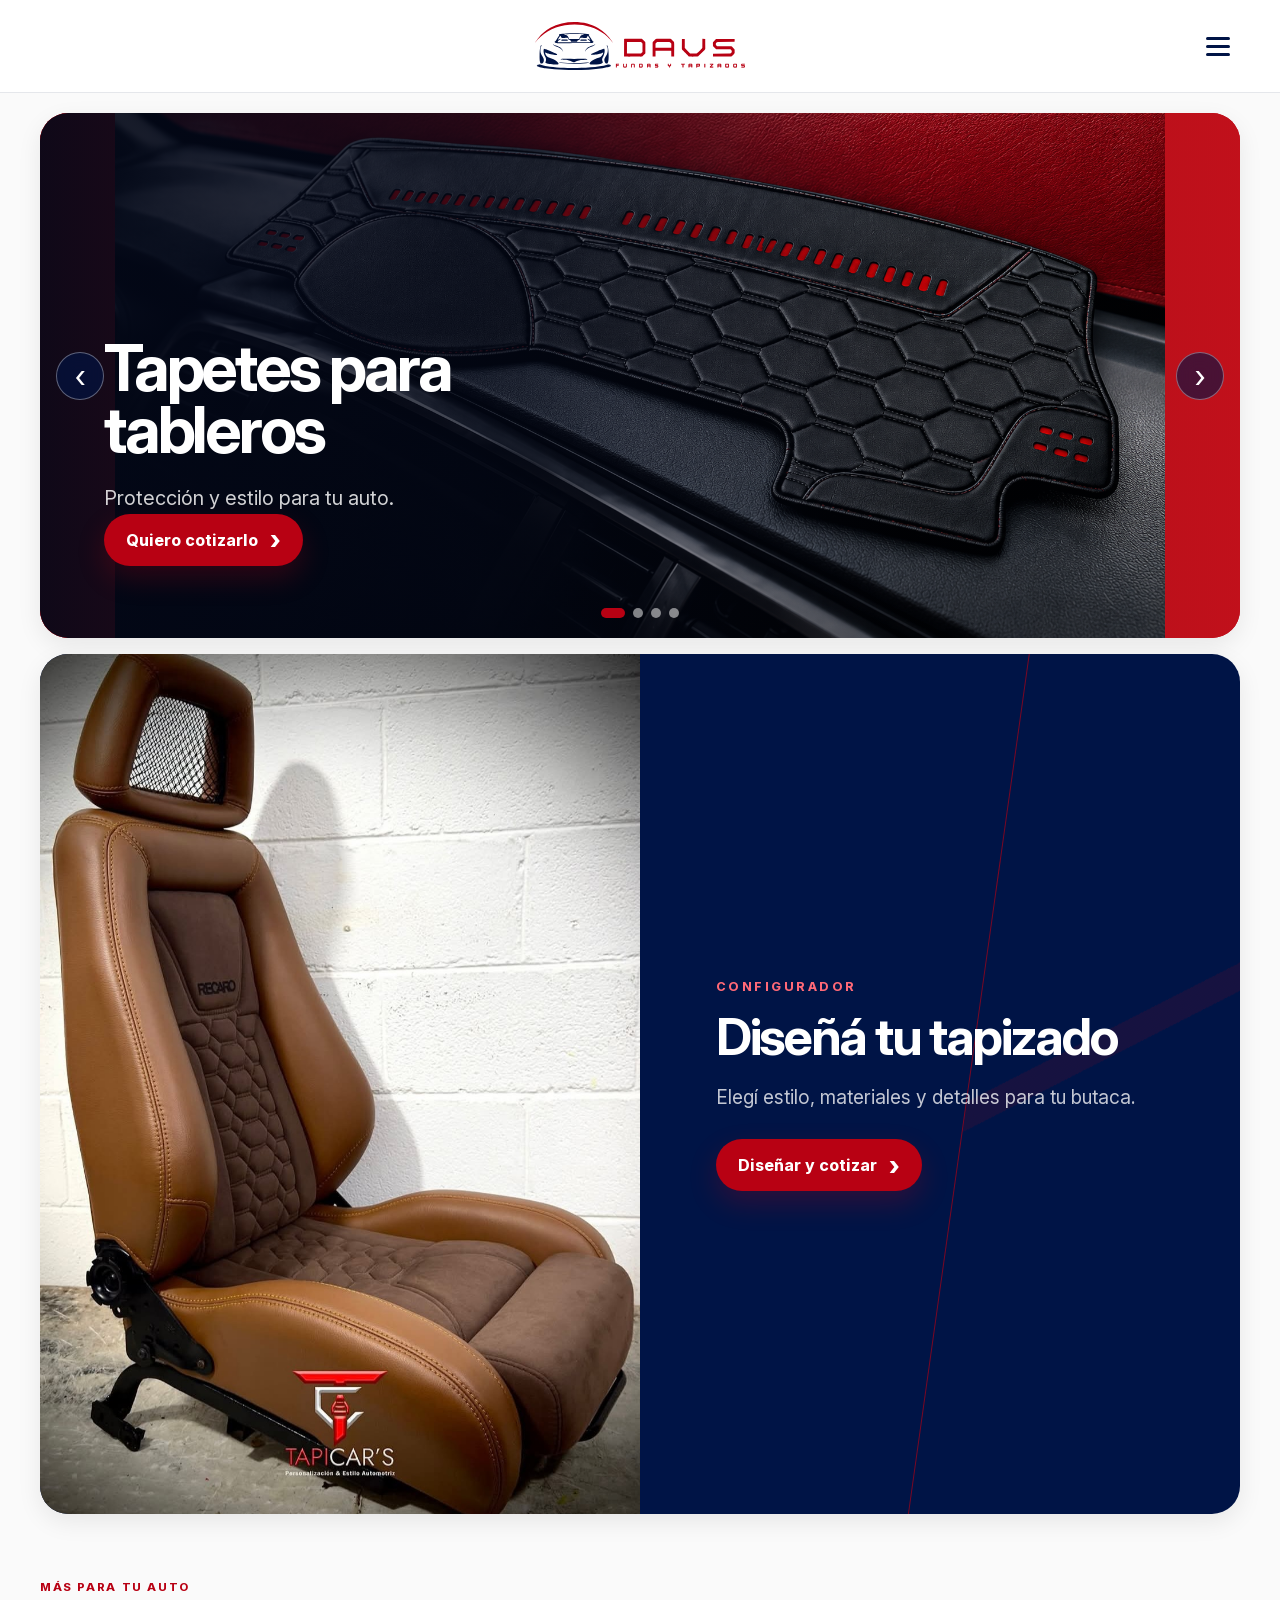
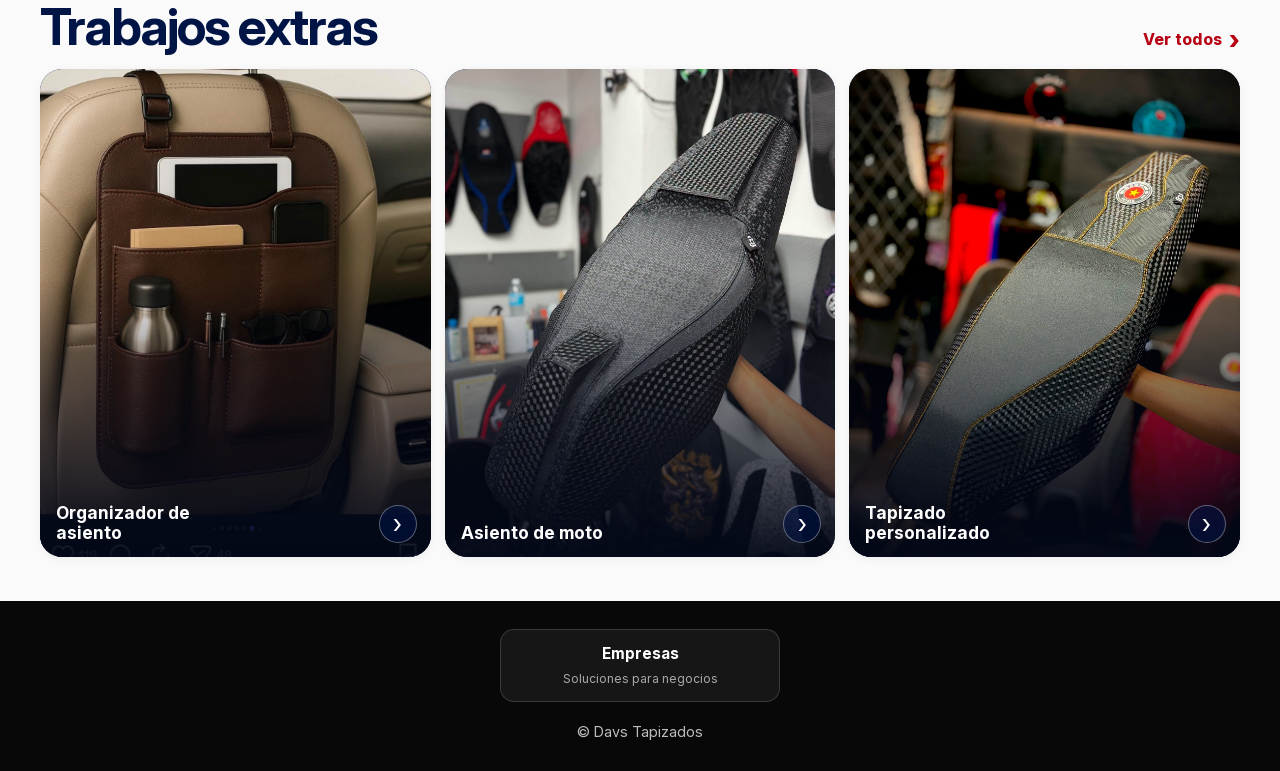
==== clientes/index.html @ d28861a9 "feat: mejorar experiencia B2B y beneficios responsive" ====
<!doctype html>
<html lang="es">
  <head>
    <meta charset="utf-8" />

    <meta
      name="viewport"
      content="width=device-width, initial-scale=1, viewport-fit=cover"
    />

    <title>Diseñá tus fundas | Davs Tapizados</title>

    <meta
      name="description"
      content="Diseñá una idea para el interior de tu auto, elegí materiales, colores y detalles, y solicitá tu presupuesto a Davs Tapizados."
    />

    <!-- Estilos compartidos de Davs -->
    <link rel="stylesheet" href="../styles/tokens.css" />
    <link rel="stylesheet" href="../styles/base.css" />
    <link rel="stylesheet" href="../styles/layout.css" />
    <link rel="stylesheet" href="../styles/components.css" />

    <!-- Estilos exclusivos de /clientes/ -->
    <link rel="stylesheet" href="../styles/clientes/clientes.css" />
    <link rel="stylesheet" href="../styles/clientes/configurator.css" />

    <!-- JavaScript exclusivo del configurador -->
    <script src="../assets/js/clientes-configurator.js" defer></script>
    <script src="../assets/js/clientes-showcase.js" defer></script>
  </head>

  <body class="clientes-page">
    <a class="skip-link" href="#contenido-principal">
      Ir al contenido principal
    </a>

    <!-- ==================================================
         HEADER B2C
    =================================================== -->
    <header class="clientes-header">
      <div class="clientes-showroom__header">
        <span
          class="clientes-showroom__header-balance"
          aria-hidden="true"
        ></span>

        <a
          class="clientes-showroom__logo"
          href="../"
          aria-label="Davs Tapizados - Ir al inicio"
        >
          <img
            src="../assets/logos/logo-davs-horizontal.svg"
            alt="Davs Tapizados"
          />
        </a>

        <button
          class="clientes-showroom__menu-button"
          type="button"
          aria-label="Abrir menú"
          aria-expanded="false"
          aria-controls="clientes-menu"
          data-showroom-menu-button
        >
          <span></span>
          <span></span>
          <span></span>
        </button>

        <nav
          class="clientes-showroom__menu"
          id="clientes-menu"
          aria-label="Navegación de clientes"
          data-showroom-menu
          hidden
        >
          <a class="clientes-showroom__menu-business" href="../">
            <strong>Empresas</strong>
            <span>Soluciones para negocios</span>
          </a>
          <a href="#protectores-tablero">Tapetes para tableros</a>
          <a href="#disena-tu-tapizado">Diseñá tu tapizado</a>
          <a href="#otros-trabajos">Trabajos extras</a>
        </nav>
      </div>
    </header>

    <main id="contenido-principal">
      <!-- ==================================================
           HERO
      =================================================== -->
      <section
        class="clientes-hero"
        aria-label="Productos y configurador de Davs Tapizados"
      >
        <!-- Tapetes para tableros -->
        <section
          class="clientes-dashboard"
          id="protectores-tablero"
          aria-labelledby="clientes-hero-title"
          aria-roledescription="carrusel"
          data-dashboard-carousel
        >
          <div class="clientes-dashboard__viewport">
            <div class="clientes-dashboard__track" data-dashboard-track>
              <figure
                class="clientes-dashboard__item is-active"
                role="group"
                aria-roledescription="diapositiva"
                aria-label="1 de 4"
                aria-hidden="false"
                data-dashboard-slide
              >
                <img
                  src="../assets/clientes/protectores/tapete-portada.png"
                  alt="Tapete negro personalizado para tablero con detalles rojos"
                />
              </figure>

              <figure
                class="clientes-dashboard__item"
                role="group"
                aria-roledescription="diapositiva"
                aria-label="2 de 4"
                aria-hidden="true"
                data-dashboard-slide
              >
                <img
                  src="../assets/clientes/protectores/protector-gol.jpg"
                  alt="Tapete personalizado para tablero de Volkswagen Gol"
                />
              </figure>

              <figure
                class="clientes-dashboard__item"
                role="group"
                aria-roledescription="diapositiva"
                aria-label="3 de 4"
                aria-hidden="true"
                data-dashboard-slide
              >
                <img
                  src="../assets/clientes/protectores/protector-bmw.jpg"
                  alt="Tapete personalizado para tablero de BMW"
                />
              </figure>

              <figure
                class="clientes-dashboard__item"
                role="group"
                aria-roledescription="diapositiva"
                aria-label="4 de 4"
                aria-hidden="true"
                data-dashboard-slide
              >
                <img
                  src="../assets/clientes/protectores/protector-montero.jpg"
                  alt="Tapete personalizado para tablero de Mitsubishi Montero"
                />
              </figure>
            </div>

            <div class="clientes-dashboard__overlay">
              <h1 id="clientes-hero-title">Tapetes para tableros</h1>

              <p class="clientes-dashboard__description">
                Protección y estilo para tu auto.
              </p>

              <a
                class="clientes-showroom__button clientes-showroom__button--primary"
                href="https://wa.me/5491132016031?text=Hola%2C%20quiero%20cotizar%20un%20tapete%20para%20tablero%20para%20mi%20auto."
                target="_blank"
                rel="noopener noreferrer"
              >
                Quiero cotizarlo
                <span aria-hidden="true">›</span>
              </a>
            </div>

            <button
              class="clientes-dashboard__arrow clientes-dashboard__arrow--previous"
              type="button"
              aria-label="Ver tapete anterior"
              data-dashboard-previous
            >
              ‹
            </button>

            <button
              class="clientes-dashboard__arrow clientes-dashboard__arrow--next"
              type="button"
              aria-label="Ver siguiente tapete"
              data-dashboard-next
            >
              ›
            </button>

            <div
              class="clientes-dashboard__dots"
              role="group"
              aria-label="Elegir tapete"
            >
              <button
                class="is-active"
                type="button"
                aria-label="Mostrar tapete 1"
                aria-current="true"
                data-dashboard-dot="0"
              ></button>

              <button
                type="button"
                aria-label="Mostrar tapete 2"
                aria-current="false"
                data-dashboard-dot="1"
              ></button>

              <button
                type="button"
                aria-label="Mostrar tapete 3"
                aria-current="false"
                data-dashboard-dot="2"
              ></button>

              <button
                type="button"
                aria-label="Mostrar tapete 4"
                aria-current="false"
                data-dashboard-dot="3"
              ></button>
            </div>
          </div>
        </section>

        <!-- Acceso al configurador existente -->
        <section
          class="clientes-design-access"
          id="disena-tu-tapizado"
          aria-labelledby="clientes-design-access-title"
        >
          <div class="clientes-design-access__media">
            <img
              src="../assets/clientes/configurador/butaca-portada.jpg"
              alt="Butaca personalizada en tonos marrones"
            />
          </div>

          <div class="clientes-design-access__content">
            <p class="clientes-design-access__eyebrow">Configurador</p>

            <h2 id="clientes-design-access-title">Diseñá tu tapizado</h2>

            <p>Elegí estilo, materiales y detalles para tu butaca.</p>

            <button
              class="clientes-showroom__button clientes-showroom__button--primary"
              type="button"
              data-action="start-configurator"
            >
              Diseñar y cotizar
              <span aria-hidden="true">›</span>
            </button>
          </div>
        </section>
      </section>

      <!-- ==================================================
           AVISO PREVIO AL CONFIGURADOR
      =================================================== -->
      <div class="configurator-intro" data-configurator-intro hidden>
        <div
          class="configurator-intro__backdrop"
          data-action="close-configurator-intro"
          aria-hidden="true"
        ></div>

        <section
          class="configurator-intro__dialog"
          role="dialog"
          aria-modal="true"
          aria-labelledby="configurator-intro-title"
          aria-describedby="configurator-intro-description"
          data-configurator-intro-dialog
          tabindex="-1"
        >
          <button
            class="configurator-intro__close"
            type="button"
            data-action="close-configurator-intro"
            aria-label="Cerrar"
          >
            ×
          </button>

          <p class="configurator-intro__eyebrow">ANTES DE EMPEZAR</p>

          <h2 id="configurator-intro-title">Creá tu idea</h2>

          <div
            class="configurator-intro__copy"
            id="configurator-intro-description"
          >
            <p>
              Los materiales y el estilo que elijas pueden influir en el
              presupuesto.
            </p>

            <p>
              El diseño, el tamaño y el aspecto final son orientativos y se
              confirmarán antes de fabricar.
            </p>

            <p class="configurator-intro__reassurance">
              Podés diseñar tu butaca y solicitar un presupuesto
              <strong>sin compromiso de compra.</strong>
            </p>
          </div>

          <div class="configurator-intro__actions">
            <button
              class="button configurator-intro__secondary"
              type="button"
              data-action="close-configurator-intro"
            >
              Ahora no
            </button>

            <button
              class="button button--primary"
              type="button"
              data-action="confirm-configurator-intro"
            >
              Empezar a diseñar
            </button>
          </div>
        </section>
      </div>

      <!-- ==================================================
           CONFIGURADOR
           Oculto hasta pulsar "Empezar a diseñar"
      =================================================== -->
      <section
        class="configurator"
        id="configurador"
        aria-labelledby="configurator-title"
        hidden
      >
        <header class="configurator__header">
          <div>
            <h2 id="configurator-title">Creá tu idea</h2>
          </div>

          <button
            class="configurator__exit"
            type="button"
            data-action="exit-configurator"
            aria-haspopup="dialog"
            aria-controls="exit-confirm"
            aria-expanded="false"
          >
            Salir
          </button>
        </header>

        <div class="configurator__workspace">
          <!-- ==============================================
               VISUAL FIJO DE LA BUTACA
          =============================================== -->
          <div
            class="configurator__visual"
            aria-label="Vista orientativa de la butaca configurada"
          >
            <div
              class="seat-preview"
              aria-label="Vista previa de la Butaca Maestra Davs"
            >
              <div class="seat-render" data-seat-render>
                <!-- BASE -->
                <div class="seat-layer seat-layer--base" data-seat-layer="base">
                  <img
                    src="../assets/configurator/base/butaca-base.png"
                    alt=""
                    class="seat-layer__image"
                  />
                </div>

                <!-- MATERIAL GLOBAL -->
                <div
                  class="seat-layer seat-layer--material"
                  data-seat-layer="material"
                ></div>

                <!-- COLOR PRINCIPAL / EXTERIOR -->
                <div
                  class="seat-layer seat-layer--principal"
                  data-seat-layer="principal"
                ></div>

                <!-- COLOR LATERAL / FRANJAS -->
                <div
                  class="seat-layer seat-layer--lateral"
                  data-seat-layer="lateral"
                ></div>

                <!-- CENTRO -->
                <div
                  class="seat-layer seat-layer--center"
                  data-seat-layer="center-back"
                ></div>
                <div
                  class="seat-layer seat-layer--center"
                  data-seat-layer="center-seat"
                ></div>

                <!-- PATRONES -->
                <div
                  class="seat-layer seat-layer--pattern"
                  data-seat-layer="pattern-back"
                ></div>
                <div
                  class="seat-layer seat-layer--pattern"
                  data-seat-layer="pattern-seat"
                ></div>

                <!-- DETALLES -->
                <div
                  class="seat-layer seat-layer--stitching"
                  data-seat-layer="stitching"
                ></div>
                <div
                  class="seat-layer seat-layer--piping"
                  data-seat-layer="piping"
                ></div>
                <div
                  class="seat-layer seat-layer--embroidery"
                  data-seat-layer="embroidery-back"
                ></div>
                <div
                  class="seat-layer seat-layer--embroidery"
                  data-seat-layer="embroidery-headrest"
                ></div>
              </div>
              <button
                class="seat-preview__zoom"
                type="button"
                data-action="open-seat-zoom"
                aria-label="Ampliar vista de la butaca"
                aria-haspopup="dialog"
                aria-controls="seat-zoom"
                aria-expanded="false"
              >
                <svg viewBox="0 0 24 24" aria-hidden="true" focusable="false">
                  <path
                    d="m21 21-4.35-4.35M19 11a8 8 0 1 1-16 0 8 8 0 0 1 16 0Zm-11 0h6m-3-3v6"
                  ></path>
                </svg>
              </button>
            </div>
          </div>

          <!-- ==============================================
               PANEL VARIABLE
          =============================================== -->
          <div class="configurator__controls">
            <div
              class="configurator-progress"
              data-configurator-progressbar
              role="progressbar"
              aria-label="Progreso del configurador"
              aria-valuemin="1"
              aria-valuemax="7"
              aria-valuenow="1"
              aria-valuetext="Estilo, paso 1 de 7"
            >
              <span
                class="configurator-progress__segment is-reached"
                aria-hidden="true"
              ></span>
              <span
                class="configurator-progress__segment"
                aria-hidden="true"
              ></span>
              <span
                class="configurator-progress__segment"
                aria-hidden="true"
              ></span>
              <span
                class="configurator-progress__segment"
                aria-hidden="true"
              ></span>
              <span
                class="configurator-progress__segment"
                aria-hidden="true"
              ></span>
              <span
                class="configurator-progress__segment"
                aria-hidden="true"
              ></span>
              <span
                class="configurator-progress__segment"
                aria-hidden="true"
              ></span>
            </div>
            <!-- PASO 1: ESTILO -->
            <section
              class="configurator-step is-active"
              data-step="style"
              aria-labelledby="step-style-title"
            >
              <p class="configurator-step__counter">ESTILO 1 DE 7</p>
              <h3 id="step-style-title">Elegí tu estilo</h3>

              <div class="configurator-options">
                <button
                  type="button"
                  class="configurator-option"
                  data-style="sobrio"
                  aria-pressed="false"
                >
                  <strong>Sobrio</strong>
                  <span>Diseño limpio y discreto.</span>
                </button>

                <button
                  type="button"
                  class="configurator-option"
                  data-style="deportivo"
                  aria-pressed="false"
                >
                  <strong>Deportivo</strong>
                  <span>Más contraste y carácter.</span>
                </button>

                <button
                  type="button"
                  class="configurator-option"
                  data-style="premium"
                  aria-pressed="false"
                >
                  <strong>Premium</strong>
                  <span>Más detalle visual y terminaciones elaboradas.</span>
                </button>
              </div>

              <button
                class="configurator-start-empty"
                type="button"
                data-style="personalizado"
              >
                Empezar desde cero
              </button>
            </section>

            <!-- PASO 2: MATERIAL -->
            <section
              class="configurator-step"
              data-step="material"
              aria-labelledby="step-material-title"
              hidden
            >
              <p class="configurator-step__counter">MATERIAL 2 DE 7</p>
              <h3 id="step-material-title">Elegí el material</h3>

              <div class="configurator-options">
                <button
                  type="button"
                  class="configurator-option"
                  data-material="sintetico"
                  aria-pressed="false"
                >
                  <strong>Cuero sintético</strong>
                  <span>Alternativa más accesible.</span>
                </button>

                <button
                  type="button"
                  class="configurator-option"
                  data-material="genuino"
                  aria-pressed="false"
                >
                  <strong>Cuero genuino</strong>
                  <span>Material natural de mayor valor.</span>
                </button>
              </div>
            </section>

            <!-- PASO 3: COLORES -->
            <section
              class="configurator-step"
              data-step="colors"
              aria-labelledby="step-colors-title"
              hidden
            >
              <p class="configurator-step__counter">COLORES 3 DE 7</p>
              <h3 id="step-colors-title">Elegí tu combinación</h3>

              <p>Vas a ver cómo cambia la butaca mientras elegís.</p>

              <div class="color-group">
                <h4>Color principal</h4>

                <div
                  class="swatch-grid"
                  role="group"
                  aria-label="Color principal"
                >
                  <button
                    type="button"
                    class="color-swatch"
                    data-color-group="principal"
                    data-color="negro"
                    aria-pressed="false"
                  >
                    <span
                      class="color-swatch__sample color-swatch__sample--black"
                    ></span>
                    <span>Negro</span>
                  </button>

                  <button
                    type="button"
                    class="color-swatch"
                    data-color-group="principal"
                    data-color="gris"
                    aria-pressed="false"
                  >
                    <span
                      class="color-swatch__sample color-swatch__sample--gray"
                    ></span>
                    <span>Gris</span>
                  </button>

                  <button
                    type="button"
                    class="color-swatch"
                    data-color-group="principal"
                    data-color="marron"
                    aria-pressed="false"
                  >
                    <span
                      class="color-swatch__sample color-swatch__sample--brown"
                    ></span>
                    <span>Marrón</span>
                  </button>
                </div>
              </div>
              <div class="color-group">
                <h4>Color lateral</h4>

                <div
                  class="swatch-grid"
                  role="group"
                  aria-label="Color lateral"
                >
                  <button
                    type="button"
                    class="color-swatch"
                    data-color-group="lateral"
                    data-color="negro"
                    aria-pressed="false"
                  >
                    <span
                      class="color-swatch__sample color-swatch__sample--black"
                    ></span>
                    <span>Negro</span>
                  </button>

                  <button
                    type="button"
                    class="color-swatch"
                    data-color-group="lateral"
                    data-color="rojo"
                    aria-pressed="false"
                  >
                    <span
                      class="color-swatch__sample color-swatch__sample--red"
                    ></span>
                    <span>Rojo</span>
                  </button>

                  <button
                    type="button"
                    class="color-swatch"
                    data-color-group="lateral"
                    data-color="gris"
                    aria-pressed="false"
                  >
                    <span
                      class="color-swatch__sample color-swatch__sample--gray"
                    ></span>
                    <span>Gris</span>
                  </button>
                </div>
              </div>

              <div class="color-group">
                <h4>Color del centro</h4>

                <div
                  class="swatch-grid"
                  role="group"
                  aria-label="Color del centro"
                >
                  <button
                    type="button"
                    class="color-swatch"
                    data-color-group="centro"
                    data-color="negro"
                    aria-pressed="false"
                  >
                    <span
                      class="color-swatch__sample color-swatch__sample--black"
                    ></span>
                    <span>Negro</span>
                  </button>

                  <button
                    type="button"
                    class="color-swatch"
                    data-color-group="centro"
                    data-color="rojo"
                    aria-pressed="false"
                  >
                    <span
                      class="color-swatch__sample color-swatch__sample--red"
                    ></span>
                    <span>Rojo</span>
                  </button>

                  <button
                    type="button"
                    class="color-swatch"
                    data-color-group="centro"
                    data-color="gris"
                    aria-pressed="false"
                  >
                    <span
                      class="color-swatch__sample color-swatch__sample--gray"
                    ></span>
                    <span>Gris</span>
                  </button>
                </div>
              </div>

              <div class="color-group">
                <h4>Costura</h4>

                <div
                  class="swatch-grid"
                  role="group"
                  aria-label="Color de costura"
                >
                  <button
                    type="button"
                    class="color-swatch"
                    data-color-group="costura"
                    data-color="negra"
                    aria-pressed="false"
                  >
                    <span
                      class="color-swatch__sample color-swatch__sample--black"
                    ></span>
                    <span>Negra</span>
                  </button>

                  <button
                    type="button"
                    class="color-swatch"
                    data-color-group="costura"
                    data-color="roja"
                    aria-pressed="false"
                  >
                    <span
                      class="color-swatch__sample color-swatch__sample--red"
                    ></span>
                    <span>Roja</span>
                  </button>

                  <button
                    type="button"
                    class="color-swatch"
                    data-color-group="costura"
                    data-color="clara"
                    aria-pressed="false"
                  >
                    <span
                      class="color-swatch__sample color-swatch__sample--light"
                    ></span>
                    <span>Clara</span>
                  </button>
                </div>
              </div>
            </section>

            <!-- PASO 4: DETALLES -->
            <section
              class="configurator-step"
              data-step="details"
              aria-labelledby="step-details-title"
              hidden
            >
              <p class="configurator-step__counter">DETALLES 4 DE 7</p>
              <h3 id="step-details-title">Dale el toque final</h3>

              <p>
                Elegí el diseño del centro y agregá los detalles que quieras.
              </p>

              <div class="detail-group">
                <h4>Diseño del centro</h4>

                <div
                  class="detail-grid"
                  role="group"
                  aria-label="Diseño del centro"
                >
                  <button
                    type="button"
                    class="detail-option"
                    data-design="liso"
                    aria-pressed="false"
                  >
                    <span
                      class="detail-option__sample detail-option__sample--plain"
                    ></span>
                    <span>Liso</span>
                  </button>

                  <button
                    type="button"
                    class="detail-option"
                    data-design="rombos"
                    aria-pressed="false"
                  >
                    <span
                      class="detail-option__sample detail-option__sample--diamonds"
                    ></span>
                    <span>Rombos</span>
                  </button>

                  <button
                    type="button"
                    class="detail-option"
                    data-design="canelones"
                    aria-pressed="false"
                  >
                    <span
                      class="detail-option__sample detail-option__sample--channels"
                    ></span>
                    <span>Canelones</span>
                  </button>
                </div>
              </div>

              <div class="detail-group">
                <h4>Detalles opcionales</h4>

                <div
                  class="detail-grid detail-grid--optional"
                  role="group"
                  aria-label="Detalles opcionales"
                >
                  <button
                    type="button"
                    class="detail-option"
                    data-extra="bordado"
                    aria-pressed="false"
                  >
                    <strong>Bordado</strong>
                    <span>Podés definirlo con Davs antes de fabricar.</span>
                  </button>

                  <button
                    type="button"
                    class="detail-option"
                    data-extra="vivos"
                    aria-pressed="false"
                  >
                    <strong>Vivos</strong>
                    <span>Detalle aplicado sobre las uniones de la funda.</span>
                  </button>
                </div>
              </div>

              <p class="detail-note" data-bordado-note hidden>
                El diseño, tamaño y ubicación del bordado se confirman antes de
                fabricar.
              </p>
            </section>

            <section
              class="configurator-step"
              data-step="vehicle"
              aria-labelledby="step-vehicle-title"
              hidden
            >
              <p class="configurator-step__counter">TU AUTO 5 DE 7</p>

              <h3 id="step-vehicle-title">Contanos qué auto tenés</h3>

              <p>
                Necesitamos algunos datos para evaluar correctamente el trabajo.
              </p>

              <div class="vehicle-form">
                <div class="vehicle-field">
                  <label for="vehicle-brand"> Marca </label>

                  <input
                    id="vehicle-brand"
                    name="marca"
                    type="text"
                    autocomplete="off"
                    enterkeyhint="next"
                    maxlength="40"
                    placeholder="Ej.: Fiat"
                    data-vehicle="marca"
                  />
                </div>

                <div class="vehicle-field">
                  <label for="vehicle-model"> Modelo </label>

                  <input
                    id="vehicle-model"
                    name="modelo"
                    type="text"
                    autocomplete="off"
                    enterkeyhint="next"
                    maxlength="40"
                    placeholder="Ej.: Cronos"
                    data-vehicle="modelo"
                  />
                </div>

                <div class="vehicle-field">
                  <label for="vehicle-year"> Año </label>

                  <input
                    id="vehicle-year"
                    name="anio"
                    type="number"
                    inputmode="numeric"
                    enterkeyhint="next"
                    min="1980"
                    max="2030"
                    placeholder="Ej.: 2023"
                    data-vehicle="anio"
                  />
                </div>

                <div class="vehicle-field">
                  <label for="vehicle-version">
                    Versión
                    <span>Opcional</span>
                  </label>

                  <input
                    id="vehicle-version"
                    name="version"
                    type="text"
                    autocomplete="off"
                    enterkeyhint="done"
                    maxlength="60"
                    placeholder="Ej.: Drive"
                    data-vehicle="version"
                  />
                </div>
              </div>

              <p class="vehicle-note">
                Si no conocés la versión, podés continuar igualmente.
              </p>
            </section>

            <section
              class="configurator-step"
              data-step="photos"
              aria-labelledby="step-photos-title"
              hidden
            >
              <p class="configurator-step__counter">FOTOS 6 DE 7</p>

              <h3 id="step-photos-title">Prepará estas fotos</h3>

              <p>
                Nos ayudan a entender la configuración y el estado actual de tu
                vehículo.
              </p>

              <div class="photos-grid">
                <article class="photo-guide">
                  <strong>Butacas delanteras</strong>
                  <span>Que se vean completas.</span>
                </article>

                <article class="photo-guide">
                  <strong>Asiento trasero</strong>
                  <span>Que se vean asiento, respaldo y apoyacabezas.</span>
                </article>

                <article class="photo-guide">
                  <strong>Detalles particulares</strong>
                  <span
                    >Costuras, divisiones u otros elementos especiales de los
                    asientos.</span
                  >
                </article>
              </div>

              <p class="photos-note">
                No tenés que subir las fotos acá. Las vas a adjuntar cuando se
                abra WhatsApp.
              </p>
            </section>

            <section
              class="configurator-step"
              data-step="summary"
              aria-labelledby="step-summary-title"
              hidden
            >
              <p class="configurator-step__counter">TU IDEA 7 DE 7</p>

              <h3 id="step-summary-title">Así queda tu idea</h3>

              <p>Revisá que esté todo como querés antes de enviárnoslo.</p>

              <div class="summary-content">
                <section class="summary-card">
                  <div class="summary-card__header">
                    <h4>Diseño</h4>
                  </div>

                  <p data-summary-design>—</p>

                  <div class="summary-edit-group" aria-label="Editar diseño">
                    <button
                      type="button"
                      class="summary-edit"
                      data-edit-step="style"
                    >
                      Estilo
                    </button>

                    <button
                      type="button"
                      class="summary-edit"
                      data-edit-step="material"
                    >
                      Material
                    </button>

                    <button
                      type="button"
                      class="summary-edit"
                      data-edit-step="colors"
                    >
                      Colores
                    </button>

                    <button
                      type="button"
                      class="summary-edit"
                      data-edit-step="details"
                    >
                      Detalles
                    </button>
                  </div>
                </section>

                <section class="summary-card">
                  <div class="summary-card__header">
                    <h4>Tu auto</h4>

                    <button
                      type="button"
                      class="summary-edit"
                      data-edit-step="vehicle"
                    >
                      Editar
                    </button>
                  </div>

                  <p data-summary-vehicle>—</p>
                </section>

                <section class="summary-card">
                  <h4>Fotos a adjuntar</h4>

                  <p>
                    Butacas delanteras, asiento trasero y detalles particulares.
                  </p>
                </section>
              </div>

              <p class="summary-disclaimer">
                La representación es orientativa. Los materiales, tonos,
                terminaciones y compatibilidad final se confirman antes de
                fabricar.
              </p>
            </section>

            <!-- NAVEGACIÓN DEL CONFIGURADOR -->
            <div class="configurator__navigation">
              <button
                type="button"
                class="button button--secondary"
                data-action="previous-step"
                disabled
              >
                Atrás
              </button>

              <button
                type="button"
                class="button button--primary"
                data-action="next-step"
                disabled
              >
                Continuar
              </button>

              <button
                type="button"
                class="button button--primary"
                data-action="send-whatsapp"
                hidden
              >
                Enviar mi idea por WhatsApp
              </button>
            </div>
          </div>
        </div>
      </section>
      <div class="seat-zoom" id="seat-zoom" data-seat-zoom hidden>
        <div
          class="seat-zoom__backdrop"
          data-action="close-seat-zoom"
          aria-hidden="true"
        ></div>

        <section
          class="seat-zoom__dialog"
          role="dialog"
          aria-modal="true"
          aria-label="Vista ampliada de la butaca configurada"
          data-seat-zoom-dialog
          tabindex="-1"
        >
          <button
            class="seat-zoom__close"
            type="button"
            data-action="close-seat-zoom"
            aria-label="Cerrar vista ampliada"
          >
            ×
          </button>

          <div
            class="seat-zoom__stage"
            data-seat-zoom-mount
            aria-hidden="true"
          ></div>
        </section>
      </div>

      <div class="exit-confirm" id="exit-confirm" data-exit-confirm hidden>
        <div
          class="exit-confirm__backdrop"
          data-action="cancel-exit"
          aria-hidden="true"
        ></div>

        <section
          class="exit-confirm__dialog"
          role="alertdialog"
          aria-modal="true"
          aria-labelledby="exit-confirm-title"
          aria-describedby="exit-confirm-description"
          data-exit-confirm-dialog
          tabindex="-1"
        >
          <p class="exit-confirm__eyebrow">TU DISEÑO</p>

          <h2 id="exit-confirm-title">¿Querés salir?</h2>

          <p id="exit-confirm-description">
            Si salís ahora, se perderán todas las elecciones y los datos de tu
            diseño.
          </p>

          <div class="exit-confirm__actions">
            <button
              class="button button--primary"
              type="button"
              data-action="cancel-exit"
              data-exit-confirm-initial-focus
            >
              Seguir diseñando
            </button>

            <button
              class="button exit-confirm__danger"
              type="button"
              data-action="confirm-exit"
            >
              Salir y borrar diseño
            </button>
          </div>
        </section>
      </div>

      <!-- ==================================================
           OTROS TRABAJOS
      =================================================== -->
      <section
        class="other-services"
        id="otros-trabajos"
        aria-labelledby="other-services-title"
      >
        <div class="clientes-extras">
          <header class="clientes-extras__header">
            <div>
              <p class="clientes-extras__eyebrow">Más para tu auto</p>

              <h2 id="other-services-title">Trabajos extras</h2>
            </div>

            <a
              class="clientes-extras__view-all"
              href="https://wa.me/5491132016031?text=Hola%2C%20quiero%20consultar%20por%20otro%20trabajo%20de%20tapicer%C3%ADa."
              target="_blank"
              rel="noopener noreferrer"
            >
              Ver todos
              <span aria-hidden="true">›</span>
            </a>
          </header>

          <div
            class="clientes-extras__scroller"
            role="list"
            aria-label="Trabajos adicionales"
          >
            <a
              class="clientes-extras__item"
              href="https://wa.me/5491132016031?text=Hola%2C%20quiero%20cotizar%20un%20organizador%20de%20asiento."
              target="_blank"
              rel="noopener noreferrer"
              role="listitem"
            >
              <img
                class="clientes-extras__media clientes-extras__media--organizer"
                src="../assets/clientes/trabajos/organizador-asiento.jpg"
                alt="Organizador personalizado para el respaldo del asiento"
              />

              <span class="clientes-extras__caption">
                <strong>Organizador de asiento</strong>
                <span class="clientes-extras__arrow" aria-hidden="true">›</span>
              </span>
            </a>

            <a
              class="clientes-extras__item"
              href="https://wa.me/5491132016031?text=Hola%2C%20quiero%20cotizar%20el%20tapizado%20de%20un%20asiento%20de%20moto."
              target="_blank"
              rel="noopener noreferrer"
              role="listitem"
            >
              <img
                class="clientes-extras__media"
                src="../assets/clientes/trabajos/asiento-moto.jpg"
                alt="Asiento de moto tapizado en negro"
              />

              <span class="clientes-extras__caption">
                <strong>Asiento de moto</strong>
                <span class="clientes-extras__arrow" aria-hidden="true">›</span>
              </span>
            </a>

            <a
              class="clientes-extras__item"
              href="https://wa.me/5491132016031?text=Hola%2C%20quiero%20cotizar%20un%20tapizado%20personalizado."
              target="_blank"
              rel="noopener noreferrer"
              role="listitem"
            >
              <img
                class="clientes-extras__media"
                src="../assets/clientes/trabajos/tapizado-personalizado.jpg"
                alt="Trabajo de tapizado personalizado con diferentes texturas"
              />

              <span class="clientes-extras__caption">
                <strong>Tapizado personalizado</strong>
                <span class="clientes-extras__arrow" aria-hidden="true">›</span>
              </span>
            </a>
          </div>
        </div>
      </section>
    </main>

    <!-- ==================================================
         FOOTER
    =================================================== -->
    <footer class="clientes-footer">
      <a class="clientes-footer__business" href="../">
        <strong>Empresas</strong>
        <span>Soluciones para negocios</span>
      </a>

      <p>© Davs Tapizados</p>
    </footer>
  </body>
</html>
---- styles/tokens.css ----
/* ===========================
   DAVS Design Tokens v1.0
=========================== */

:root {
  /* Tipografía */
  --font-family-base: "Inter", sans-serif;

  /* Marca */
  --color-brand-red: #b80113;
  --color-brand-blue: #001446;

  /* Superficies */
  --color-bg: #fafafa;
  --color-surface: #ffffff;

  /* Texto */
  --color-text: #1f2937;
  --color-text-muted: #6b7280;

  /* Bordes */
  --color-border: #e5e7eb;

  /* Layout */
  --container-width: 1200px;

  /* Radios */
  --radius-sm: 6px;
  --radius-md: 10px;
  --radius-lg: 16px;

  /* Espaciado */
  --space-1: 4px;
  --space-2: 8px;
  --space-3: 16px;
  --space-4: 24px;
  --space-5: 32px;
  --space-6: 48px;

  /* Sombras */
  --shadow-sm: 0 2px 8px rgba(0, 0, 0, 0.06);
  --shadow-md: 0 8px 24px rgba(0, 0, 0, 0.08);

  /* Transiciones */
  --transition: 160ms ease;

  /* Alias semánticos */
  --color-primary: var(--color-brand-red);
  --color-primary-contrast: #ffffff;
  --color-text-primary: var(--color-text);
  --color-text-secondary: var(--color-text-muted);
  --color-background: var(--color-bg);
  --shadow-lg: var(--shadow-md);
}
---- styles/base.css ----
@font-face {
  font-family: "Inter";
  src: url("../assets/fonts/InterVariable.woff2") format("woff2");
  font-weight: 100 900;
  font-style: normal;
  font-display: swap;
}

*,
*::before,
*::after {
  box-sizing: border-box;
}

html {
  scroll-behavior: smooth;
}

body {
  margin: 0;
  background: var(--color-background);
  color: var(--color-text);
  font-family: var(--font-family-base);
  line-height: 1.6;
}

a {
  color: inherit;
  text-decoration: none;
}

img {
  max-width: 100%;
}

.skip-link {
  position: fixed;
  top: 0;
  left: 1rem;
  z-index: 1000;
  padding: 0.75rem 1rem;
  background: var(--color-primary);
  color: var(--color-primary-contrast);
  font-weight: 700;
  text-decoration: none;
  transform: translateY(-120%);
  transition: transform 160ms ease;
}

.skip-link:focus {
  transform: translateY(1rem);
}
---- styles/layout.css ----
.container {
  width: min(100% - 2rem, var(--container-width));
  margin-inline: auto;
}

/* ========================================
   HEADER V2
======================================== */

.site-header {
  position: absolute;
  inset: 0 0 auto;
  z-index: 100;
  background: transparent;
  border-bottom: 0;
}

.site-header__content {
  display: flex;
  min-height: 72px;
  align-items: center;
  justify-content: space-between;
  gap: var(--space-3);
  padding-block: 0.75rem;
}

.brand {
  display: inline-flex;
  align-items: center;
  text-decoration: none;
}

.brand__logo {
  display: block;
  width: 210px;
  height: auto;
}

.site-header__actions {
  display: flex;
  align-items: center;
  gap: 0.75rem;
}

.site-header__whatsapp {
  display: inline-flex;
  min-height: 46px;
  align-items: center;
  justify-content: center;
  padding: 0.75rem 1.15rem;

  border: 1px solid var(--color-brand-red);
  border-radius: 12px;

  background: var(--color-brand-red);
  color: white;

  font-weight: 700;
  line-height: 1;
  text-decoration: none;

  box-shadow: 0 8px 22px rgb(184 1 19 / 0.16);

  transition:
    background-color var(--transition),
    box-shadow var(--transition),
    transform var(--transition);
}

.site-header__whatsapp:hover {
  background: color-mix(in srgb, var(--color-brand-red) 88%, black);

  box-shadow: 0 10px 26px rgb(184 1 19 / 0.22);
  transform: translateY(-1px);
}

.site-header__whatsapp:focus-visible {
  outline: 3px solid color-mix(in srgb, var(--color-brand-red) 30%, transparent);

  outline-offset: 4px;
}

.site-header__menu {
  display: inline-flex;
  width: 44px;
  height: 44px;
  flex-direction: column;
  align-items: center;
  justify-content: center;
  gap: 5px;

  padding: 0;
  border: 0;
  border-radius: 12px;

  background: rgb(255 255 255 / 0.14);
  color: var(--color-brand-blue);

  cursor: pointer;
  backdrop-filter: blur(8px);

  transition:
    background-color var(--transition),
    transform var(--transition);
}

.site-header__menu:hover {
  background: rgb(255 255 255 / 0.3);
}

.site-header__menu:focus-visible {
  outline: 3px solid rgb(0 20 70 / 0.18);
  outline-offset: 3px;
}

.site-header__menu span {
  display: block;
  width: 24px;
  height: 2.5px;
  border-radius: 999px;
  background: currentColor;
}

/* ========================================
   TABLET
======================================== */

@media (max-width: 900px) {
  .site-header__content {
    min-height: 68px;
  }

  .brand__logo {
    width: 185px;
  }
}

/* ========================================
   MÓVIL
======================================== */

.site-header__content {
  min-height: 64px;
  justify-content: space-between;
  padding-block: 0.6rem;
}

.brand {
  margin: 0;
  margin-right: auto;
}

.brand__logo {
  width: 145px;
  max-width: 145px;
  height: auto;
}

.site-header__actions {
  margin-left: auto;
}

.site-header__whatsapp {
  display: none;
}

/* ========================================
   MENÚ DESPLEGABLE B2B
======================================== */

.site-menu {
  position: absolute;
  top: 100%;
  right: 0;
  left: 0;
  z-index: 110;

  padding: 0 1rem;
}

.site-menu[hidden] {
  display: none;
}

.site-menu__panel {
  width: min(360px, 100%);
  margin-left: auto;
  padding: 10px;

  display: grid;
  gap: 4px;

  border: 1px solid rgb(0 20 70 / 0.1);
  border-radius: 18px;

  background: rgb(255 255 255 / 0.98);
  box-shadow:
    0 22px 55px rgb(0 20 70 / 0.18),
    0 5px 16px rgb(0 0 0 / 0.08);

  backdrop-filter: blur(16px);
}

.site-menu__panel > a {
  padding: 12px 14px;
  border-radius: 12px;

  color: var(--color-text);
  font-weight: 650;
  text-decoration: none;

  transition:
    background-color var(--transition),
    color var(--transition);
}

.site-menu__panel > a:hover {
  background: var(--color-bg);
  color: var(--color-brand-red);
}

.site-menu__client {
  margin-top: 6px;

  display: grid;
  gap: 4px;

  background: var(--color-brand-blue);
  color: #ffffff !important;
}

.site-menu__client:hover {
  background: color-mix(in srgb, var(--color-brand-blue) 90%, black) !important;

  color: #ffffff !important;
}

.site-menu__client strong {
  font-size: 0.98rem;
}

.site-menu__client span {
  color: rgb(255 255 255 / 0.72);
  font-size: 0.78rem;
  font-weight: 500;
}

/* Transformación del botón en una X */

.site-header.is-menu-open .site-header__menu span:nth-child(1) {
  transform: translateY(7.5px) rotate(45deg);
}

.site-header.is-menu-open .site-header__menu span:nth-child(2) {
  opacity: 0;
}

.site-header.is-menu-open .site-header__menu span:nth-child(3) {
  transform: translateY(-7.5px) rotate(-45deg);
}

.site-header__menu span {
  transition:
    transform 180ms ease,
    opacity 180ms ease;
}

@media (max-width: 640px) {
  .site-menu {
    padding: 0 12px;
  }

  .site-menu__panel {
    width: 100%;
    border-radius: 16px;
  }
}
---- styles/components.css ----
.button {
  display: inline-flex;
  min-height: 48px;
  align-items: center;
  justify-content: center;
  padding: 0.75rem 1.6rem;

  border: 1px solid transparent;
  border-radius: 999px;

  font-weight: 700;
  line-height: 1;
  text-decoration: none;

  transition:
    background-color var(--transition),
    color var(--transition),
    border-color var(--transition),
    transform var(--transition);
}

.button__icon {
  width: 1.2rem;
  height: 1.2rem;
  flex: 0 0 auto;
}

.button--primary .button__icon {
  filter: brightness(0) invert(1);
}

.button:hover {
  transform: translateY(-1px);
}

.button:focus-visible {
  outline: 3px solid color-mix(in srgb, var(--color-primary) 30%, transparent);
  outline-offset: 3px;
}

.button--primary {
  background: var(--color-primary);
  color: var(--color-primary-contrast);
}

.button--secondary {
  min-height: auto;
  padding: 0.35rem 0;

  border: 0;
  border-bottom: 1px solid currentColor;
  border-radius: 0;

  background: transparent;
  color: var(--color-primary);
}

.button--secondary:hover {
  background: transparent;
  transform: translateY(-1px);
}

.text-link {
  font-weight: 700;
  text-decoration: underline;
  text-underline-offset: 0.25rem;
}
---- styles/clientes/clientes.css ----
/* =========================================================
   DAVS TAPIZADOS — /clientes/
   Landing pública B2C
   ========================================================= */

.clientes-page {
  --clientes-bg: #ffffff;
  --clientes-surface: #f5f5f5;
  --clientes-text: #111111;
  --clientes-muted: #626262;
  --clientes-dark: #080808;
  --clientes-red: #d71920;
  --clientes-red-hover: #b9151b;
  --clientes-border: #dedede;
  --clientes-radius: 18px;
  --clientes-max-width: 1200px;

  margin: 0;
  background: var(--clientes-bg);
  color: var(--clientes-text);
}

/* ---------------------------------------------------------
   Accesibilidad
   --------------------------------------------------------- */

.clientes-page .skip-link {
  position: fixed;
  top: 12px;
  left: 12px;
  z-index: 1000;

  padding: 10px 14px;
  border-radius: 8px;

  background: #ffffff;
  color: #000000;

  transform: translateY(-180%);
  transition: transform 160ms ease;
}

.clientes-page .skip-link:focus {
  transform: translateY(0);
}

/* ---------------------------------------------------------
   Header
   --------------------------------------------------------- */

.clientes-header {
  position: relative;
  z-index: 40;

  background: var(--color-surface);
  color: var(--color-brand-blue);

  border-bottom: 1px solid var(--color-border);
}

.clientes-showroom__header {
  position: relative;

  width: min(100% - 32px, var(--container-width));
  min-height: 92px;
  margin-inline: auto;

  display: grid;
  grid-template-columns: 44px minmax(0, 1fr) 44px;
  align-items: center;
  gap: 16px;
}

.clientes-showroom__header-balance {
  width: 44px;
  height: 44px;
}

.clientes-showroom__logo {
  justify-self: center;

  display: inline-flex;
  align-items: center;
  justify-content: center;
}

.clientes-showroom__logo img {
  display: block;

  width: min(210px, 48vw);
  max-height: 68px;

  object-fit: contain;
}

.clientes-showroom__menu-button {
  justify-self: end;

  width: 44px;
  height: 44px;
  padding: 10px;

  display: flex;
  flex-direction: column;
  align-items: stretch;
  justify-content: center;
  gap: 5px;

  border: 0;
  border-radius: 50%;

  background: transparent;
  color: var(--color-brand-blue);

  cursor: pointer;
}

.clientes-showroom__menu-button:hover {
  background: var(--color-bg);
}

.clientes-showroom__menu-button span {
  display: block;

  width: 100%;
  height: 3px;

  border-radius: 999px;

  background: currentColor;
}

.clientes-showroom__menu {
  position: absolute;
  top: calc(100% - 6px);
  right: 0;
  z-index: 50;

  width: min(320px, calc(100vw - 32px));
  padding: 10px;

  display: grid;
  gap: 4px;

  border: 1px solid var(--color-border);
  border-radius: var(--radius-lg);

  background: var(--color-surface);
  box-shadow: var(--shadow-md);
}

.clientes-showroom__menu a {
  padding: 12px 14px;

  border-radius: var(--radius-md);

  color: var(--color-text);
  font-weight: 650;
  text-decoration: none;
}

.clientes-showroom__menu a:hover {
  background: var(--color-bg);
  color: var(--color-brand-red);
}

.clientes-showroom__menu-business {
  margin-top: 6px;

  display: grid;
  gap: 3px;

  background: var(--color-brand-blue);
  color: #ffffff !important;
}

.clientes-showroom__menu-business:hover {
  background: color-mix(in srgb, var(--color-brand-blue) 90%, black) !important;

  color: #ffffff !important;
}

.clientes-showroom__menu-business strong {
  font-size: 0.95rem;
}

.clientes-showroom__menu-business span {
  color: rgb(255 255 255 / 0.7);
  font-size: 0.75rem;
  font-weight: 500;
}

.clientes-page .clientes-showroom__logo:focus-visible,
.clientes-page .clientes-showroom__menu-button:focus-visible,
.clientes-page .clientes-showroom__menu a:focus-visible {
  outline: 3px solid var(--color-brand-red);
  outline-offset: 3px;
}

/* ---------------------------------------------------------
   Showroom principal
   --------------------------------------------------------- */

.clientes-hero {
  min-height: 0;
  padding: 20px 16px 40px;

  display: grid;
  gap: 16px;

  overflow: hidden;

  background: var(--color-bg);
  color: var(--color-text);
}

/* ---------------------------------------------------------
   Carrusel de protectores
   --------------------------------------------------------- */

.clientes-dashboard {
  width: min(100%, var(--container-width));
  margin-inline: auto;
}

.clientes-dashboard__viewport {
  position: relative;

  min-height: 480px;
  aspect-ratio: 16 / 7;

  overflow: hidden;

  border-radius: 28px;

  background: #b80113;
  box-shadow: var(--shadow-md);
}

.clientes-dashboard__viewport::after {
  content: "";

  position: absolute;
  inset: 0;
  z-index: 1;

  pointer-events: none;

  background: linear-gradient(
    90deg,
    rgba(3, 8, 24, 0.94) 0%,
    rgba(3, 8, 24, 0.72) 36%,
    rgba(3, 8, 24, 0.16) 72%,
    rgba(3, 8, 24, 0.08) 100%
  );
}

.clientes-dashboard__track {
  position: absolute;
  inset: 0;
}

.clientes-dashboard__item {
  position: absolute;
  inset: 0;

  margin: 0;

  opacity: 0;
  transform: translateX(3%);
  pointer-events: none;

  transition:
    opacity 700ms ease,
    transform 900ms ease;
}

.clientes-dashboard__item.is-active {
  opacity: 1;
  transform: translateX(0);
  pointer-events: auto;
}

.clientes-dashboard__item img {
  display: block;

  width: 100%;
  height: 100%;

  object-fit: contain;
  object-position: center;

  background: #d1111b;
}

.clientes-dashboard__overlay {
  position: absolute;
  left: clamp(24px, 5vw, 68px);
  bottom: clamp(34px, 6vw, 72px);
  z-index: 2;

  width: min(560px, calc(100% - 48px));

  color: #ffffff;
}

.clientes-dashboard__category {
  width: fit-content;
  margin: 0 0 18px;
  padding: 8px 14px;

  border: 1px solid var(--color-brand-red);
  border-radius: 999px;

  background: rgba(0, 20, 70, 0.72);

  font-size: 0.92rem;
  font-weight: 650;

  backdrop-filter: blur(10px);
}

.clientes-dashboard h1 {
  max-width: 680px;
  margin: 0;

  color: #ffffff;

  font-size: clamp(2.6rem, 5vw, 5rem);
  line-height: 0.98;
  letter-spacing: -0.05em;
}

.clientes-dashboard__description {
  margin: 20px 0 0;

  color: rgba(255, 255, 255, 0.82);

  font-size: clamp(1rem, 1.6vw, 1.25rem);
}

.clientes-dashboard__arrow {
  position: absolute;
  top: 50%;
  z-index: 3;

  width: 48px;
  height: 48px;

  display: grid;
  place-items: center;

  border: 1px solid rgba(255, 255, 255, 0.35);
  border-radius: 50%;

  background: rgba(0, 20, 70, 0.62);
  color: #ffffff;

  font: inherit;
  font-size: 2rem;
  line-height: 1;

  cursor: pointer;
  backdrop-filter: blur(10px);

  transform: translateY(-50%);
}

.clientes-dashboard__arrow:hover {
  background: rgba(0, 20, 70, 0.9);
}

.clientes-dashboard__arrow--previous {
  left: 16px;
}

.clientes-dashboard__arrow--next {
  right: 16px;
}

.clientes-dashboard__dots {
  position: absolute;
  left: 50%;
  bottom: 20px;
  z-index: 3;

  display: flex;
  align-items: center;
  gap: 8px;

  transform: translateX(-50%);
}

.clientes-dashboard__dots button {
  width: 10px;
  height: 10px;
  padding: 0;

  border: 0;
  border-radius: 50%;

  background: rgba(255, 255, 255, 0.5);

  cursor: pointer;
}

.clientes-dashboard__dots button.is-active {
  width: 24px;

  border-radius: 999px;

  background: var(--color-brand-red);
}

/* ---------------------------------------------------------
   Botones exclusivos de la portada
   --------------------------------------------------------- */

.clientes-showroom__button {
  min-height: 52px;
  width: fit-content;
  padding: 13px 22px;

  display: inline-flex;
  align-items: center;
  justify-content: center;
  gap: 12px;

  border: 0;
  border-radius: 999px;

  font: inherit;
  font-weight: 750;
  line-height: 1;

  text-decoration: none;
  cursor: pointer;

  transition:
    background-color var(--transition),
    transform var(--transition),
    box-shadow var(--transition);
}

.clientes-showroom__button span {
  font-size: 1.6rem;
  line-height: 0.7;
}

.clientes-showroom__button--primary {
  background: var(--color-brand-red);
  color: #ffffff;

  box-shadow: 0 12px 28px rgba(184, 1, 19, 0.24);
}

.clientes-showroom__button--primary:hover {
  background: #94000f;
  color: #ffffff;

  transform: translateY(-1px);
}

/* ---------------------------------------------------------
   Acceso al configurador
   --------------------------------------------------------- */

.clientes-design-access {
  position: relative;

  width: min(100%, var(--container-width));
  min-height: 410px;
  margin-inline: auto;

  display: grid;
  grid-template-columns: minmax(0, 1fr) minmax(0, 1fr);

  overflow: hidden;

  border-radius: 28px;

  background: var(--color-brand-blue);
  box-shadow: var(--shadow-md);
}

.clientes-design-access__media {
  min-width: 0;
  min-height: 410px;
  overflow: hidden;
}

.clientes-design-access__media img {
  display: block;

  width: 100%;
  height: 100%;

  object-fit: cover;
  object-position: center 42%;

  transform: scale(1.03);
}

.clientes-design-access__content {
  position: relative;
  z-index: 1;

  padding: clamp(34px, 6vw, 76px);

  display: flex;
  flex-direction: column;
  align-items: flex-start;
  justify-content: center;

  overflow: hidden;

  color: #ffffff;
}

.clientes-design-access__content::before {
  content: "";

  position: absolute;
  top: -20%;
  right: -12%;
  z-index: -1;

  width: 58%;
  height: 150%;

  border-left: 1px solid rgba(184, 1, 19, 0.65);

  background: linear-gradient(
    145deg,
    transparent 0 42%,
    rgba(184, 1, 19, 0.12) 42% 44%,
    transparent 44% 100%
  );

  transform: rotate(8deg);
}

.clientes-design-access__eyebrow {
  margin: 0 0 14px;

  color: #ff6977;

  font-size: 0.78rem;
  font-weight: 750;
  letter-spacing: 0.2em;
  text-transform: uppercase;
}

.clientes-design-access h2 {
  max-width: 520px;
  margin: 0;

  color: #ffffff;

  font-size: clamp(2.4rem, 4vw, 4.4rem);
  line-height: 0.98;
  letter-spacing: -0.045em;
}

.clientes-design-access__content > p:not(.clientes-design-access__eyebrow) {
  max-width: 500px;
  margin: 22px 0 28px;

  color: rgba(255, 255, 255, 0.76);

  font-size: clamp(1rem, 1.5vw, 1.2rem);
  line-height: 1.5;
}

.clientes-page .clientes-showroom__button:focus-visible,
.clientes-page .clientes-dashboard__arrow:focus-visible,
.clientes-page .clientes-dashboard__dots button:focus-visible {
  outline: 3px solid #ffffff;
  outline-offset: 4px;
}

/* ---------------------------------------------------------
   Botones B2C
   --------------------------------------------------------- */

.clientes-page .button {
  min-height: 52px;

  display: inline-flex;
  align-items: center;
  justify-content: center;

  padding: 14px 24px;

  border: 1px solid transparent;
  border-radius: 999px;

  font: inherit;
  font-weight: 750;
  line-height: 1;

  text-decoration: none;
  cursor: pointer;

  transition:
    background-color 180ms ease,
    border-color 180ms ease,
    color 180ms ease,
    transform 180ms ease;
}

.clientes-page .button--primary {
  background: var(--clientes-red);
  color: #ffffff;
  border-color: var(--clientes-red);
}

.clientes-page .button--primary:hover {
  background: var(--clientes-red-hover);
  border-color: var(--clientes-red-hover);
}

.clientes-page .button--secondary {
  background: transparent;
  color: currentColor;
  border-color: rgba(255, 255, 255, 0.4);
}

.clientes-page .button:hover {
  transform: translateY(-1px);
}

.clientes-page .button:focus-visible,
.clientes-page a:focus-visible {
  outline: 3px solid #ffffff;
  outline-offset: 4px;
}

/* ---------------------------------------------------------
   Trabajos extras
   --------------------------------------------------------- */

.other-services {
  padding: 0 16px 44px;

  background: var(--color-bg);
}

.clientes-extras {
  width: min(100%, var(--container-width));
  margin-inline: auto;
  padding-top: 24px;
}

.clientes-extras__header {
  margin-bottom: 16px;

  display: flex;
  align-items: flex-end;
  justify-content: space-between;
  gap: 20px;
}

.clientes-extras__eyebrow {
  margin: 0 0 5px;

  color: var(--color-brand-red);

  font-size: 0.72rem;
  font-weight: 750;
  letter-spacing: 0.14em;
  text-transform: uppercase;
}

.clientes-extras h2 {
  margin: 0;

  color: var(--color-brand-blue);

  font-size: clamp(2rem, 4vw, 3.4rem);
  line-height: 1;
  letter-spacing: -0.04em;
}

.clientes-extras__view-all {
  display: inline-flex;
  align-items: center;
  gap: 7px;

  color: var(--color-brand-red);

  font-weight: 750;
  text-decoration: none;
}

.clientes-extras__view-all span {
  font-size: 1.6rem;
  line-height: 0.8;
}

.clientes-extras__scroller {
  display: grid;
  grid-template-columns: repeat(3, minmax(0, 1fr));
  gap: 14px;
}

.clientes-extras__item {
  position: relative;
  isolation: isolate;

  min-height: 330px;
  aspect-ratio: 4 / 5;

  overflow: hidden;

  border-radius: 22px;

  background: var(--color-brand-blue);
  box-shadow: var(--shadow-sm);

  color: #ffffff;
  text-decoration: none;
}

.clientes-extras__item::after {
  content: "";

  position: absolute;
  inset: 42% 0 0;
  z-index: 1;

  pointer-events: none;

  background: linear-gradient(
    180deg,
    transparent 0%,
    rgba(3, 8, 24, 0.38) 30%,
    rgba(3, 8, 24, 0.96) 100%
  );
}

.clientes-extras__media {
  position: absolute;
  inset: 0;

  display: block;

  width: 100%;
  height: 100%;

  object-fit: cover;
  object-position: center;

  transition: transform 300ms ease;
}

.clientes-extras__media--organizer {
  object-position: center 38%;
}

.clientes-extras__item:hover .clientes-extras__media {
  transform: scale(1.035);
}

.clientes-extras__caption {
  position: absolute;
  right: 14px;
  bottom: 14px;
  left: 16px;
  z-index: 2;

  display: flex;
  align-items: flex-end;
  justify-content: space-between;
  gap: 12px;
}

.clientes-extras__caption strong {
  max-width: 15ch;

  font-size: 1.08rem;
  line-height: 1.15;
}

.clientes-extras__arrow {
  width: 38px;
  height: 38px;
  flex: 0 0 38px;

  display: grid;
  place-items: center;

  border: 1px solid rgba(255, 255, 255, 0.34);
  border-radius: 50%;

  background: rgba(0, 20, 70, 0.54);

  font-size: 1.6rem;
  line-height: 1;
}

.clientes-page .clientes-extras__view-all:focus-visible,
.clientes-page .clientes-extras__item:focus-visible {
  outline: 3px solid var(--color-brand-red);
  outline-offset: 3px;
}

/* ---------------------------------------------------------
   Footer
   --------------------------------------------------------- */

.clientes-footer {
  padding: 28px 16px;

  background: var(--clientes-dark);
  color: #bdbdbd;

  text-align: center;
}

.clientes-footer p {
  margin: 0;
  font-size: 0.9rem;
}

.clientes-footer {
  display: flex;
  flex-direction: column;
  align-items: center;
  gap: 18px;
}

.clientes-footer__business {
  display: grid;
  gap: 3px;

  min-width: min(280px, 100%);
  padding: 12px 18px;

  border: 1px solid rgb(255 255 255 / 0.15);
  border-radius: 14px;

  background: rgb(255 255 255 / 0.06);
  color: #ffffff;

  text-decoration: none;
}

.clientes-footer__business:hover {
  border-color: var(--clientes-red);
  background: rgb(255 255 255 / 0.1);
}

.clientes-footer__business strong {
  font-size: 0.95rem;
}

.clientes-footer__business span {
  color: #a8a8a8;
  font-size: 0.76rem;
}

/* ---------------------------------------------------------
   Elementos ocultos
   --------------------------------------------------------- */

.clientes-page [hidden] {
  display: none !important;
}

/* ---------------------------------------------------------
   Mobile
   --------------------------------------------------------- */

@media (max-width: 720px) {
  /* Header */

  .clientes-showroom__header {
    width: min(100% - 24px, var(--container-width));
    min-height: 64px;

    grid-template-columns: 40px minmax(0, 1fr) 40px;
    gap: 10px;
  }

  .clientes-showroom__header-balance {
    width: 40px;
    height: 40px;
  }

  .clientes-showroom__logo img {
    width: min(155px, 46vw);
    max-height: 46px;
  }

  .clientes-showroom__menu-button {
    width: 40px;
    height: 40px;
    padding: 9px;
  }

  .clientes-showroom__menu {
    top: calc(100% - 2px);
    right: 0;

    width: min(300px, calc(100vw - 24px));
  }

  /* Showroom */

  .clientes-hero {
    padding: 8px 6px 16px;
    gap: 8px;
  }

  /* Protectores */

  .clientes-dashboard__viewport {
    min-height: clamp(285px, 76vw, 340px);
    aspect-ratio: auto;

    border-radius: 22px;
  }

  .clientes-dashboard__viewport::after {
    background: linear-gradient(
      180deg,
      rgba(3, 8, 24, 0.05) 0%,
      rgba(3, 8, 24, 0.12) 34%,
      rgba(3, 8, 24, 0.82) 67%,
      rgba(3, 8, 24, 0.98) 100%
    );
  }

  .clientes-dashboard__item {
    background: #d1111b;
  }

  .clientes-dashboard__item img {
    height: 58%;

    object-fit: contain;
    object-position: center top;

    transform: scale(1.04);
    transform-origin: center top;
  }

  .clientes-dashboard__overlay {
    left: 16px;
    right: 16px;
    bottom: 44px;

    width: auto;
  }

  .clientes-dashboard__category {
    margin-bottom: 8px;
    padding: 5px 9px;

    font-size: 0.7rem;
  }

  .clientes-dashboard h1 {
    max-width: 18ch;

    font-size: clamp(1.55rem, 6.3vw, 2rem);
    line-height: 1;
  }

  .clientes-dashboard__description {
    margin-top: 8px;
    font-size: 0.82rem;
  }

  .clientes-dashboard__overlay .clientes-showroom__button {
    min-height: 42px;
    margin-top: 10px;
    padding: 10px 14px;

    font-size: 0.82rem;
  }

  .clientes-dashboard__arrow {
    top: 29%;

    width: 30px;
    height: 30px;

    font-size: 1.15rem;
  }

  .clientes-dashboard__arrow--previous {
    left: 10px;
  }

  .clientes-dashboard__arrow--next {
    right: 10px;
  }

  .clientes-dashboard__dots {
    left: auto;
    right: 20px;
    bottom: 24px;

    transform: none;
  }

  /* Acceso al configurador */

  .clientes-design-access {
    min-height: 220px;

    grid-template-columns: minmax(0, 0.92fr) minmax(0, 1.08fr);

    border-radius: 22px;
  }

  .clientes-design-access__media {
    min-height: 220px;
  }

  .clientes-design-access__media img {
    object-position: 44% center;

    transform: scale(1.08);
  }

  .clientes-design-access__content {
    padding: 14px 12px;
  }

  .clientes-design-access__eyebrow {
    margin-bottom: 10px;

    font-size: 0.65rem;
    letter-spacing: 0.16em;
  }

  .clientes-design-access h2 {
    font-size: clamp(1.3rem, 5.5vw, 1.75rem);
    line-height: 0.98;
  }

  .clientes-design-access__content > p:not(.clientes-design-access__eyebrow) {
    margin: 10px 0 14px;
    font-size: 0.74rem;
    line-height: 1.3;
  }

  .clientes-design-access .clientes-showroom__button {
    width: 100%;
    min-height: 42px;
    padding: 9px 10px;
    font-size: 0.76rem;
  }

  /* Esta regla ya existía y se conserva para el configurador */

  .clientes-page .button {
    width: 100%;
  }

  /* Trabajos extras */

  .other-services {
    padding: 0 6px 18px;
  }

  .clientes-extras {
    padding-top: 4px;
  }

  .clientes-extras__header {
    margin-bottom: 10px;
    padding-inline: 6px;

    align-items: center;
  }

  .clientes-extras__eyebrow {
    margin-bottom: 2px;

    font-size: 0.58rem;
  }

  .clientes-extras h2 {
    font-size: 1.55rem;
  }

  .clientes-extras__view-all {
    gap: 4px;

    font-size: 0.74rem;
  }

  .clientes-extras__view-all span {
    font-size: 1.2rem;
  }

  .clientes-extras__scroller {
    display: flex;
    gap: 8px;

    overflow-x: auto;

    padding: 0 18px 8px 0;

    scroll-snap-type: x mandatory;
    scrollbar-width: none;
  }

  .clientes-extras__scroller::-webkit-scrollbar {
    display: none;
  }

  .clientes-extras__item {
    min-height: 0;
    width: min(38vw, 150px);
    flex: 0 0 min(38vw, 150px);
    aspect-ratio: 3 / 4;

    border-radius: 16px;

    scroll-snap-align: start;
  }

  .clientes-extras__caption {
    right: 8px;
    bottom: 9px;
    left: 10px;

    gap: 6px;
  }

  .clientes-extras__caption strong {
    font-size: 0.76rem;
  }

  .clientes-extras__arrow {
    width: 30px;
    height: 30px;
    flex-basis: 30px;

    font-size: 1.15rem;
  }
}

/* ---------------------------------------------------------
   Preferencia de movimiento reducido
   --------------------------------------------------------- */

@media (prefers-reduced-motion: reduce) {
  .clientes-page *,
  .clientes-page *::before,
  .clientes-page *::after {
    scroll-behavior: auto !important;
    transition-duration: 0.01ms !important;
    animation-duration: 0.01ms !important;
    animation-iteration-count: 1 !important;
  }
}
---- styles/clientes/configurator.css ----
/* =========================================================
   DAVS TAPIZADOS — CONFIGURADOR B2C
   ========================================================= */

.configurator {
  height: 100dvh;
  min-height: 600px;
  overflow: hidden;

  background: #f4f4f4;
  color: #111111;
}

.configurator__header {
  width: min(100% - 32px, 1200px);
  min-height: 82px;
  margin-inline: auto;

  display: flex;
  align-items: center;
  justify-content: space-between;
  gap: 24px;

  border-bottom: 1px solid #d9d9d9;
}

.configurator__header h2 {
  margin: 0;
  color: #d71920;
}

.configurator__exit {
  padding: 10px 14px;

  border: 0;
  background: transparent;

  color: #555555;

  font: inherit;
  font-weight: 700;

  cursor: pointer;
}

.configurator__exit:hover {
  color: #111111;
}

/* ---------------------------------------------------------
   Workspace
   --------------------------------------------------------- */

.configurator__workspace {
  width: min(100% - 32px, 1200px);
  height: calc(100dvh - 82px);
  margin-inline: auto;

  display: grid;
  grid-template-columns: minmax(0, 1.15fr) minmax(360px, 0.85fr);
  gap: 48px;

  align-items: stretch;
}

/* ---------------------------------------------------------
   Visual fijo
   --------------------------------------------------------- */

.configurator__visual {
  min-height: 0;
  height: 100%;

  display: flex;
  align-items: center;
  justify-content: center;

  position: relative;
}

.seat-preview {
  width: min(100%, 560px, calc(80dvh - 80px));
  aspect-ratio: 4 / 5;

  position: relative;

  display: flex;
  align-items: center;
  justify-content: center;

  border-radius: 24px;

  background: radial-gradient(
    circle at 50% 45%,
    rgba(255, 255, 255, 0.96),
    rgba(225, 225, 225, 0.7) 56%,
    rgba(210, 210, 210, 0.45) 100%
  );

  overflow: hidden;
}

.seat-preview__zoom {
  position: absolute;
  top: 14px;
  right: 14px;
  z-index: 30;

  width: 44px;
  height: 44px;
  padding: 0;

  display: grid;
  place-items: center;

  border: 1px solid rgba(17, 17, 17, 0.14);
  border-radius: 50%;

  background: rgba(255, 255, 255, 0.92);
  color: #d71920;

  box-shadow: 0 6px 20px rgba(0, 0, 0, 0.16);

  cursor: zoom-in;

  transition:
    background-color 180ms ease,
    transform 180ms ease;
}

.seat-preview__zoom svg {
  width: 22px;
  height: 22px;

  fill: none;
  stroke: currentColor;
  stroke-width: 1.8;
  stroke-linecap: round;
  stroke-linejoin: round;
}

.seat-preview__zoom:hover {
  background: #ffffff;
  transform: scale(1.05);
}

.seat-preview__zoom:focus-visible {
  outline: 3px solid #d71920;
  outline-offset: 3px;
}

.seat-render {
  position: relative;
  width: 100%;
  height: 100%;
}

.seat-layer,
.seat-preview__placeholder {
  position: absolute;
  inset: 0;
}

.seat-layer {
  pointer-events: none;
}

.seat-preview__placeholder {
  display: grid;
  place-items: center;
  z-index: 20;
}

.seat-layer--base {
  z-index: 1;
}

.seat-layer--material {
  z-index: 2;
}

.seat-layer--principal {
  z-index: 3;
}

.seat-layer--lateral {
  z-index: 3;
}

.seat-layer--pattern {
  z-index: 4;
}

.seat-layer--center {
  z-index: 5;
}

.seat-layer--stitching {
  z-index: 6;
}

.seat-layer--piping {
  z-index: 7;
}

.seat-layer--embroidery {
  z-index: 8;
}

.seat-layer__image {
  width: 100%;
  height: 100%;
  object-fit: contain;
  object-position: center;
  display: block;
}

.seat-preview__placeholder {
  margin: 0;

  color: #8a8a8a;

  font-weight: 750;
  letter-spacing: 0.06em;
  text-transform: uppercase;
}

/* ---------------------------------------------------------
   Panel de controles
   --------------------------------------------------------- */

.configurator__controls {
  min-height: 0;
  height: 100%;

  display: grid;
  grid-template-rows: auto minmax(0, 1fr) auto;

  padding-block: 36px 24px;
}

.configurator-progress {
  display: grid;
  grid-template-columns: repeat(7, minmax(0, 1fr));
  gap: 6px;

  margin: 0 0 18px;
}

.configurator-progress__segment {
  height: 3px;

  border-radius: 999px;
  background: #d9d9d9;

  transition: background-color 180ms ease;
}

.configurator-progress__segment.is-reached {
  background: #d71920;
}

.configurator-step {
  min-height: 0;

  display: flex;
  flex-direction: column;

  overflow: hidden;

  padding-right: 0;

  animation: configurator-step-in 240ms ease both;
}

.configurator-step__counter {
  margin: 0 0 10px;

  color: #d71920;

  font-size: 0.82rem;
  font-weight: 800;
  letter-spacing: 0.06em;
}

.configurator-step h3 {
  margin: 0;

  font-size: clamp(2rem, 3vw, 3.25rem);
  line-height: 1.05;
  letter-spacing: -0.035em;
}

.configurator-step > p:not(.configurator-step__counter) {
  margin: 18px 0 30px;

  color: #666666;

  line-height: 1.6;
}

/* ---------------------------------------------------------
   Opciones
   --------------------------------------------------------- */

.configurator-options {
  display: grid;
  gap: 12px;
}
/* Estilos: tres opciones visibles al mismo tiempo en desktop */
.configurator-step[data-step="style"] .configurator-options {
  grid-template-columns: repeat(3, minmax(0, 1fr));
  gap: 10px;
  margin-top: 24px;
}

.configurator-step[data-step="material"] .configurator-options {
  margin-top: 24px;
}

.configurator-step[data-step="style"] .configurator-option {
  min-height: 150px;
  justify-content: flex-end;
  padding: 16px;
}

.configurator-step[data-step="style"] .configurator-option strong {
  font-size: 1rem;
}

.configurator-step[data-step="style"] .configurator-option span {
  font-size: 0.84rem;
  line-height: 1.35;
}

.configurator-option {
  width: 100%;

  display: flex;
  flex-direction: column;
  align-items: flex-start;
  gap: 5px;

  padding: 18px 20px;

  border: 1px solid #d7d7d7;
  border-radius: 16px;

  background: #ffffff;
  color: #111111;

  text-align: left;

  font: inherit;

  cursor: pointer;

  transition:
    border-color 180ms ease,
    background-color 180ms ease,
    transform 180ms ease;
}

.configurator-option strong {
  font-size: 1.05rem;
}

.configurator-option span {
  color: #6b6b6b;
  font-size: 0.92rem;
}

.configurator-option:hover {
  border-color: #999999;
  transform: translateY(-1px);
}

.configurator-option[aria-pressed="true"] {
  border-color: #d71920;
  background: #fff7f7;
}

.configurator-option[aria-pressed="true"] strong {
  color: #c5161c;
}

.configurator-start-empty {
  margin-top: 18px;

  align-self: flex-start;

  padding: 8px 0;

  border: 0;
  background: transparent;

  color: #c5161c;

  font: inherit;
  font-weight: 750;

  cursor: pointer;
}

/* ---------------------------------------------------------
   Navegación fija dentro del panel
   --------------------------------------------------------- */

.configurator__navigation {
  margin-top: 16px;

  display: grid;
  grid-template-columns: auto 1fr;
  gap: 12px;

  flex-shrink: 0;
}

.configurator__navigation .button--primary {
  justify-self: stretch;
  white-space: nowrap;
}

.configurator__navigation button:disabled {
  opacity: 0.42;
  cursor: not-allowed;
  transform: none;
}

/* ---------------------------------------------------------
   Colores / swatches
   --------------------------------------------------------- */

.color-group {
  margin-top: 12px;
}

.color-group:first-of-type {
  margin-top: 0;
}

.color-group h4 {
  margin: 0 0 6px;

  font-size: 0.95rem;
  font-weight: 800;
}

.swatch-grid {
  display: grid;
  grid-template-columns: repeat(3, minmax(0, 1fr));
  gap: 10px;
}

.color-swatch {
  min-height: 58px;

  display: flex;
  flex-direction: column;
  align-items: center;
  justify-content: center;
  gap: 5px;
  padding: 7px;
  border: 1px solid #d7d7d7;
  border-radius: 14px;

  background: #ffffff;
  color: #111111;

  font: inherit;
  font-weight: 700;

  cursor: pointer;
}

.color-swatch[aria-pressed="true"] {
  border-color: #d71920;
  background: #fff7f7;
}

.color-swatch__sample {
  width: 24px;
  height: 24px;

  display: block;

  border-radius: 50%;
  border: 1px solid rgba(0, 0, 0, 0.15);
}

.color-swatch__sample--black {
  background: #111111;
}

.color-swatch__sample--gray {
  background: #8c8c8c;
}

.color-swatch__sample--brown {
  background: #76503a;
}

.color-swatch__sample--red {
  background: #c51d24;
}

.color-swatch__sample--light {
  background: #e6e2dc;
}

/* ---------------------------------------------------------
   Detalles
   --------------------------------------------------------- */

.detail-group {
  margin-top: 14px;
}

.detail-group:first-of-type {
  margin-top: 0;
}

.detail-group h4 {
  margin: 0 0 10px;

  font-size: 0.95rem;
  font-weight: 800;
}

.detail-grid {
  display: grid;
  grid-template-columns: repeat(3, minmax(0, 1fr));
  gap: 10px;
}

.detail-grid--optional {
  grid-template-columns: repeat(2, minmax(0, 1fr));
}

.detail-option {
  min-height: 78px;

  display: flex;
  flex-direction: column;
  align-items: center;
  justify-content: center;
  gap: 8px;

  padding: 10px;

  border: 1px solid #d7d7d7;
  border-radius: 14px;

  background: #ffffff;
  color: #111111;

  text-align: center;

  font: inherit;

  cursor: pointer;

  transition:
    border-color 180ms ease,
    background-color 180ms ease,
    transform 180ms ease;
}

.detail-option:hover {
  border-color: #999999;
  transform: translateY(-1px);
}

.detail-option[aria-pressed="true"] {
  border-color: #d71920;
  background: #fff7f7;
}

.detail-option strong {
  font-size: 1rem;
}

.detail-option > span:not(.detail-option__sample) {
  color: #666666;
  font-size: 0.84rem;
  line-height: 1.35;
}

.detail-option__sample {
  width: 72px;
  height: 40px;

  display: block;

  border: 1px solid #cfcfcf;
  border-radius: 8px;

  background-color: #eeeeee;
}

.detail-option__sample--plain {
  background: linear-gradient(180deg, #eeeeee, #dcdcdc);
}

.detail-option__sample--diamonds {
  background:
    linear-gradient(
      45deg,
      transparent 42%,
      #a7a7a7 43%,
      #a7a7a7 47%,
      transparent 48%
    ),
    linear-gradient(
      -45deg,
      transparent 42%,
      #a7a7a7 43%,
      #a7a7a7 47%,
      transparent 48%
    ),
    #eeeeee;

  background-size: 18px 18px;
}

.detail-option__sample--channels {
  background: repeating-linear-gradient(
    0deg,
    #eeeeee 0,
    #eeeeee 14px,
    #a7a7a7 15px,
    #a7a7a7 17px
  );
}

.detail-note {
  margin: 14px 0 0;

  color: #666666;

  font-size: 0.86rem;
  line-height: 1.5;
}

.configurator-step[data-step="details"] .detail-note {
  margin-top: 8px;

  font-size: 0.78rem;
  line-height: 1.35;
}

/* ---------------------------------------------------------
   Animaciones
   --------------------------------------------------------- */

@keyframes configurator-step-in {
  from {
    opacity: 0;
    transform: translateX(18px);
  }

  to {
    opacity: 1;
    transform: translateX(0);
  }
}

/* ---------------------------------------------------------
   Mobile
   --------------------------------------------------------- */

@media (max-width: 820px) {
  .configurator {
    min-height: 100dvh;
  }

  .configurator__header {
    min-height: 64px;
  }

  .configurator__header h2 {
    font-size: 1rem;
  }

  .configurator__workspace {
    width: 100%;
    min-height: calc(100dvh - 64px);

    grid-template-columns: 1fr;
    grid-template-rows: minmax(190px, 30dvh) minmax(0, 1fr);

    gap: 0;
  }

  .configurator__visual {
    min-height: 0;

    padding: 16px;
  }

  .seat-preview {
    width: min(100%, 420px);
    height: 100%;
    aspect-ratio: auto;

    border-radius: 18px;
  }

  .configurator__controls {
    min-height: 0;

    padding: 24px 16px 16px;

    border-top: 1px solid #d9d9d9;

    background: #ffffff;
  }

  .configurator-step {
    overflow-y: auto;
  }

  .configurator-step h3 {
    font-size: 2rem;
  }

  .configurator-step > p:not(.configurator-step__counter) {
    margin-block: 12px 20px;
  }

  .configurator-option {
    padding: 14px 16px;
  }

  .configurator__navigation {
    position: sticky;
    bottom: 0;

    margin-top: 20px;
    padding-top: 12px;

    background: #ffffff;
  }

  .configurator-step[data-step="style"] .configurator-options {
    grid-template-columns: repeat(3, minmax(0, 1fr));
  }

  .configurator-step[data-step="style"] .configurator-option {
    min-height: 92px;
    padding: 10px;
  }

  .configurator-step[data-step="style"] .configurator-option span {
    display: none;
  }
}
@media (max-width: 480px) and (min-height: 600px) {
  .configurator__workspace {
    grid-template-rows: minmax(240px, 38dvh) minmax(0, 1fr);
  }
}

/* ---------------------------------------------------------
   Ajuste específico: paso Colores
   --------------------------------------------------------- */

.configurator-step[data-step="colors"] h3 {
  font-size: clamp(1.9rem, 2.6vw, 2.7rem);
}

.configurator-step[data-step="colors"] > p:not(.configurator-step__counter) {
  margin: 12px 0 16px;
}

.configurator-step[data-step="colors"] .color-group {
  margin-top: 8px;
}

.configurator-step[data-step="colors"] .color-group h4 {
  margin-bottom: 5px;
}

.configurator-step[data-step="colors"] .color-swatch {
  min-height: 44px;

  flex-direction: row;
  gap: 6px;

  padding: 6px 10px;
}

.configurator-step[data-step="colors"] .color-swatch__sample {
  width: 18px;
  height: 18px;

  flex: 0 0 auto;
}

.configurator-step[data-step="colors"] .swatch-grid {
  gap: 8px;
}

/* ---------------------------------------------------------
   Tu auto
   --------------------------------------------------------- */

.vehicle-form {
  display: grid;
  grid-template-columns: repeat(2, minmax(0, 1fr));
  gap: 14px;
}

.vehicle-field {
  display: flex;
  flex-direction: column;
  gap: 7px;
}

.vehicle-field label {
  font-size: 0.9rem;
  font-weight: 800;
}

.vehicle-field label span {
  margin-left: 4px;

  color: #777777;

  font-size: 0.78rem;
  font-weight: 600;
}

.vehicle-field input {
  width: 100%;
  min-height: 52px;

  padding: 12px 14px;

  border: 1px solid #d7d7d7;
  border-radius: 12px;

  background: #ffffff;
  color: #111111;

  font: inherit;
}

.vehicle-field input:focus {
  border-color: #d71920;
  outline: 2px solid rgba(215, 25, 32, 0.16);
  outline-offset: 1px;
}

.vehicle-note {
  margin: 14px 0 0 !important;

  color: #666666;

  font-size: 0.84rem;
  line-height: 1.45;
}

/* ---------------------------------------------------------
   Guía de fotos
   --------------------------------------------------------- */

.photos-grid {
  display: grid;
  grid-template-columns: repeat(2, minmax(0, 1fr));
  gap: 10px;
}

.photo-guide {
  min-height: 88px;

  display: flex;
  flex-direction: column;
  justify-content: center;
  gap: 5px;

  padding: 12px;

  border: 1px solid #d7d7d7;
  border-radius: 14px;

  background: #ffffff;
}

.photo-guide strong {
  font-size: 0.95rem;
}

.photo-guide span {
  color: #666666;

  font-size: 0.82rem;
  line-height: 1.35;
}

.photos-note {
  margin: 12px 0 0 !important;

  color: #666666;

  font-size: 0.82rem;
  line-height: 1.4;
}

/* ---------------------------------------------------------
   Ajuste específico: guía de fotos
   --------------------------------------------------------- */

.configurator-step[data-step="photos"] {
  overflow-y: auto;
  overflow-x: hidden;

  padding-right: 6px;

  scrollbar-width: thin;
}

.configurator-step[data-step="photos"] .photos-grid {
  padding-bottom: 4px;
}

/* ---------------------------------------------------------
   Tu idea / resumen
   --------------------------------------------------------- */

.summary-content {
  display: grid;
  gap: 10px;
}

.summary-card {
  padding: 12px 14px;

  border: 1px solid #d7d7d7;
  border-radius: 14px;

  background: #ffffff;
}

.summary-card__header {
  display: flex;
  align-items: center;
  justify-content: space-between;
  gap: 12px;
}

.summary-card h4 {
  margin: 0;

  font-size: 0.95rem;
  font-weight: 800;
}

.summary-card p {
  margin: 7px 0 0;

  color: #666666;

  font-size: 0.88rem;
  line-height: 1.4;
}

.summary-edit {
  padding: 4px 0;

  border: 0;
  background: transparent;

  color: #d71920;

  font: inherit;
  font-size: 0.82rem;
  font-weight: 800;

  cursor: pointer;
}

.summary-edit-group {
  margin-top: 10px;

  display: flex;
  flex-wrap: wrap;
  gap: 8px;
}

.summary-edit-group .summary-edit {
  padding: 6px 10px;

  border: 1px solid #dedede;
  border-radius: 999px;

  background: #f7f7f7;
}

.summary-edit-group .summary-edit:hover {
  border-color: #d71920;
  text-decoration: none;
}

.summary-edit:hover {
  text-decoration: underline;
}

.summary-disclaimer {
  margin: 10px 0 0 !important;

  color: #727272;

  font-size: 0.76rem;
  line-height: 1.35;
}

.summary-whatsapp {
  width: 100%;

  margin-top: 10px;
}

/* El resumen puede desplazarse internamente si la altura es baja */
.configurator-step[data-step="summary"] {
  min-height: 0;

  overflow-y: auto;
  overflow-x: hidden;

  padding-right: 6px;
  padding-bottom: 4px;

  scrollbar-width: thin;
}
.configurator-step[data-step="summary"] > p:not(.configurator-step__counter) {
  margin: 10px 0 14px;
}

.configurator-step[data-step="summary"] h3 {
  font-size: clamp(1.9rem, 2.6vw, 2.7rem);
}

.configurator-step[data-step="summary"] .summary-content {
  gap: 8px;
}

.configurator-step[data-step="summary"] .summary-card {
  padding: 10px 12px;
}

.configurator-step[data-step="summary"] .summary-disclaimer {
  margin-top: 8px !important;
}

.configurator-step[data-step="summary"] .summary-whatsapp {
  margin-top: 8px;
}

/* ---------------------------------------------------------
   Reduced motion
   --------------------------------------------------------- */

@media (prefers-reduced-motion: reduce) {
  .configurator-step {
    animation: none;
  }
}
/* ---------------------------------------------------------
   Butaca Maestra — primera capa funcional: centro
   --------------------------------------------------------- */

.seat-render[data-center="negro"] {
  --seat-center-color: rgba(17, 17, 17, 0.4);
}

.seat-render[data-center="rojo"] {
  --seat-center-color: rgba(197, 29, 36, 0.4);
}

.seat-render[data-center="gris"] {
  --seat-center-color: rgba(140, 140, 140, 0.4);
}

.seat-layer--center {
  background-color: var(--seat-center-color, transparent);

  -webkit-mask-repeat: no-repeat;
  -webkit-mask-position: center;
  -webkit-mask-size: contain;

  mask-repeat: no-repeat;
  mask-position: center;
  mask-size: contain;
  mask-mode: alpha;
}

[data-seat-layer="center-back"] {
  -webkit-mask-image: url("../../assets/configurator/centro/center-back-mask.png");
  mask-image: url("../../assets/configurator/centro/center-back-mask.png");
}

[data-seat-layer="center-seat"] {
  -webkit-mask-image: url("../../assets/configurator/centro/center-seat-mask.png");
  mask-image: url("../../assets/configurator/centro/center-seat-mask.png");
}

/* ---------------------------------------------------------
   Butaca Maestra — segunda capa funcional: principal
   --------------------------------------------------------- */

.seat-render[data-principal="negro"] {
  --seat-principal-color: rgba(17, 17, 17, 0.4);
}

.seat-render[data-principal="gris"] {
  --seat-principal-color: rgba(140, 140, 140, 0.4);
}

.seat-render[data-principal="marron"] {
  --seat-principal-color: rgba(118, 80, 58, 0.4);
}

.seat-layer--principal {
  background-color: var(--seat-principal-color, transparent);

  -webkit-mask-image: url("../../assets/configurator/principal/principal-mask.png");
  -webkit-mask-repeat: no-repeat;
  -webkit-mask-position: center;
  -webkit-mask-size: contain;

  mask-image: url("../../assets/configurator/principal/principal-mask.png");
  mask-repeat: no-repeat;
  mask-position: center;
  mask-size: contain;
  mask-mode: alpha;
}
/* ---------------------------------------------------------
   Butaca Maestra — tercera capa funcional: laterales
   --------------------------------------------------------- */

.seat-render[data-lateral="negro"] {
  --seat-lateral-color: rgba(17, 17, 17, 0.4);
}

.seat-render[data-lateral="rojo"] {
  --seat-lateral-color: rgba(197, 29, 36, 0.4);
}

.seat-render[data-lateral="gris"] {
  --seat-lateral-color: rgba(140, 140, 140, 0.4);
}

.seat-layer--lateral {
  background-color: var(--seat-lateral-color, transparent);

  -webkit-mask-image: url("../../assets/configurator/lateral/lateral-mask.png");
  -webkit-mask-repeat: no-repeat;
  -webkit-mask-position: center;
  -webkit-mask-size: contain;

  mask-image: url("../../assets/configurator/lateral/lateral-mask.png");
  mask-repeat: no-repeat;
  mask-position: center;
  mask-size: contain;
  mask-mode: alpha;
}
/* ---------------------------------------------------------
   Butaca Maestra — cuarta capa funcional: costura
   --------------------------------------------------------- */

.seat-render[data-stitching="negra"] {
  --seat-stitching-color: #111111;
}

.seat-render[data-stitching="roja"] {
  --seat-stitching-color: #c51d24;
}

.seat-render[data-stitching="clara"] {
  --seat-stitching-color: #e6e2dc;
}

.seat-layer--stitching {
  background-color: var(--seat-stitching-color, transparent);

  -webkit-mask-image: url("../../assets/configurator/costura/stitching-mask.png");
  -webkit-mask-repeat: no-repeat;
  -webkit-mask-position: center;
  -webkit-mask-size: contain;

  mask-image: url("../../assets/configurator/costura/stitching-mask.png");
  mask-repeat: no-repeat;
  mask-position: center;
  mask-size: contain;
  mask-mode: alpha;
}
/* ---------------------------------------------------------
   Butaca Maestra — quinta capa funcional: diseños
   --------------------------------------------------------- */

.seat-layer--pattern {
  background-image: none;
  background-repeat: no-repeat;
  background-position: center;
  background-size: contain;
  opacity: 1;

  -webkit-mask-repeat: no-repeat;
  -webkit-mask-position: center;
  -webkit-mask-size: contain;

  mask-repeat: no-repeat;
  mask-position: center;
  mask-size: contain;
  mask-mode: alpha;
}

[data-seat-layer="pattern-back"] {
  -webkit-mask-image: url("../../assets/configurator/centro/center-back-mask.png");
  mask-image: url("../../assets/configurator/centro/center-back-mask.png");
}

[data-seat-layer="pattern-seat"] {
  -webkit-mask-image: url("../../assets/configurator/centro/center-seat-mask.png");
  mask-image: url("../../assets/configurator/centro/center-seat-mask.png");
}

.seat-render[data-pattern="rombos"] .seat-layer--pattern {
  background-image: url("../../assets/configurator/patrones/rombos.png");
}

.seat-render[data-pattern="canelones"] .seat-layer--pattern {
  background-image: url("../../assets/configurator/patrones/canelones.png");
}

.seat-layer--pattern::after {
  content: "";
  position: absolute;
  inset: 0;
  pointer-events: none;

  background-color: var(--seat-stitching-color, transparent);
  opacity: 0;

  -webkit-mask-repeat: no-repeat;
  -webkit-mask-position: center;
  -webkit-mask-size: contain;

  mask-repeat: no-repeat;
  mask-position: center;
  mask-size: contain;
  mask-mode: alpha;
}

.seat-render[data-pattern="rombos"] .seat-layer--pattern::after {
  opacity: 0.45;

  -webkit-mask-image: url("../../assets/configurator/patrones/rombos-stitching-mask.png");
  mask-image: url("../../assets/configurator/patrones/rombos-stitching-mask.png");
}

.seat-render[data-pattern="canelones"] .seat-layer--pattern::after {
  opacity: 0.45;

  -webkit-mask-image: url("../../assets/configurator/patrones/canelones-stitching-mask.png");
  mask-image: url("../../assets/configurator/patrones/canelones-stitching-mask.png");
}

/* ---------------------------------------------------------
   Butaca Maestra — vivos opcionales
   --------------------------------------------------------- */

.seat-layer--piping {
  background-color: var(--seat-stitching-color, transparent);
  opacity: 0;

  -webkit-mask-image: url("../../assets/configurator/vivos/piping-mask.png");
  -webkit-mask-repeat: no-repeat;
  -webkit-mask-position: center;
  -webkit-mask-size: contain;

  mask-image: url("../../assets/configurator/vivos/piping-mask.png");
  mask-repeat: no-repeat;
  mask-position: center;
  mask-size: contain;
  mask-mode: alpha;

  transition: opacity 180ms ease;
}

.seat-render[data-piping="on"] .seat-layer--piping {
  opacity: 1;
}

/* ---------------------------------------------------------
   Butaca Maestra — bordado opcional
   --------------------------------------------------------- */

[data-seat-layer="embroidery-back"] {
  background-image: url("../../assets/configurator/bordado/embroidery-back.png");
  background-repeat: no-repeat;
  background-position: center;
  background-size: contain;
  opacity: 0;
  transition: opacity 180ms ease;
}

.seat-render[data-embroidery="on"] [data-seat-layer="embroidery-back"] {
  opacity: 1;
}
/* ---------------------------------------------------------
   Vista ampliada de la butaca
   --------------------------------------------------------- */

.clientes-page.is-seat-zoom-open {
  overflow: hidden;
}

.seat-zoom[hidden] {
  display: none;
}

.seat-zoom {
  position: fixed;
  inset: 0;
  z-index: 2100;

  display: grid;
  place-items: center;

  padding: max(12px, env(safe-area-inset-top))
    max(12px, env(safe-area-inset-right)) max(12px, env(safe-area-inset-bottom))
    max(12px, env(safe-area-inset-left));
}

.seat-zoom__backdrop {
  position: absolute;
  inset: 0;

  background: rgba(8, 8, 8, 0.82);

  -webkit-backdrop-filter: blur(6px);
  backdrop-filter: blur(6px);
}

.seat-zoom__dialog {
  position: relative;
  z-index: 1;

  width: 100%;
  height: 100%;

  display: grid;
  place-items: center;

  outline: none;
}

.seat-zoom__stage {
  position: relative;

  width: min(72dvh, 92vw, 720px);
  aspect-ratio: 4 / 5;

  overflow: hidden;

  border-radius: 24px;

  background: radial-gradient(
    circle at 50% 45%,
    rgba(255, 255, 255, 0.98),
    rgba(225, 225, 225, 0.9) 56%,
    rgba(195, 195, 195, 0.8) 100%
  );

  box-shadow: 0 24px 80px rgba(0, 0, 0, 0.42);
}

.seat-zoom__stage .seat-render {
  position: absolute;
  inset: 0;

  width: 100%;
  height: 100%;
}

.seat-zoom__close {
  position: absolute;
  top: 0;
  right: 0;
  z-index: 30;

  width: 48px;
  height: 48px;
  padding: 0;

  display: grid;
  place-items: center;

  border: 0;
  border-radius: 50%;

  background: #ffffff;
  color: #111111;

  font: inherit;
  font-size: 1.65rem;
  line-height: 1;

  cursor: pointer;

  box-shadow: 0 6px 24px rgba(0, 0, 0, 0.28);
}

.seat-zoom__close:focus-visible {
  outline: 3px solid #ffffff;
  outline-offset: 4px;
  box-shadow: 0 0 0 7px #d71920;
}

@media (max-width: 820px) {
  .seat-preview__zoom {
    top: 10px;
    right: 10px;
  }

  .seat-zoom__stage {
    border-radius: 18px;
  }

  .seat-zoom__close {
    width: 44px;
    height: 44px;
  }
}

@media (prefers-reduced-motion: reduce) {
  .seat-preview__zoom {
    transition: none;
  }
}
/* ---------------------------------------------------------
   Confirmación para salir del configurador
   --------------------------------------------------------- */

.clientes-page.is-exit-confirm-open {
  overflow: hidden;
}

.exit-confirm[hidden] {
  display: none;
}

.exit-confirm {
  position: fixed;
  inset: 0;
  z-index: 2200;

  display: grid;
  place-items: center;

  padding: max(12px, env(safe-area-inset-top))
    max(12px, env(safe-area-inset-right)) max(12px, env(safe-area-inset-bottom))
    max(12px, env(safe-area-inset-left));
}

.exit-confirm__backdrop {
  position: absolute;
  inset: 0;

  background: rgba(8, 8, 8, 0.68);

  -webkit-backdrop-filter: blur(6px);
  backdrop-filter: blur(6px);
}

.exit-confirm__dialog {
  position: relative;
  z-index: 1;

  width: min(100%, 480px);
  max-height: calc(100dvh - 40px);
  overflow-y: auto;
  overscroll-behavior: contain;

  padding: 32px;

  border: 1px solid rgba(255, 255, 255, 0.72);
  border-radius: 24px;

  background: #ffffff;
  color: #111111;

  box-shadow: 0 28px 80px rgba(0, 0, 0, 0.34);
  outline: none;
}

.exit-confirm__eyebrow {
  margin: 0 0 10px;

  color: #d71920;

  font-size: 0.78rem;
  font-weight: 800;
  letter-spacing: 0.08em;
}

.exit-confirm__dialog h2 {
  margin: 0;

  font-size: clamp(1.75rem, 4vw, 2.25rem);
  line-height: 1.08;
  letter-spacing: -0.03em;
}

.exit-confirm__dialog > p:not(.exit-confirm__eyebrow) {
  margin: 16px 0 0;

  color: #555555;

  line-height: 1.55;
}

.exit-confirm__actions {
  margin-top: 28px;

  display: grid;
  grid-template-columns: 1fr 1fr;
  gap: 12px;
}

.exit-confirm__actions .button {
  width: 100%;
  min-height: 48px;
}

.exit-confirm__danger {
  border: 1px solid #d71920;
  background: #ffffff;
  color: #c5161c;
}

.exit-confirm__danger:hover {
  background: #fff3f3;
}

.exit-confirm__actions .button:focus-visible {
  outline: 3px solid #d71920;
  outline-offset: 3px;
}

@media (max-width: 600px) {
  .exit-confirm__dialog {
    width: 100%;
    max-height: calc(100dvh - 24px);

    padding: 26px 20px 20px;

    border-radius: 20px;
  }

  .exit-confirm__actions {
    margin-top: 22px;

    grid-template-columns: 1fr;
  }
}

/* ---------------------------------------------------------
   Aviso previo al configurador
   --------------------------------------------------------- */

.clientes-page.is-configurator-intro-open {
  overflow: hidden;
}

.configurator-intro {
  position: fixed;
  inset: 0;
  z-index: 2000;

  display: grid;
  place-items: center;

  padding: 20px;
}

.configurator-intro__backdrop {
  position: absolute;
  inset: 0;

  background: rgba(12, 12, 12, 0.55);

  -webkit-backdrop-filter: blur(7px);
  backdrop-filter: blur(7px);
}

.configurator-intro__dialog {
  position: relative;
  z-index: 1;

  width: min(100%, 560px);
  max-height: calc(100dvh - 40px);
  overflow-y: auto;
  overscroll-behavior: contain;

  padding: 36px;

  border: 1px solid rgba(255, 255, 255, 0.72);
  border-radius: 24px;

  background: rgba(255, 255, 255, 0.95);
  color: #111111;

  box-shadow: 0 28px 80px rgba(0, 0, 0, 0.3);
  outline: none;

  animation: configurator-intro-in 220ms ease both;
}

.configurator-intro__close {
  position: absolute;
  top: 14px;
  right: 14px;

  width: 42px;
  height: 42px;

  display: grid;
  place-items: center;

  border: 0;
  border-radius: 50%;

  background: #f1f1f1;
  color: #333333;

  font: inherit;
  font-size: 1.55rem;
  line-height: 1;

  cursor: pointer;
  transition:
    background-color 180ms ease,
    transform 180ms ease;
}

.configurator-intro__close:hover {
  background: #e5e5e5;
  transform: scale(1.04);
}

.configurator-intro__eyebrow {
  margin: 0 52px 10px 0;

  color: #d71920;

  font-size: 0.78rem;
  font-weight: 800;
  letter-spacing: 0.09em;
}

.configurator-intro__dialog h2 {
  margin: 0;

  font-size: clamp(2rem, 5vw, 2.65rem);
  line-height: 1.05;
  letter-spacing: -0.035em;
}

.configurator-intro__copy {
  margin-top: 22px;

  display: grid;
  gap: 14px;

  color: #555555;
  line-height: 1.6;
}

.configurator-intro__copy p {
  margin: 0;
}

.configurator-intro__reassurance {
  padding: 14px 16px;

  border: 1px solid #e1e1e1;
  border-left: 4px solid #d71920;
  border-radius: 12px;

  background: rgba(244, 244, 244, 0.9);
  color: #333333;
}

.configurator-intro__actions {
  margin-top: 28px;

  display: grid;
  grid-template-columns: minmax(0, 0.8fr) minmax(0, 1.4fr);
  gap: 12px;
}

.configurator-intro__actions .button {
  width: 100%;
}

.configurator-intro__secondary {
  border: 1px solid #d5d5d5;
  background: #ffffff;
  color: #222222;
}

.configurator-intro__secondary:hover {
  border-color: #999999;
  background: #f5f5f5;
}

@keyframes configurator-intro-in {
  from {
    opacity: 0;
    transform: translateY(12px) scale(0.98);
  }

  to {
    opacity: 1;
    transform: translateY(0) scale(1);
  }
}

@media (max-width: 600px) {
  .configurator-intro {
    padding: 12px;
  }

  .configurator-intro__dialog {
    max-height: calc(100dvh - 24px);
    padding: 28px 20px 20px;

    border-radius: 20px;
  }

  .configurator-intro__dialog h2 {
    font-size: 2rem;
  }

  .configurator-intro__copy {
    margin-top: 18px;
    gap: 11px;

    font-size: 0.94rem;
  }

  .configurator-intro__actions {
    margin-top: 20px;
    grid-template-columns: 1fr;
  }

  .configurator-intro__actions .button--primary {
    order: -1;
  }
}

@media (prefers-reduced-motion: reduce) {
  .configurator-intro__dialog {
    animation: none;
  }
}

/* Ajuste para el teclado de iPhone en el paso Tu auto */
@supports (-webkit-touch-callout: none) {
  @media (max-width: 820px) {
    .configurator:has(.vehicle-field input:focus) .configurator__workspace {
      grid-template-rows: minmax(0, 1fr);
    }

    .configurator:has(.vehicle-field input:focus) .configurator__visual {
      display: none;
    }

    .configurator:has(.vehicle-field input:focus) .configurator__controls {
      padding-top: 12px;
    }

    .configurator:has(.vehicle-field input:focus) .configurator__navigation {
      display: none;
    }

    .configurator:has(.vehicle-field input:focus)
      .configurator-step[data-step="vehicle"] {
      scroll-padding-block: 12px;
    }
  }
}
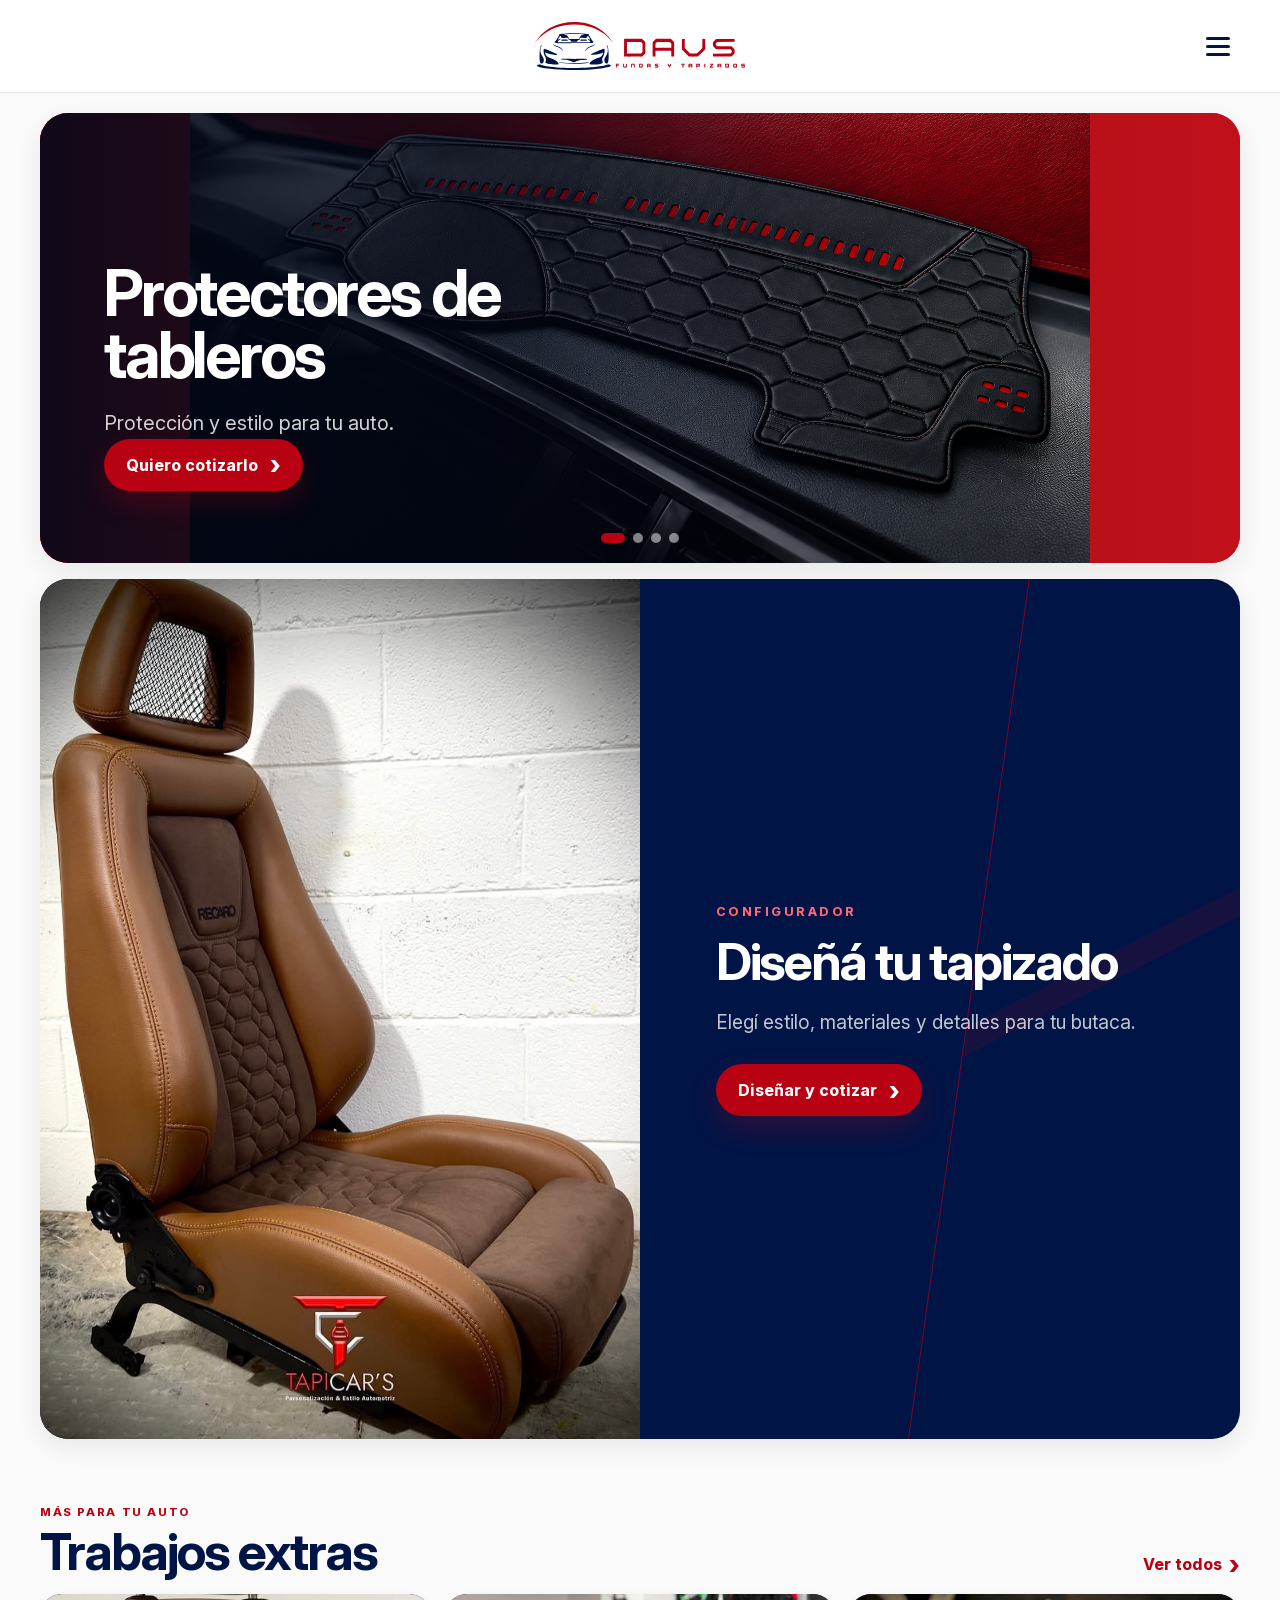
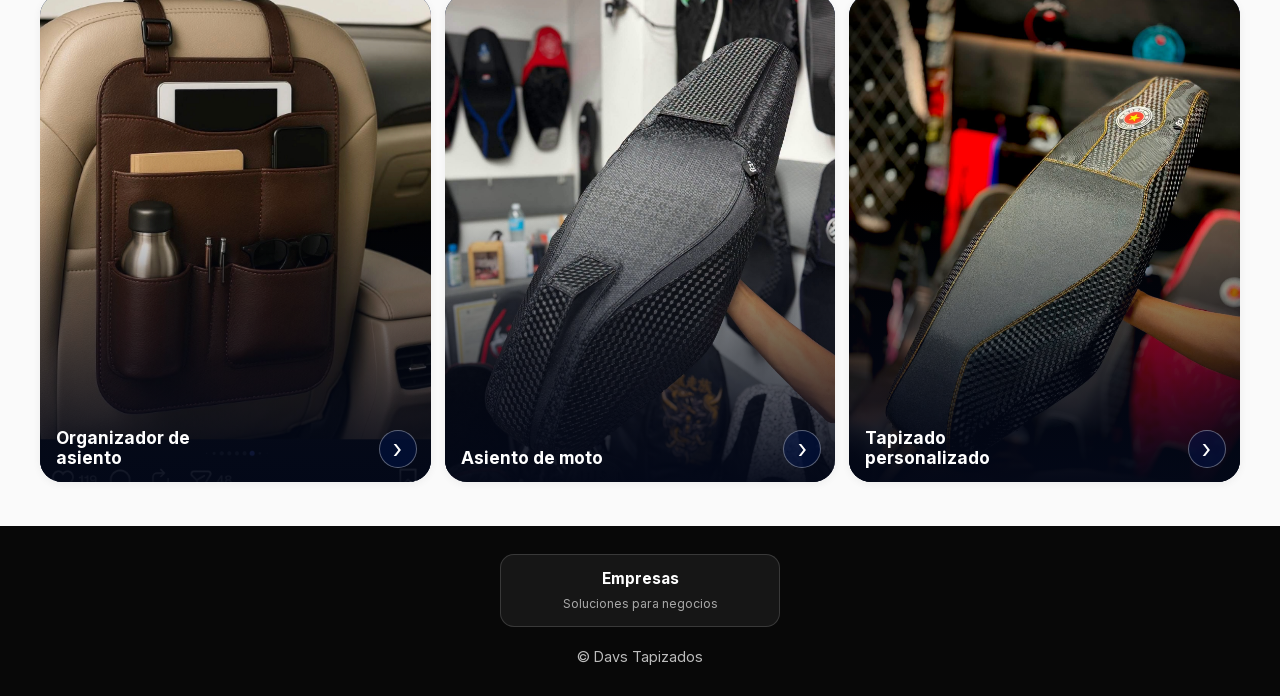
==== commit 05561e7f: "feat(clientes): agregar ficha interactiva de protectores" ====
--- a/clientes/index.html
+++ b/clientes/index.html
@@ -80,7 +80,7 @@
             <strong>Empresas</strong>
             <span>Soluciones para negocios</span>
           </a>
-          <a href="#protectores-tablero">Tapetes para tableros</a>
+          <a href="#protectores-tablero">Protectores de tableros</a>
           <a href="#disena-tu-tapizado">Diseñá tu tapizado</a>
           <a href="#otros-trabajos">Trabajos extras</a>
         </nav>
@@ -95,7 +95,7 @@
         class="clientes-hero"
         aria-label="Productos y configurador de Davs Tapizados"
       >
-        <!-- Tapetes para tableros -->
+        <!-- Protectores de tableros -->
         <section
           class="clientes-dashboard"
           id="protectores-tablero"
@@ -115,7 +115,7 @@
               >
                 <img
                   src="../assets/clientes/protectores/tapete-portada.png"
-                  alt="Tapete negro personalizado para tablero con detalles rojos"
+                  alt="Protector negro personalizado para tablero con detalles rojos"
                 />
               </figure>
 
@@ -129,7 +129,7 @@
               >
                 <img
                   src="../assets/clientes/protectores/protector-gol.jpg"
-                  alt="Tapete personalizado para tablero de Volkswagen Gol"
+                  alt="Protector personalizado para tablero de Volkswagen Gol"
                 />
               </figure>
 
@@ -143,7 +143,7 @@
               >
                 <img
                   src="../assets/clientes/protectores/protector-bmw.jpg"
-                  alt="Tapete personalizado para tablero de BMW"
+                  alt="Protector personalizado para tablero de BMW"
                 />
               </figure>
 
@@ -157,13 +157,13 @@
               >
                 <img
                   src="../assets/clientes/protectores/protector-montero.jpg"
-                  alt="Tapete personalizado para tablero de Mitsubishi Montero"
+                  alt="Protector personalizado para tablero de Mitsubishi Montero"
                 />
               </figure>
             </div>
 
             <div class="clientes-dashboard__overlay">
-              <h1 id="clientes-hero-title">Tapetes para tableros</h1>
+              <h1 id="clientes-hero-title">Protectores de tableros</h1>
 
               <p class="clientes-dashboard__description">
                 Protección y estilo para tu auto.
@@ -171,7 +171,7 @@
 
               <a
                 class="clientes-showroom__button clientes-showroom__button--primary"
-                href="https://wa.me/5491132016031?text=Hola%2C%20quiero%20cotizar%20un%20tapete%20para%20tablero%20para%20mi%20auto."
+                href="https://wa.me/5491132016031?text=Hola%2C%20quiero%20cotizar%20un%20protector%20de%20tablero%20para%20mi%20auto."
                 target="_blank"
                 rel="noopener noreferrer"
               >
@@ -180,54 +180,36 @@
               </a>
             </div>
 
-            <button
-              class="clientes-dashboard__arrow clientes-dashboard__arrow--previous"
-              type="button"
-              aria-label="Ver tapete anterior"
-              data-dashboard-previous
-            >
-              ‹
-            </button>
-
-            <button
-              class="clientes-dashboard__arrow clientes-dashboard__arrow--next"
-              type="button"
-              aria-label="Ver siguiente tapete"
-              data-dashboard-next
-            >
-              ›
-            </button>
-
             <div
               class="clientes-dashboard__dots"
               role="group"
-              aria-label="Elegir tapete"
+              aria-label="Elegir protector"
             >
               <button
                 class="is-active"
                 type="button"
-                aria-label="Mostrar tapete 1"
+                aria-label="Mostrar protector 1"
                 aria-current="true"
                 data-dashboard-dot="0"
               ></button>
 
               <button
                 type="button"
-                aria-label="Mostrar tapete 2"
+                aria-label="Mostrar protector 2"
                 aria-current="false"
                 data-dashboard-dot="1"
               ></button>
 
               <button
                 type="button"
-                aria-label="Mostrar tapete 3"
+                aria-label="Mostrar protector 3"
                 aria-current="false"
                 data-dashboard-dot="2"
               ></button>
 
               <button
                 type="button"
-                aria-label="Mostrar tapete 4"
+                aria-label="Mostrar protector 4"
                 aria-current="false"
                 data-dashboard-dot="3"
               ></button>
@@ -1309,6 +1291,106 @@
     </main>
 
     <!-- ==================================================
+         DETALLE DE PROTECTORES DE TABLERO
+    =================================================== -->
+    <div
+      class="protector-modal"
+      id="protector-modal"
+      data-protector-modal
+      hidden
+    >
+      <div
+        class="protector-modal__backdrop"
+        data-action="close-protector-modal"
+        aria-hidden="true"
+      ></div>
+
+      <section
+        class="protector-modal__dialog"
+        role="dialog"
+        aria-modal="true"
+        aria-labelledby="protector-modal-title"
+        aria-describedby="protector-modal-description"
+        data-protector-modal-dialog
+        tabindex="-1"
+      >
+        <button
+          class="protector-modal__close"
+          type="button"
+          data-action="close-protector-modal"
+          aria-label="Cerrar información"
+        >
+          ×
+        </button>
+
+        <div class="protector-modal__layout">
+          <div class="protector-modal__media">
+            <!-- Más adelante reemplazaremos esta imagen por el video -->
+            <img
+              src="../assets/clientes/protectores/tapete-portada.png"
+              alt="Protector personalizado para el tablero de un vehículo"
+              data-protector-modal-poster
+            />
+          </div>
+
+          <div class="protector-modal__content">
+            <p class="protector-modal__eyebrow">PROTECTORES DE TABLEROS</p>
+
+            <h2 id="protector-modal-title">Protección hecha para tu auto</h2>
+
+            <p class="protector-modal__intro" id="protector-modal-description">
+              Diseñamos cada protector teniendo en cuenta el modelo del vehículo
+              y el estilo que quieras lograr.
+            </p>
+
+            <ul class="protector-modal__features">
+              <li>
+                Confeccionado a medida según la marca y el modelo del vehículo.
+              </li>
+
+              <li>
+                Colores, texturas y terminaciones disponibles para elegir.
+              </li>
+
+              <li>El diseño final se confirma con Davs antes de fabricar.</li>
+            </ul>
+
+            <p class="protector-modal__models-title">Modelos disponibles</p>
+
+            <div class="protector-modal__models">
+              <article class="protector-modal__model">
+                <strong>Clásico</strong>
+                <p>Diseño sobrio, de líneas limpias y terminación uniforme.</p>
+              </article>
+
+              <article class="protector-modal__model">
+                <strong>Semi</strong>
+                <p>
+                  Partís de un diseño disponible y elegís colores y detalles.
+                </p>
+              </article>
+
+              <article class="protector-modal__model">
+                <strong>Personalizado</strong>
+                <p>Formas, colores y terminaciones definidos junto con vos.</p>
+              </article>
+            </div>
+
+            <a
+              class="clientes-showroom__button clientes-showroom__button--primary"
+              href="https://wa.me/5491132016031?text=Hola%2C%20quiero%20cotizar%20un%20protector%20de%20tablero%20para%20mi%20auto."
+              target="_blank"
+              rel="noopener noreferrer"
+            >
+              Consultar por mi auto
+              <span aria-hidden="true">›</span>
+            </a>
+          </div>
+        </div>
+      </section>
+    </div>
+
+    <!-- ==================================================
          FOOTER
     =================================================== -->
     <footer class="clientes-footer">
--- a/styles/layout.css
+++ b/styles/layout.css
@@ -267,11 +267,95 @@
 
 @media (max-width: 640px) {
   .site-menu {
-    padding: 0 12px;
+    top: calc(100% - 0.25rem);
+    right: 12px;
+    left: auto;
+
+    width: min(240px, calc(100vw - 24px));
+    padding: 0;
   }
 
   .site-menu__panel {
     width: 100%;
-    border-radius: 16px;
-  }
-}
+    margin: 0;
+    padding: 5px;
+    gap: 2px;
+
+    border-radius: 12px;
+  }
+
+  .site-menu__panel > a {
+    padding: 8px 10px;
+    border-radius: 8px;
+
+    font-size: 0.85rem;
+  }
+
+  .site-menu__client {
+    margin-top: 3px;
+    gap: 2px;
+  }
+
+  .site-menu__client strong {
+    font-size: 0.85rem;
+  }
+
+  .site-menu__client span {
+    font-size: 0.7rem;
+  }
+}
+
+/* Ajustes de escritorio */
+@media (min-width: 901px) {
+  .brand__logo {
+    width: 180px;
+    max-width: 180px;
+  }
+
+  .site-menu {
+    top: calc(100% - 0.25rem);
+    right: max(1rem, calc((100vw - var(--container-width)) / 2));
+    left: auto;
+
+    width: min(245px, calc(100vw - 2rem));
+    padding: 0;
+  }
+
+  .site-menu::before {
+    content: "";
+    position: absolute;
+    top: -0.75rem;
+    right: 0;
+
+    width: 4rem;
+    height: 0.75rem;
+  }
+
+  .site-menu__panel {
+    width: 100%;
+    margin: 0;
+    padding: 5px;
+    gap: 2px;
+
+    border-radius: 12px;
+  }
+
+  .site-menu__panel > a {
+    padding: 8px 10px;
+    border-radius: 8px;
+    font-size: 0.85rem;
+  }
+
+  .site-menu__client {
+    margin-top: 3px;
+    gap: 2px;
+  }
+
+  .site-menu__client strong {
+    font-size: 0.85rem;
+  }
+
+  .site-menu__client span {
+    font-size: 0.7rem;
+  }
+}
--- a/styles/clientes/clientes.css
+++ b/styles/clientes/clientes.css
@@ -226,8 +226,8 @@
 .clientes-dashboard__viewport {
   position: relative;
 
-  min-height: 480px;
-  aspect-ratio: 16 / 7;
+  min-height: 430px;
+  aspect-ratio: 16 / 6;
 
   overflow: hidden;
 
@@ -344,8 +344,8 @@
   top: 50%;
   z-index: 3;
 
-  width: 48px;
-  height: 48px;
+  width: 38px;
+  height: 38px;
 
   display: grid;
   place-items: center;
@@ -357,7 +357,7 @@
   color: #ffffff;
 
   font: inherit;
-  font-size: 2rem;
+  font-size: 1.45rem;
   line-height: 1;
 
   cursor: pointer;
@@ -410,6 +410,329 @@
   border-radius: 999px;
 
   background: var(--color-brand-red);
+}
+
+/* ---------------------------------------------------------
+   Detalle de protectores de tablero
+   --------------------------------------------------------- */
+
+.clientes-page.is-protector-modal-open {
+  overflow: hidden;
+}
+
+.protector-modal[hidden] {
+  display: none;
+}
+
+.protector-modal {
+  position: fixed;
+  inset: 0;
+  z-index: 2050;
+
+  display: grid;
+  place-items: center;
+
+  padding: max(12px, env(safe-area-inset-top))
+    max(12px, env(safe-area-inset-right)) max(12px, env(safe-area-inset-bottom))
+    max(12px, env(safe-area-inset-left));
+}
+
+.protector-modal__backdrop {
+  position: absolute;
+  inset: 0;
+
+  background: rgba(8, 8, 8, 0.72);
+
+  -webkit-backdrop-filter: blur(7px);
+  backdrop-filter: blur(7px);
+}
+
+.protector-modal__dialog {
+  position: relative;
+  z-index: 1;
+
+  width: min(100%, 920px);
+  max-height: calc(100dvh - 32px);
+  overflow-y: auto;
+  overscroll-behavior: contain;
+
+  padding: clamp(22px, 4vw, 36px);
+
+  border: 1px solid rgba(255, 255, 255, 0.72);
+  border-radius: 24px;
+
+  background: #ffffff;
+  color: var(--clientes-text);
+
+  box-shadow: 0 28px 80px rgba(0, 0, 0, 0.34);
+  outline: none;
+}
+
+.protector-modal__close {
+  position: absolute;
+  top: 14px;
+  right: 14px;
+  z-index: 3;
+
+  width: 42px;
+  height: 42px;
+  padding: 0;
+
+  display: grid;
+  place-items: center;
+
+  border: 0;
+  border-radius: 50%;
+
+  background: #f1f1f1;
+  color: #222222;
+
+  font: inherit;
+  font-size: 1.5rem;
+  line-height: 1;
+
+  cursor: pointer;
+}
+
+.protector-modal__close:hover {
+  background: #e5e5e5;
+}
+
+.protector-modal__close:focus-visible {
+  outline: 3px solid var(--clientes-red);
+  outline-offset: 3px;
+}
+
+.protector-modal__layout {
+  display: grid;
+  grid-template-columns: minmax(250px, 0.85fr) minmax(0, 1.15fr);
+  align-items: stretch;
+  gap: clamp(22px, 4vw, 38px);
+}
+
+.protector-modal__media {
+  min-height: 340px;
+  overflow: hidden;
+
+  display: grid;
+  place-items: center;
+
+  border-radius: 18px;
+
+  background: #b80113;
+}
+
+.protector-modal__media img,
+.protector-modal__media video {
+  display: block;
+
+  width: 100%;
+  height: 100%;
+  max-height: 520px;
+
+  object-fit: contain;
+
+  background: #b80113;
+}
+
+.protector-modal__content {
+  min-width: 0;
+}
+
+.protector-modal__eyebrow {
+  margin: 0 52px 8px 0;
+
+  color: var(--clientes-red);
+
+  font-size: 0.76rem;
+  font-weight: 800;
+  letter-spacing: 0.1em;
+  text-transform: uppercase;
+}
+
+.protector-modal__dialog h2 {
+  margin: 0;
+
+  color: var(--color-brand-blue);
+
+  font-size: clamp(1.9rem, 4vw, 2.7rem);
+  line-height: 1.04;
+  letter-spacing: -0.035em;
+}
+
+.protector-modal__intro {
+  margin: 14px 0 0;
+
+  color: var(--clientes-muted);
+
+  line-height: 1.5;
+}
+
+.protector-modal__features {
+  margin: 22px 0 0;
+  padding: 0;
+
+  display: grid;
+  gap: 10px;
+
+  list-style: none;
+}
+
+.protector-modal__features li {
+  display: grid;
+  grid-template-columns: 18px minmax(0, 1fr);
+  gap: 9px;
+
+  line-height: 1.4;
+}
+
+.protector-modal__features li::before {
+  content: "✓";
+
+  color: var(--clientes-red);
+
+  font-weight: 900;
+}
+
+.protector-modal__models-title {
+  margin: 26px 0 12px;
+
+  color: var(--color-brand-blue);
+
+  font-size: 1rem;
+  font-weight: 800;
+}
+
+.protector-modal__models {
+  display: grid;
+  grid-template-columns: repeat(3, minmax(0, 1fr));
+  gap: 10px;
+}
+
+.protector-modal__model {
+  padding: 14px;
+
+  border: 1px solid var(--clientes-border);
+  border-radius: 14px;
+
+  background: var(--clientes-surface);
+}
+
+.protector-modal__model strong {
+  display: block;
+
+  color: var(--color-brand-blue);
+}
+
+.protector-modal__model p {
+  margin: 6px 0 0;
+
+  color: var(--clientes-muted);
+
+  font-size: 0.82rem;
+  line-height: 1.4;
+}
+
+.protector-modal__content > .clientes-showroom__button {
+  margin-top: 24px;
+}
+
+@media (max-width: 720px) {
+  .protector-modal {
+    padding: max(8px, env(safe-area-inset-top))
+      max(8px, env(safe-area-inset-right)) max(8px, env(safe-area-inset-bottom))
+      max(8px, env(safe-area-inset-left));
+  }
+
+  .protector-modal__dialog {
+    width: 100%;
+    max-height: calc(100dvh - 16px);
+
+    padding: 14px 12px;
+
+    border-radius: 20px;
+  }
+
+  .protector-modal__close {
+    top: 8px;
+    right: 8px;
+
+    width: 34px;
+    height: 34px;
+  }
+
+  .protector-modal__layout {
+    grid-template-columns: 1fr;
+    gap: 10px;
+  }
+
+  .protector-modal__media {
+    min-height: 0;
+    height: clamp(120px, 20dvh, 145px);
+    max-height: none;
+  }
+
+  .protector-modal__eyebrow {
+    margin-bottom: 4px;
+
+    font-size: 0.7rem;
+  }
+
+  .protector-modal__dialog h2 {
+    font-size: 1.45rem;
+    line-height: 1.02;
+  }
+
+  .protector-modal__intro {
+    margin-top: 8px;
+
+    font-size: 0.86rem;
+    line-height: 1.4;
+  }
+
+  .protector-modal__features {
+    margin-top: 10px;
+    gap: 5px;
+
+    font-size: 0.82rem;
+  }
+
+  .protector-modal__features li {
+    line-height: 1.3;
+  }
+
+  .protector-modal__models-title {
+    margin: 12px 0 8px;
+  }
+
+  .protector-modal__models {
+    grid-template-columns: repeat(2, minmax(0, 1fr));
+    gap: 6px;
+  }
+
+  .protector-modal__model {
+    padding: 8px;
+  }
+
+  .protector-modal__model:last-child {
+    grid-column: 1 / -1;
+  }
+
+  .protector-modal__model p {
+    margin-top: 4px;
+
+    font-size: 0.72rem;
+    line-height: 1.3;
+  }
+
+  .protector-modal__content > .clientes-showroom__button {
+    width: 100%;
+    min-height: 44px;
+    margin-top: 12px;
+    padding: 10px 14px;
+
+    font-size: 0.85rem;
+  }
 }
 
 /* ---------------------------------------------------------
@@ -916,7 +1239,7 @@
   /* Protectores */
 
   .clientes-dashboard__viewport {
-    min-height: clamp(285px, 76vw, 340px);
+    min-height: clamp(245px, 64vw, 280px);
     aspect-ratio: auto;
 
     border-radius: 22px;
@@ -937,7 +1260,7 @@
   }
 
   .clientes-dashboard__item img {
-    height: 58%;
+    height: 72%;
 
     object-fit: contain;
     object-position: center top;
@@ -949,7 +1272,7 @@
   .clientes-dashboard__overlay {
     left: 16px;
     right: 16px;
-    bottom: 44px;
+    bottom: 10px;
 
     width: auto;
   }
@@ -982,20 +1305,20 @@
   }
 
   .clientes-dashboard__arrow {
-    top: 29%;
-
-    width: 30px;
-    height: 30px;
-
-    font-size: 1.15rem;
+    top: 50%;
+
+    width: 26px;
+    height: 26px;
+
+    font-size: 1.05rem;
   }
 
   .clientes-dashboard__arrow--previous {
-    left: 10px;
+    left: 8px;
   }
 
   .clientes-dashboard__arrow--next {
-    right: 10px;
+    right: 8px;
   }
 
   .clientes-dashboard__dots {
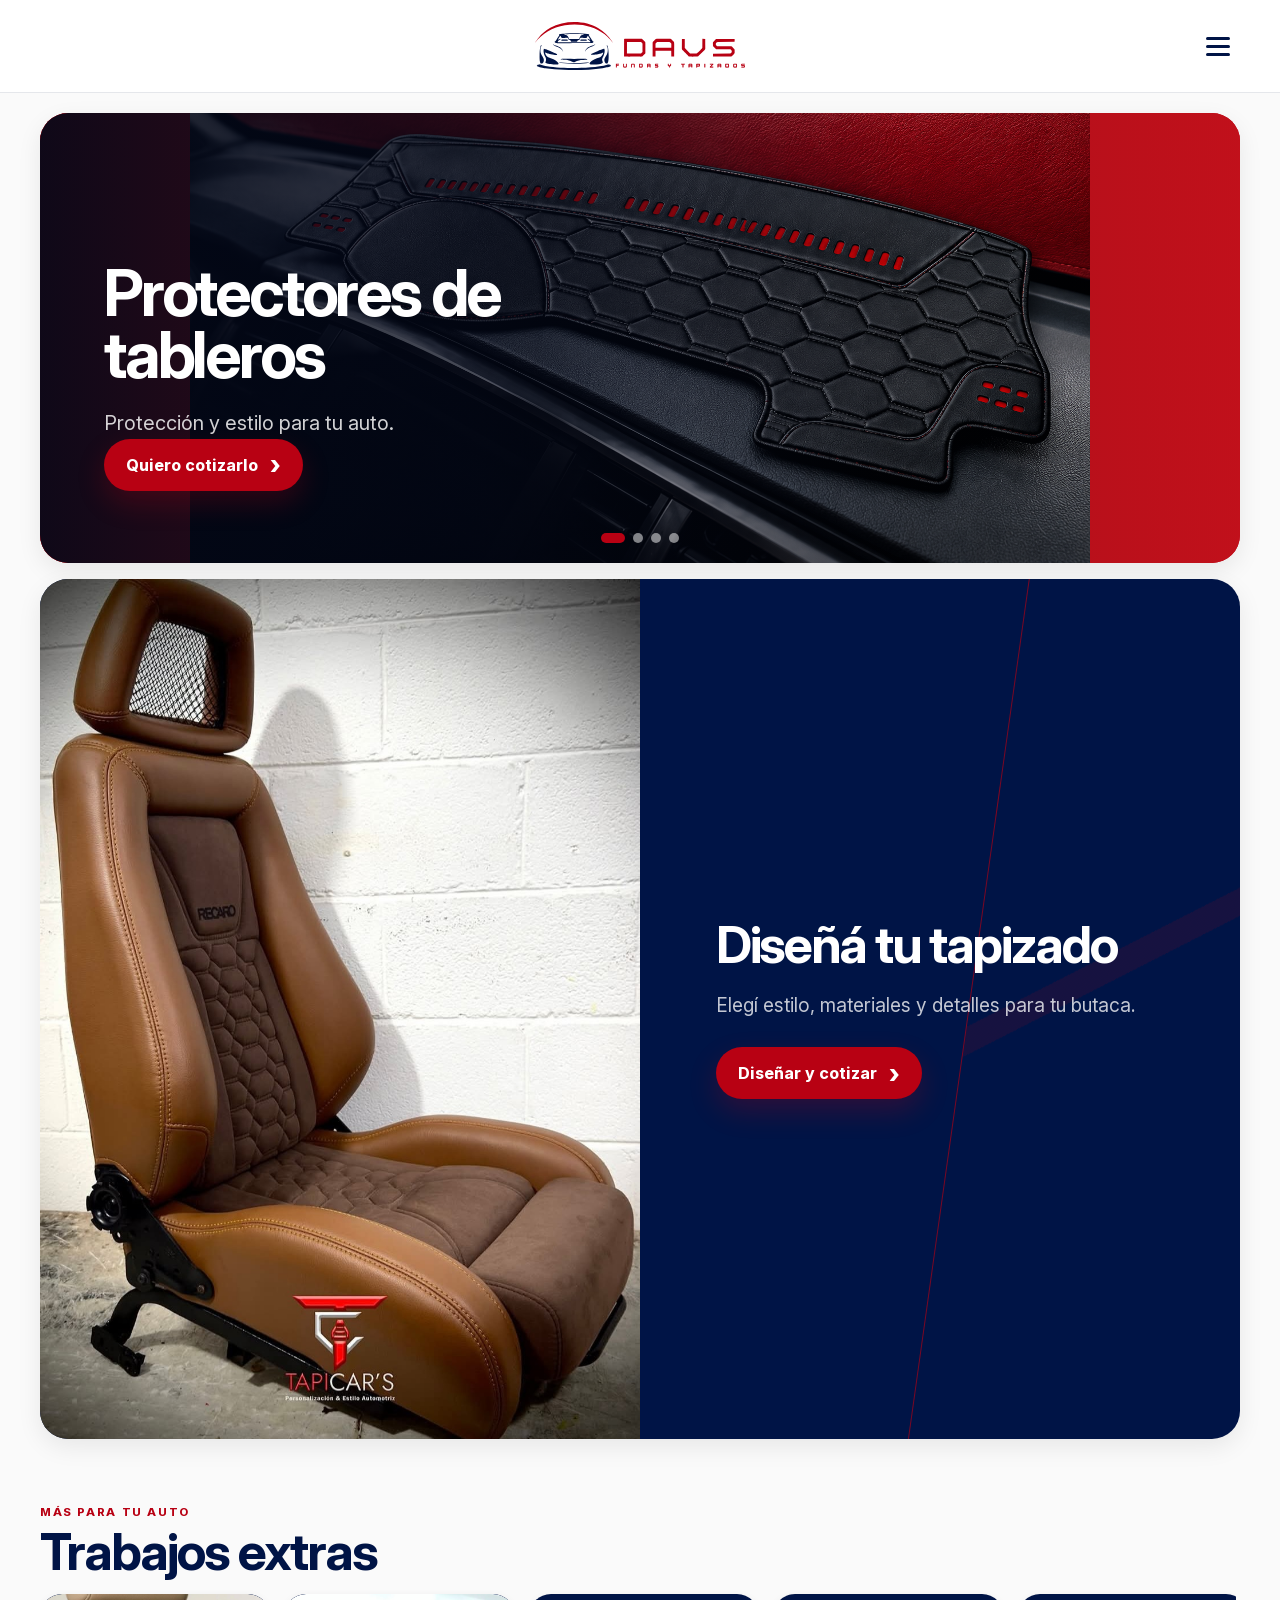
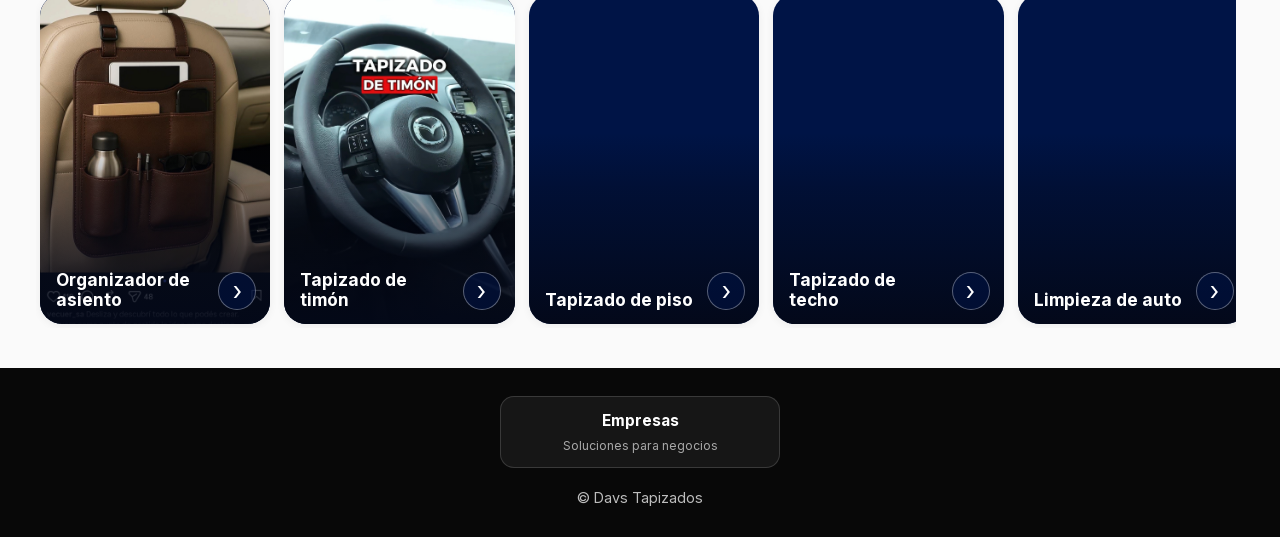
==== commit 0a4c2f8b: "feat: agregar carruseles y detalles de trabajos extras" ====
--- a/clientes/index.html
+++ b/clientes/index.html
@@ -28,6 +28,7 @@
     <!-- JavaScript exclusivo del configurador -->
     <script src="../assets/js/clientes-configurator.js" defer></script>
     <script src="../assets/js/clientes-showcase.js" defer></script>
+    <script src="../assets/js/clientes-extras.js" defer></script>
   </head>
 
   <body class="clientes-page">
@@ -231,8 +232,6 @@
           </div>
 
           <div class="clientes-design-access__content">
-            <p class="clientes-design-access__eyebrow">Configurador</p>
-
             <h2 id="clientes-design-access-title">Diseñá tu tapizado</h2>
 
             <p>Elegí estilo, materiales y detalles para tu butaca.</p>
@@ -285,11 +284,6 @@
             class="configurator-intro__copy"
             id="configurator-intro-description"
           >
-            <p>
-              Los materiales y el estilo que elijas pueden influir en el
-              presupuesto.
-            </p>
-
             <p>
               El diseño, el tamaño y el aspecto final son orientativos y se
               confirmarán antes de fabricar.
@@ -1212,79 +1206,236 @@
 
               <h2 id="other-services-title">Trabajos extras</h2>
             </div>
-
-            <a
-              class="clientes-extras__view-all"
-              href="https://wa.me/5491132016031?text=Hola%2C%20quiero%20consultar%20por%20otro%20trabajo%20de%20tapicer%C3%ADa."
-              target="_blank"
-              rel="noopener noreferrer"
-            >
-              Ver todos
-              <span aria-hidden="true">›</span>
-            </a>
           </header>
 
-          <div
-            class="clientes-extras__scroller"
-            role="list"
-            aria-label="Trabajos adicionales"
-          >
-            <a
-              class="clientes-extras__item"
-              href="https://wa.me/5491132016031?text=Hola%2C%20quiero%20cotizar%20un%20organizador%20de%20asiento."
-              target="_blank"
-              rel="noopener noreferrer"
-              role="listitem"
-            >
-              <img
-                class="clientes-extras__media clientes-extras__media--organizer"
-                src="../assets/clientes/trabajos/organizador-asiento.jpg"
-                alt="Organizador personalizado para el respaldo del asiento"
-              />
-
-              <span class="clientes-extras__caption">
-                <strong>Organizador de asiento</strong>
-                <span class="clientes-extras__arrow" aria-hidden="true">›</span>
-              </span>
-            </a>
-
-            <a
-              class="clientes-extras__item"
-              href="https://wa.me/5491132016031?text=Hola%2C%20quiero%20cotizar%20el%20tapizado%20de%20un%20asiento%20de%20moto."
-              target="_blank"
-              rel="noopener noreferrer"
-              role="listitem"
-            >
-              <img
-                class="clientes-extras__media"
-                src="../assets/clientes/trabajos/asiento-moto.jpg"
-                alt="Asiento de moto tapizado en negro"
-              />
-
-              <span class="clientes-extras__caption">
-                <strong>Asiento de moto</strong>
-                <span class="clientes-extras__arrow" aria-hidden="true">›</span>
-              </span>
-            </a>
-
-            <a
-              class="clientes-extras__item"
-              href="https://wa.me/5491132016031?text=Hola%2C%20quiero%20cotizar%20un%20tapizado%20personalizado."
-              target="_blank"
-              rel="noopener noreferrer"
-              role="listitem"
-            >
-              <img
-                class="clientes-extras__media"
-                src="../assets/clientes/trabajos/tapizado-personalizado.jpg"
-                alt="Trabajo de tapizado personalizado con diferentes texturas"
-              />
-
-              <span class="clientes-extras__caption">
-                <strong>Tapizado personalizado</strong>
-                <span class="clientes-extras__arrow" aria-hidden="true">›</span>
-              </span>
-            </a>
+          <div class="clientes-extras__viewport" data-extras-viewport>
+            <div
+              class="clientes-extras__scroller"
+              data-extras-track
+              role="list"
+              aria-label="Trabajos adicionales"
+            >
+              <article class="clientes-extras__item" role="listitem">
+                <button
+                  class="clientes-extras__button"
+                  type="button"
+                  data-extra-card
+                  data-extra-service="organizador"
+                  aria-label="Ver detalles del organizador de asiento"
+                >
+                  <span class="clientes-extras__media-stack" aria-hidden="true">
+                    <img
+                      class="clientes-extras__media clientes-extras__media--organizer is-active"
+                      src="../assets/clientes/trabajos/organizador-asiento.jpg"
+                      alt=""
+                      loading="lazy"
+                      decoding="async"
+                      data-extra-card-slide
+                    />
+                  </span>
+
+                  <span class="clientes-extras__caption">
+                    <strong>Organizador de asiento</strong>
+                    <span class="clientes-extras__arrow" aria-hidden="true">
+                      ›
+                    </span>
+                  </span>
+                </button>
+              </article>
+
+              <article class="clientes-extras__item" role="listitem">
+                <button
+                  class="clientes-extras__button"
+                  type="button"
+                  data-extra-card
+                  data-extra-service="timon"
+                  aria-label="Ver detalles del tapizado de timón"
+                >
+                  <span class="clientes-extras__media-stack" aria-hidden="true">
+                    <img
+                      class="clientes-extras__media is-active"
+                      src="../assets/clientes/trabajos/volante-01.jpg"
+                      alt=""
+                      loading="lazy"
+                      decoding="async"
+                      data-extra-card-slide
+                    />
+
+                    <img
+                      class="clientes-extras__media"
+                      src="../assets/clientes/trabajos/volante-02.jpg"
+                      alt=""
+                      loading="lazy"
+                      decoding="async"
+                      data-extra-card-slide
+                    />
+                  </span>
+
+                  <span class="clientes-extras__caption">
+                    <strong>Tapizado de timón</strong>
+                    <span class="clientes-extras__arrow" aria-hidden="true">
+                      ›
+                    </span>
+                  </span>
+                </button>
+              </article>
+
+              <article class="clientes-extras__item" role="listitem">
+                <button
+                  class="clientes-extras__button"
+                  type="button"
+                  data-extra-card
+                  data-extra-service="piso"
+                  aria-label="Ver detalles del tapizado de piso"
+                >
+                  <span class="clientes-extras__media-stack" aria-hidden="true">
+                    <img
+                      class="clientes-extras__media is-active"
+                      src="../assets/clientes/trabajos/piso-01.jpg"
+                      alt=""
+                      loading="lazy"
+                      decoding="async"
+                      data-extra-card-slide
+                    />
+
+                    <img
+                      class="clientes-extras__media"
+                      src="../assets/clientes/trabajos/piso-02.jpg"
+                      alt=""
+                      loading="lazy"
+                      decoding="async"
+                      data-extra-card-slide
+                    />
+
+                    <img
+                      class="clientes-extras__media"
+                      src="../assets/clientes/trabajos/piso-03.jpg"
+                      alt=""
+                      loading="lazy"
+                      decoding="async"
+                      data-extra-card-slide
+                    />
+
+                    <img
+                      class="clientes-extras__media"
+                      src="../assets/clientes/trabajos/piso-04.jpg"
+                      alt=""
+                      loading="lazy"
+                      decoding="async"
+                      data-extra-card-slide
+                    />
+                  </span>
+
+                  <span class="clientes-extras__caption">
+                    <strong>Tapizado de piso</strong>
+                    <span class="clientes-extras__arrow" aria-hidden="true">
+                      ›
+                    </span>
+                  </span>
+                </button>
+              </article>
+
+              <article class="clientes-extras__item" role="listitem">
+                <button
+                  class="clientes-extras__button"
+                  type="button"
+                  data-extra-card
+                  data-extra-service="techo"
+                  aria-label="Ver detalles del tapizado de techo"
+                >
+                  <span class="clientes-extras__media-stack" aria-hidden="true">
+                    <img
+                      class="clientes-extras__media is-active"
+                      src="../assets/clientes/trabajos/techo-01.jpg"
+                      alt=""
+                      loading="lazy"
+                      decoding="async"
+                      data-extra-card-slide
+                    />
+
+                    <img
+                      class="clientes-extras__media"
+                      src="../assets/clientes/trabajos/techo-02.jpg"
+                      alt=""
+                      loading="lazy"
+                      decoding="async"
+                      data-extra-card-slide
+                    />
+
+                    <img
+                      class="clientes-extras__media"
+                      src="../assets/clientes/trabajos/techo-03.jpg"
+                      alt=""
+                      loading="lazy"
+                      decoding="async"
+                      data-extra-card-slide
+                    />
+                  </span>
+
+                  <span class="clientes-extras__caption">
+                    <strong>Tapizado de techo</strong>
+                    <span class="clientes-extras__arrow" aria-hidden="true">
+                      ›
+                    </span>
+                  </span>
+                </button>
+              </article>
+
+              <article class="clientes-extras__item" role="listitem">
+                <button
+                  class="clientes-extras__button"
+                  type="button"
+                  data-extra-card
+                  data-extra-service="limpieza"
+                  aria-label="Ver detalles de la limpieza de auto"
+                >
+                  <span class="clientes-extras__media-stack" aria-hidden="true">
+                    <img
+                      class="clientes-extras__media is-active"
+                      src="../assets/clientes/trabajos/limpieza-01.jpg"
+                      alt=""
+                      loading="lazy"
+                      decoding="async"
+                      data-extra-card-slide
+                    />
+
+                    <img
+                      class="clientes-extras__media"
+                      src="../assets/clientes/trabajos/limpieza-02.jpeg"
+                      alt=""
+                      loading="lazy"
+                      decoding="async"
+                      data-extra-card-slide
+                    />
+
+                    <img
+                      class="clientes-extras__media"
+                      src="../assets/clientes/trabajos/limpieza-03.jpg"
+                      alt=""
+                      loading="lazy"
+                      decoding="async"
+                      data-extra-card-slide
+                    />
+
+                    <img
+                      class="clientes-extras__media"
+                      src="../assets/clientes/trabajos/limpieza-04.webp"
+                      alt=""
+                      loading="lazy"
+                      decoding="async"
+                      data-extra-card-slide
+                    />
+                  </span>
+
+                  <span class="clientes-extras__caption">
+                    <strong>Limpieza de auto</strong>
+                    <span class="clientes-extras__arrow" aria-hidden="true">
+                      ›
+                    </span>
+                  </span>
+                </button>
+              </article>
+            </div>
           </div>
         </div>
       </section>
@@ -1391,6 +1542,110 @@
     </div>
 
     <!-- ==================================================
+         DETALLE DE TRABAJOS EXTRAS
+    =================================================== -->
+    <div class="extras-modal" data-extras-modal hidden>
+      <div
+        class="extras-modal__backdrop"
+        data-action="close-extras-modal"
+        aria-hidden="true"
+      ></div>
+
+      <section
+        class="extras-modal__dialog"
+        role="dialog"
+        aria-modal="true"
+        aria-labelledby="extras-modal-title"
+        aria-describedby="extras-modal-description"
+        data-extras-modal-dialog
+        tabindex="-1"
+      >
+        <button
+          class="extras-modal__close"
+          type="button"
+          data-action="close-extras-modal"
+          aria-label="Cerrar información"
+        >
+          ×
+        </button>
+
+        <div class="extras-modal__layout">
+          <div class="extras-modal__gallery">
+            <div class="extras-modal__media" data-extras-modal-media>
+              <button
+                class="extras-modal__control extras-modal__control--previous"
+                type="button"
+                data-action="previous-extra-image"
+                aria-label="Ver imagen anterior"
+              >
+                ‹
+              </button>
+
+              <button
+                class="extras-modal__image-button"
+                type="button"
+                data-extras-modal-zoom
+                aria-label="Ampliar imagen"
+              >
+                <img
+                  src="../assets/clientes/trabajos/organizador-asiento.jpg"
+                  alt=""
+                  data-extras-modal-image
+                />
+
+                <span class="extras-modal__zoom-hint" aria-hidden="true">
+                  ⌕
+                </span>
+              </button>
+
+              <button
+                class="extras-modal__control extras-modal__control--next"
+                type="button"
+                data-action="next-extra-image"
+                aria-label="Ver imagen siguiente"
+              >
+                ›
+              </button>
+            </div>
+
+            <div
+              class="extras-modal__dots"
+              data-extras-modal-dots
+              role="group"
+              aria-label="Seleccionar imagen"
+            ></div>
+          </div>
+
+          <div class="extras-modal__content">
+            <p class="extras-modal__eyebrow">TRABAJOS EXTRAS</p>
+
+            <h2 id="extras-modal-title" data-extras-modal-title>
+              Organizador de asiento
+            </h2>
+
+            <p
+              class="extras-modal__description"
+              id="extras-modal-description"
+              data-extras-modal-description
+            ></p>
+
+            <ul class="extras-modal__features" data-extras-modal-features></ul>
+
+            <a
+              class="clientes-showroom__button clientes-showroom__button--primary extras-modal__whatsapp"
+              href="https://wa.me/5491132016031"
+              target="_blank"
+              rel="noopener noreferrer"
+              data-extras-modal-whatsapp
+            >
+              Consultar por WhatsApp
+              <span aria-hidden="true">›</span>
+            </a>
+          </div>
+        </div>
+      </section>
+    </div>
+    <!-- ==================================================
          FOOTER
     =================================================== -->
     <footer class="clientes-footer">
--- a/styles/clientes/clientes.css
+++ b/styles/clientes/clientes.css
@@ -734,7 +734,446 @@
     font-size: 0.85rem;
   }
 }
-
+/* ---------------------------------------------------------
+   Detalle de trabajos extras
+   --------------------------------------------------------- */
+
+.clientes-page.is-extras-modal-open {
+  overflow: hidden;
+}
+
+.extras-modal[hidden] {
+  display: none;
+}
+
+.extras-modal {
+  position: fixed;
+  inset: 0;
+  z-index: 2100;
+
+  display: grid;
+  place-items: center;
+
+  padding: max(12px, env(safe-area-inset-top))
+    max(12px, env(safe-area-inset-right)) max(12px, env(safe-area-inset-bottom))
+    max(12px, env(safe-area-inset-left));
+
+  opacity: 0;
+  visibility: hidden;
+  pointer-events: none;
+
+  transition:
+    opacity 220ms ease,
+    visibility 220ms ease;
+}
+
+.extras-modal.is-open {
+  opacity: 1;
+  visibility: visible;
+  pointer-events: auto;
+}
+
+.extras-modal__backdrop {
+  position: absolute;
+  inset: 0;
+
+  background: rgba(8, 8, 8, 0.74);
+
+  -webkit-backdrop-filter: blur(7px);
+  backdrop-filter: blur(7px);
+}
+
+.extras-modal__dialog {
+  position: relative;
+  z-index: 1;
+
+  width: min(100%, 1020px);
+  max-height: min(90dvh, 760px);
+  overflow-y: auto;
+  overscroll-behavior: contain;
+
+  padding: clamp(18px, 3vw, 30px);
+
+  border: 1px solid rgba(255, 255, 255, 0.72);
+  border-radius: 26px;
+
+  background: #ffffff;
+  color: var(--clientes-text);
+
+  box-shadow: 0 28px 80px rgba(0, 0, 0, 0.38);
+  outline: none;
+
+  transform: translateY(16px) scale(0.98);
+  transition: transform 220ms ease;
+}
+
+.extras-modal.is-open .extras-modal__dialog {
+  transform: translateY(0) scale(1);
+}
+
+.extras-modal__close {
+  position: absolute;
+  top: 14px;
+  right: 14px;
+  z-index: 5;
+
+  width: 42px;
+  height: 42px;
+  padding: 0;
+
+  display: grid;
+  place-items: center;
+
+  border: 0;
+  border-radius: 50%;
+
+  background: rgba(255, 255, 255, 0.92);
+  color: #222222;
+
+  font: inherit;
+  font-size: 1.5rem;
+  line-height: 1;
+
+  box-shadow: 0 5px 18px rgba(0, 0, 0, 0.18);
+  cursor: pointer;
+}
+
+.extras-modal__close:hover {
+  background: #ffffff;
+}
+
+.extras-modal__close:focus-visible {
+  outline: 3px solid var(--clientes-red);
+  outline-offset: 3px;
+}
+
+.extras-modal__layout {
+  display: grid;
+  grid-template-columns: minmax(0, 1.12fr) minmax(280px, 0.88fr);
+  align-items: center;
+  gap: clamp(20px, 4vw, 38px);
+}
+
+.extras-modal__gallery {
+  min-width: 0;
+
+  display: grid;
+  gap: 12px;
+}
+
+.extras-modal__media {
+  position: relative;
+
+  height: clamp(360px, 58dvh, 570px);
+  overflow: hidden;
+
+  border-radius: 20px;
+
+  background: #f1f1f1;
+}
+
+.extras-modal__image-button {
+  width: 100%;
+  height: 100%;
+  padding: 0;
+  overflow: hidden;
+
+  display: block;
+
+  border: 0;
+  background: transparent;
+
+  cursor: zoom-in;
+}
+
+.extras-modal__image-button img {
+  display: block;
+
+  width: 100%;
+  height: 100%;
+
+  object-fit: contain;
+
+  transition: transform 200ms ease;
+}
+
+.extras-modal__image-button.is-zoomed {
+  overflow: auto;
+
+  cursor: zoom-out;
+  touch-action: pan-x pan-y;
+
+  -webkit-overflow-scrolling: touch;
+}
+
+.extras-modal__image-button.is-zoomed img {
+  width: 170%;
+  max-width: none;
+  height: auto;
+  min-height: 100%;
+
+  object-fit: initial;
+}
+
+.extras-modal__zoom-hint {
+  position: absolute;
+  right: 14px;
+  bottom: 14px;
+
+  width: 40px;
+  height: 40px;
+
+  display: grid;
+  place-items: center;
+
+  border-radius: 50%;
+
+  background: rgba(255, 255, 255, 0.92);
+  color: var(--color-brand-blue);
+
+  font-size: 1.3rem;
+  font-weight: 800;
+
+  box-shadow: 0 5px 18px rgba(0, 0, 0, 0.2);
+  pointer-events: none;
+}
+
+.extras-modal__image-button.is-zoomed .extras-modal__zoom-hint {
+  opacity: 0;
+}
+
+.extras-modal__control {
+  position: absolute;
+  top: 50%;
+  z-index: 3;
+
+  width: 42px;
+  height: 42px;
+  padding: 0;
+
+  display: grid;
+  place-items: center;
+
+  border: 1px solid rgba(255, 255, 255, 0.65);
+  border-radius: 50%;
+
+  background: rgba(0, 27, 82, 0.78);
+  color: #ffffff;
+
+  font: inherit;
+  font-size: 1.8rem;
+  line-height: 1;
+
+  transform: translateY(-50%);
+  cursor: pointer;
+}
+
+.extras-modal__control--previous {
+  left: 12px;
+}
+
+.extras-modal__control--next {
+  right: 12px;
+}
+
+.extras-modal__control:hover {
+  background: var(--color-brand-blue);
+}
+
+.extras-modal__control:focus-visible {
+  outline: 3px solid var(--clientes-red);
+  outline-offset: 3px;
+}
+
+.extras-modal__dots {
+  min-height: 12px;
+
+  display: flex;
+  justify-content: center;
+  align-items: center;
+  gap: 7px;
+}
+
+.extras-modal__dot {
+  width: 9px;
+  height: 9px;
+  padding: 0;
+
+  border: 0;
+  border-radius: 50%;
+
+  background: #b7b7b7;
+
+  cursor: pointer;
+  transition:
+    width 180ms ease,
+    background-color 180ms ease;
+}
+
+.extras-modal__dot.is-active {
+  width: 26px;
+
+  border-radius: 999px;
+
+  background: var(--clientes-red);
+}
+
+.extras-modal__content {
+  min-width: 0;
+}
+
+.extras-modal__eyebrow {
+  margin: 0 50px 8px 0;
+
+  color: var(--clientes-red);
+
+  font-size: 0.76rem;
+  font-weight: 800;
+  letter-spacing: 0.1em;
+}
+
+.extras-modal__content h2 {
+  margin: 0;
+
+  color: var(--color-brand-blue);
+
+  font-size: clamp(1.9rem, 4vw, 2.7rem);
+  line-height: 1.04;
+  letter-spacing: -0.035em;
+}
+
+.extras-modal__description {
+  margin: 14px 0 0;
+
+  color: var(--clientes-muted);
+
+  line-height: 1.5;
+}
+
+.extras-modal__features {
+  margin: 22px 0 0;
+  padding: 0;
+
+  display: grid;
+  gap: 10px;
+
+  list-style: none;
+}
+
+.extras-modal__features li {
+  display: grid;
+  grid-template-columns: 18px minmax(0, 1fr);
+  gap: 9px;
+
+  line-height: 1.4;
+}
+
+.extras-modal__features li::before {
+  content: "✓";
+
+  color: var(--clientes-red);
+
+  font-weight: 900;
+}
+
+.extras-modal__content > .extras-modal__whatsapp {
+  width: 100%;
+  margin-top: 26px;
+
+  justify-content: center;
+}
+
+@media (max-width: 820px) {
+  .extras-modal {
+    padding: max(8px, env(safe-area-inset-top))
+      max(8px, env(safe-area-inset-right)) max(8px, env(safe-area-inset-bottom))
+      max(8px, env(safe-area-inset-left));
+  }
+
+  .extras-modal__dialog {
+    width: 100%;
+    max-height: calc(100dvh - 16px);
+
+    padding: 12px;
+
+    border-radius: 20px;
+  }
+
+  .extras-modal__close {
+    top: 8px;
+    right: 8px;
+
+    width: 36px;
+    height: 36px;
+  }
+
+  .extras-modal__layout {
+    grid-template-columns: 1fr;
+    gap: 14px;
+  }
+
+  .extras-modal__media {
+    height: clamp(220px, 38dvh, 360px);
+
+    border-radius: 16px;
+  }
+
+  .extras-modal__control {
+    width: 36px;
+    height: 36px;
+
+    font-size: 1.5rem;
+  }
+
+  .extras-modal__control--previous {
+    left: 8px;
+  }
+
+  .extras-modal__control--next {
+    right: 8px;
+  }
+
+  .extras-modal__zoom-hint {
+    right: 10px;
+    bottom: 10px;
+
+    width: 36px;
+    height: 36px;
+  }
+
+  .extras-modal__eyebrow {
+    margin-bottom: 4px;
+
+    font-size: 0.68rem;
+  }
+
+  .extras-modal__content h2 {
+    font-size: 1.55rem;
+  }
+
+  .extras-modal__description {
+    margin-top: 8px;
+
+    font-size: 0.88rem;
+    line-height: 1.4;
+  }
+
+  .extras-modal__features {
+    margin-top: 12px;
+    gap: 6px;
+
+    font-size: 0.83rem;
+  }
+
+  .extras-modal__features li {
+    line-height: 1.35;
+  }
+
+  .extras-modal__content > .extras-modal__whatsapp {
+    min-height: 46px;
+    margin-top: 14px;
+  }
+}
 /* ---------------------------------------------------------
    Botones exclusivos de la portada
    --------------------------------------------------------- */
@@ -1021,31 +1460,85 @@
   line-height: 0.8;
 }
 
+.clientes-extras__viewport {
+  width: 100%;
+  padding: 4px;
+  margin: -4px;
+
+  overflow: hidden;
+
+  touch-action: pan-y;
+}
+
 .clientes-extras__scroller {
-  display: grid;
-  grid-template-columns: repeat(3, minmax(0, 1fr));
+  --extras-loop-distance: 0px;
+  --extras-loop-duration: 48s;
+
+  display: flex;
+  align-items: stretch;
   gap: 14px;
+
+  width: max-content;
+
+  will-change: transform;
+}
+
+.clientes-extras__scroller.is-ready:not(.is-reduced-motion) {
+  animation: clientes-extras-loop var(--extras-loop-duration) linear infinite;
+}
+
+.clientes-extras__scroller.is-paused {
+  animation-play-state: paused;
+}
+
+@keyframes clientes-extras-loop {
+  from {
+    transform: translate3d(0, 0, 0);
+  }
+
+  to {
+    transform: translate3d(calc(0px - var(--extras-loop-distance)), 0, 0);
+  }
 }
 
 .clientes-extras__item {
   position: relative;
   isolation: isolate;
 
+  width: clamp(190px, 18vw, 250px);
+  flex: 0 0 clamp(190px, 18vw, 250px);
+
+  border-radius: 22px;
+
+  box-shadow: var(--shadow-sm);
+}
+
+.clientes-extras__button {
+  position: relative;
+  isolation: isolate;
+
+  display: block;
+
+  width: 100%;
   min-height: 330px;
   aspect-ratio: 4 / 5;
+  padding: 0;
 
   overflow: hidden;
 
-  border-radius: 22px;
+  border: 0;
+  border-radius: inherit;
 
   background: var(--color-brand-blue);
-  box-shadow: var(--shadow-sm);
-
   color: #ffffff;
-  text-decoration: none;
-}
-
-.clientes-extras__item::after {
+
+  font: inherit;
+  text-align: left;
+
+  cursor: pointer;
+}
+
+.clientes-extras__button::after {
   content: "";
 
   position: absolute;
@@ -1062,6 +1555,17 @@
   );
 }
 
+.clientes-extras__media-stack {
+  position: absolute;
+  inset: 0;
+
+  display: block;
+
+  overflow: hidden;
+
+  border-radius: inherit;
+}
+
 .clientes-extras__media {
   position: absolute;
   inset: 0;
@@ -1074,14 +1578,27 @@
   object-fit: cover;
   object-position: center;
 
-  transition: transform 300ms ease;
+  opacity: 0;
+  visibility: hidden;
+  transform: scale(1.01);
+
+  transition:
+    opacity 650ms ease,
+    transform 300ms ease,
+    visibility 650ms ease;
+}
+
+.clientes-extras__media.is-active {
+  opacity: 1;
+  visibility: visible;
+  transform: scale(1);
 }
 
 .clientes-extras__media--organizer {
   object-position: center 38%;
 }
 
-.clientes-extras__item:hover .clientes-extras__media {
+.clientes-extras__button:hover .clientes-extras__media.is-active {
   transform: scale(1.035);
 }
 
@@ -1096,6 +1613,8 @@
   align-items: flex-end;
   justify-content: space-between;
   gap: 12px;
+
+  pointer-events: none;
 }
 
 .clientes-extras__caption strong {
@@ -1122,10 +1641,9 @@
   line-height: 1;
 }
 
-.clientes-page .clientes-extras__view-all:focus-visible,
-.clientes-page .clientes-extras__item:focus-visible {
+.clientes-extras__button:focus-visible {
   outline: 3px solid var(--color-brand-red);
-  outline-offset: 3px;
+  outline-offset: -4px;
 }
 
 /* ---------------------------------------------------------
@@ -1190,6 +1708,21 @@
 .clientes-page [hidden] {
   display: none !important;
 }
+/* ---------------------------------------------------------
+   Tablet / Fold abierto
+   --------------------------------------------------------- */
+
+@media (min-width: 721px) and (max-width: 1200px) {
+  .clientes-dashboard {
+    min-width: 0;
+  }
+
+  .clientes-dashboard__viewport {
+    width: 100%;
+    min-width: 0;
+    aspect-ratio: auto;
+  }
+}
 
 /* ---------------------------------------------------------
    Mobile
@@ -1239,8 +1772,9 @@
   /* Protectores */
 
   .clientes-dashboard__viewport {
-    min-height: clamp(245px, 64vw, 280px);
-    aspect-ratio: auto;
+    height: auto;
+    min-height: 220px;
+    aspect-ratio: 1.52 / 1;
 
     border-radius: 22px;
   }
@@ -1421,31 +1955,28 @@
     font-size: 1.2rem;
   }
 
+  .clientes-extras__viewport {
+    padding: 2px;
+    margin: -2px;
+  }
+
   .clientes-extras__scroller {
-    display: flex;
     gap: 8px;
-
-    overflow-x: auto;
-
-    padding: 0 18px 8px 0;
-
-    scroll-snap-type: x mandatory;
-    scrollbar-width: none;
-  }
-
-  .clientes-extras__scroller::-webkit-scrollbar {
-    display: none;
+    padding: 0;
   }
 
   .clientes-extras__item {
-    min-height: 0;
     width: min(38vw, 150px);
     flex: 0 0 min(38vw, 150px);
+
+    border-radius: 16px;
+  }
+
+  .clientes-extras__button {
+    min-height: 0;
     aspect-ratio: 3 / 4;
 
-    border-radius: 16px;
-
-    scroll-snap-align: start;
+    border-radius: inherit;
   }
 
   .clientes-extras__caption {
@@ -1482,4 +2013,23 @@
     animation-duration: 0.01ms !important;
     animation-iteration-count: 1 !important;
   }
-}
+
+  .clientes-extras__viewport {
+    overflow-x: auto;
+    touch-action: pan-x pan-y;
+    scrollbar-width: none;
+  }
+
+  .clientes-extras__viewport::-webkit-scrollbar {
+    display: none;
+  }
+
+  .clientes-extras__scroller {
+    animation: none !important;
+    transform: none !important;
+  }
+
+  .clientes-extras__item[data-extra-clone] {
+    display: none;
+  }
+}
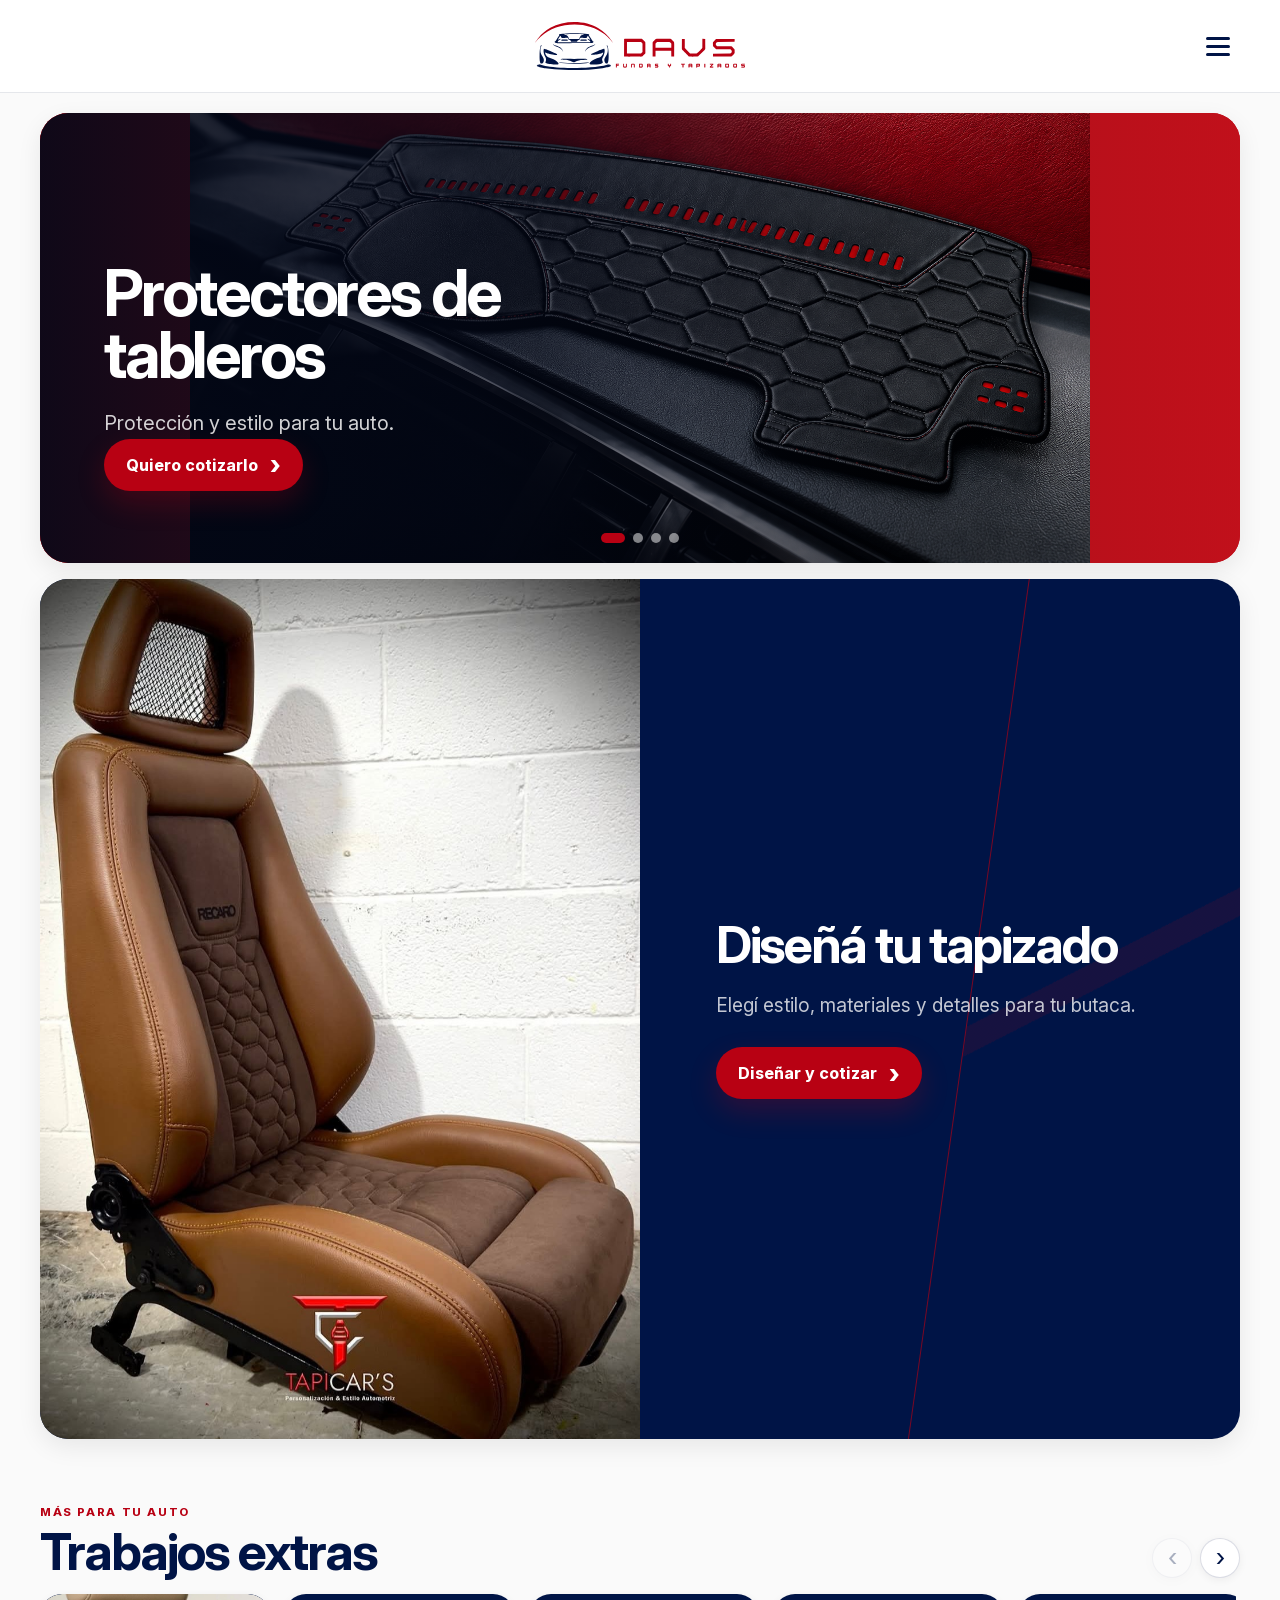
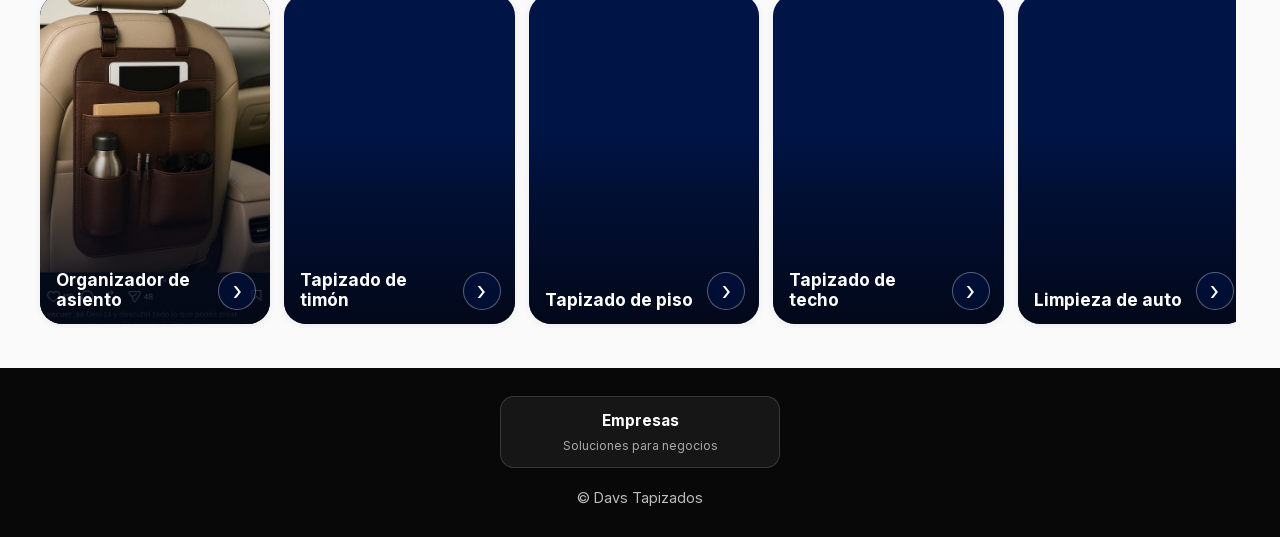
==== commit e5801607: "feat: agregar carrusel interactivo de trabajos extras" ====
--- a/clientes/index.html
+++ b/clientes/index.html
@@ -1206,6 +1206,29 @@
 
               <h2 id="other-services-title">Trabajos extras</h2>
             </div>
+
+            <div
+              class="clientes-extras__controls"
+              role="group"
+              aria-label="Mover trabajos extras"
+            >
+              <button
+                type="button"
+                aria-label="Ver trabajos anteriores"
+                data-extras-previous
+                disabled
+              >
+                <span aria-hidden="true">‹</span>
+              </button>
+
+              <button
+                type="button"
+                aria-label="Ver más trabajos"
+                data-extras-next
+              >
+                <span aria-hidden="true">›</span>
+              </button>
+            </div>
           </header>
 
           <div class="clientes-extras__viewport" data-extras-viewport>
--- a/styles/clientes/clientes.css
+++ b/styles/clientes/clientes.css
@@ -1423,6 +1423,57 @@
   gap: 20px;
 }
 
+.clientes-extras__controls {
+  display: flex;
+  flex: 0 0 auto;
+  gap: 8px;
+}
+
+.clientes-extras__controls button {
+  width: 40px;
+  height: 40px;
+  padding: 0;
+
+  display: grid;
+  place-items: center;
+
+  border: 1px solid rgba(0, 20, 70, 0.14);
+  border-radius: 50%;
+
+  background: #ffffff;
+  color: var(--color-brand-blue);
+
+  box-shadow: var(--shadow-sm);
+
+  font: inherit;
+  font-size: 1.65rem;
+  line-height: 1;
+
+  cursor: pointer;
+
+  transition:
+    color 180ms ease,
+    border-color 180ms ease,
+    transform 180ms ease;
+}
+
+.clientes-extras__controls button:hover {
+  border-color: var(--color-brand-red);
+  color: var(--color-brand-red);
+  transform: translateY(-1px);
+}
+
+.clientes-extras__controls button:focus-visible {
+  outline: 3px solid rgba(184, 1, 19, 0.22);
+  outline-offset: 2px;
+}
+
+.clientes-extras__controls button:disabled {
+  opacity: 0.32;
+  cursor: default;
+  transform: none;
+}
+
 .clientes-extras__eyebrow {
   margin: 0 0 5px;
 
@@ -1465,40 +1516,30 @@
   padding: 4px;
   margin: -4px;
 
-  overflow: hidden;
-
-  touch-action: pan-y;
+  overflow-x: auto;
+  overflow-y: hidden;
+
+  scroll-behavior: smooth;
+  scroll-snap-type: x proximity;
+  scroll-padding-inline: 4px;
+  overscroll-behavior-inline: contain;
+
+  touch-action: pan-x pan-y;
+  scrollbar-width: none;
+  -webkit-overflow-scrolling: touch;
+}
+
+.clientes-extras__viewport::-webkit-scrollbar {
+  display: none;
 }
 
 .clientes-extras__scroller {
-  --extras-loop-distance: 0px;
-  --extras-loop-duration: 48s;
-
   display: flex;
   align-items: stretch;
   gap: 14px;
 
   width: max-content;
-
-  will-change: transform;
-}
-
-.clientes-extras__scroller.is-ready:not(.is-reduced-motion) {
-  animation: clientes-extras-loop var(--extras-loop-duration) linear infinite;
-}
-
-.clientes-extras__scroller.is-paused {
-  animation-play-state: paused;
-}
-
-@keyframes clientes-extras-loop {
-  from {
-    transform: translate3d(0, 0, 0);
-  }
-
-  to {
-    transform: translate3d(calc(0px - var(--extras-loop-distance)), 0, 0);
-  }
+  padding-right: 4px;
 }
 
 .clientes-extras__item {
@@ -1507,7 +1548,7 @@
 
   width: clamp(190px, 18vw, 250px);
   flex: 0 0 clamp(190px, 18vw, 250px);
-
+  scroll-snap-align: start;
   border-radius: 22px;
 
   box-shadow: var(--shadow-sm);
@@ -2003,7 +2044,11 @@
 /* ---------------------------------------------------------
    Preferencia de movimiento reducido
    --------------------------------------------------------- */
-
+@media (hover: none) and (pointer: coarse) {
+  .clientes-extras__controls {
+    display: none;
+  }
+}
 @media (prefers-reduced-motion: reduce) {
   .clientes-page *,
   .clientes-page *::before,
@@ -2013,23 +2058,4 @@
     animation-duration: 0.01ms !important;
     animation-iteration-count: 1 !important;
   }
-
-  .clientes-extras__viewport {
-    overflow-x: auto;
-    touch-action: pan-x pan-y;
-    scrollbar-width: none;
-  }
-
-  .clientes-extras__viewport::-webkit-scrollbar {
-    display: none;
-  }
-
-  .clientes-extras__scroller {
-    animation: none !important;
-    transform: none !important;
-  }
-
-  .clientes-extras__item[data-extra-clone] {
-    display: none;
-  }
-}
+}
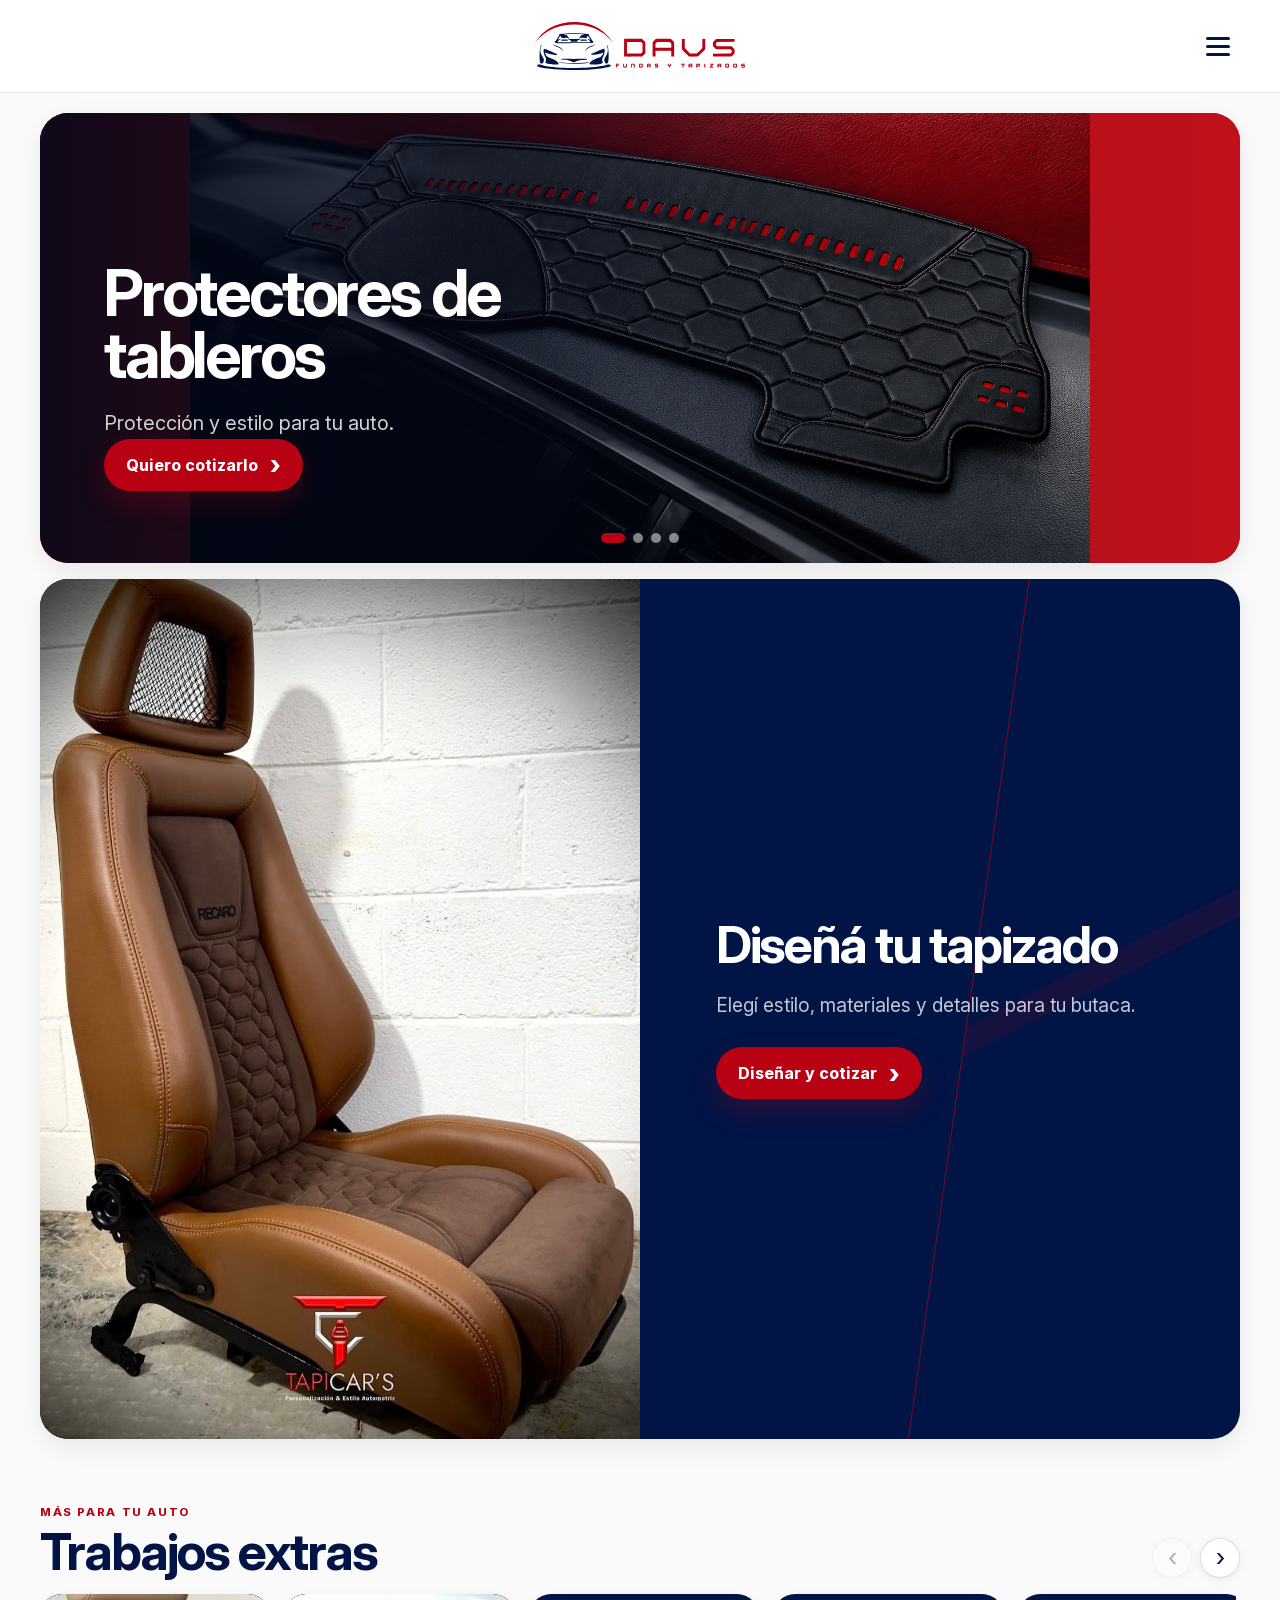
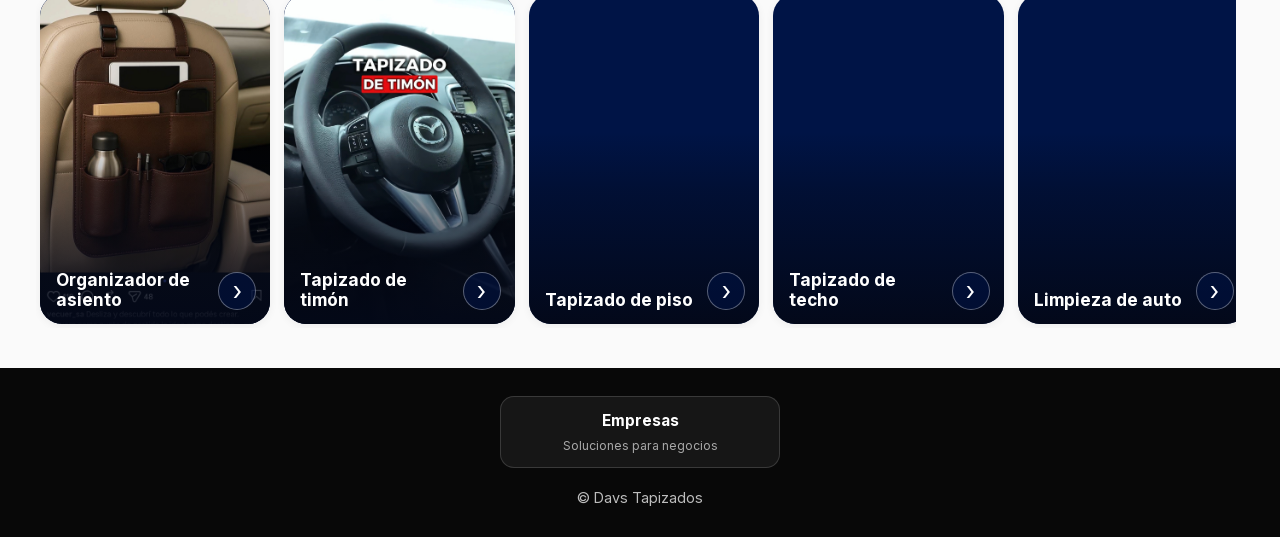
==== commit eba6c3a4: "feat: agregar favicon circular de Davs" ====
--- a/clientes/index.html
+++ b/clientes/index.html
@@ -14,7 +14,13 @@
       name="description"
       content="Diseñá una idea para el interior de tu auto, elegí materiales, colores y detalles, y solicitá tu presupuesto a Davs Tapizados."
     />
-
+    <!-- Favicon circular de Davs -->
+    <link
+      rel="icon"
+      type="image/png"
+      sizes="512x512"
+      href="../assets/icons/favicon-davs-circular.png?v=2"
+    />
     <!-- Estilos compartidos de Davs -->
     <link rel="stylesheet" href="../styles/tokens.css" />
     <link rel="stylesheet" href="../styles/base.css" />
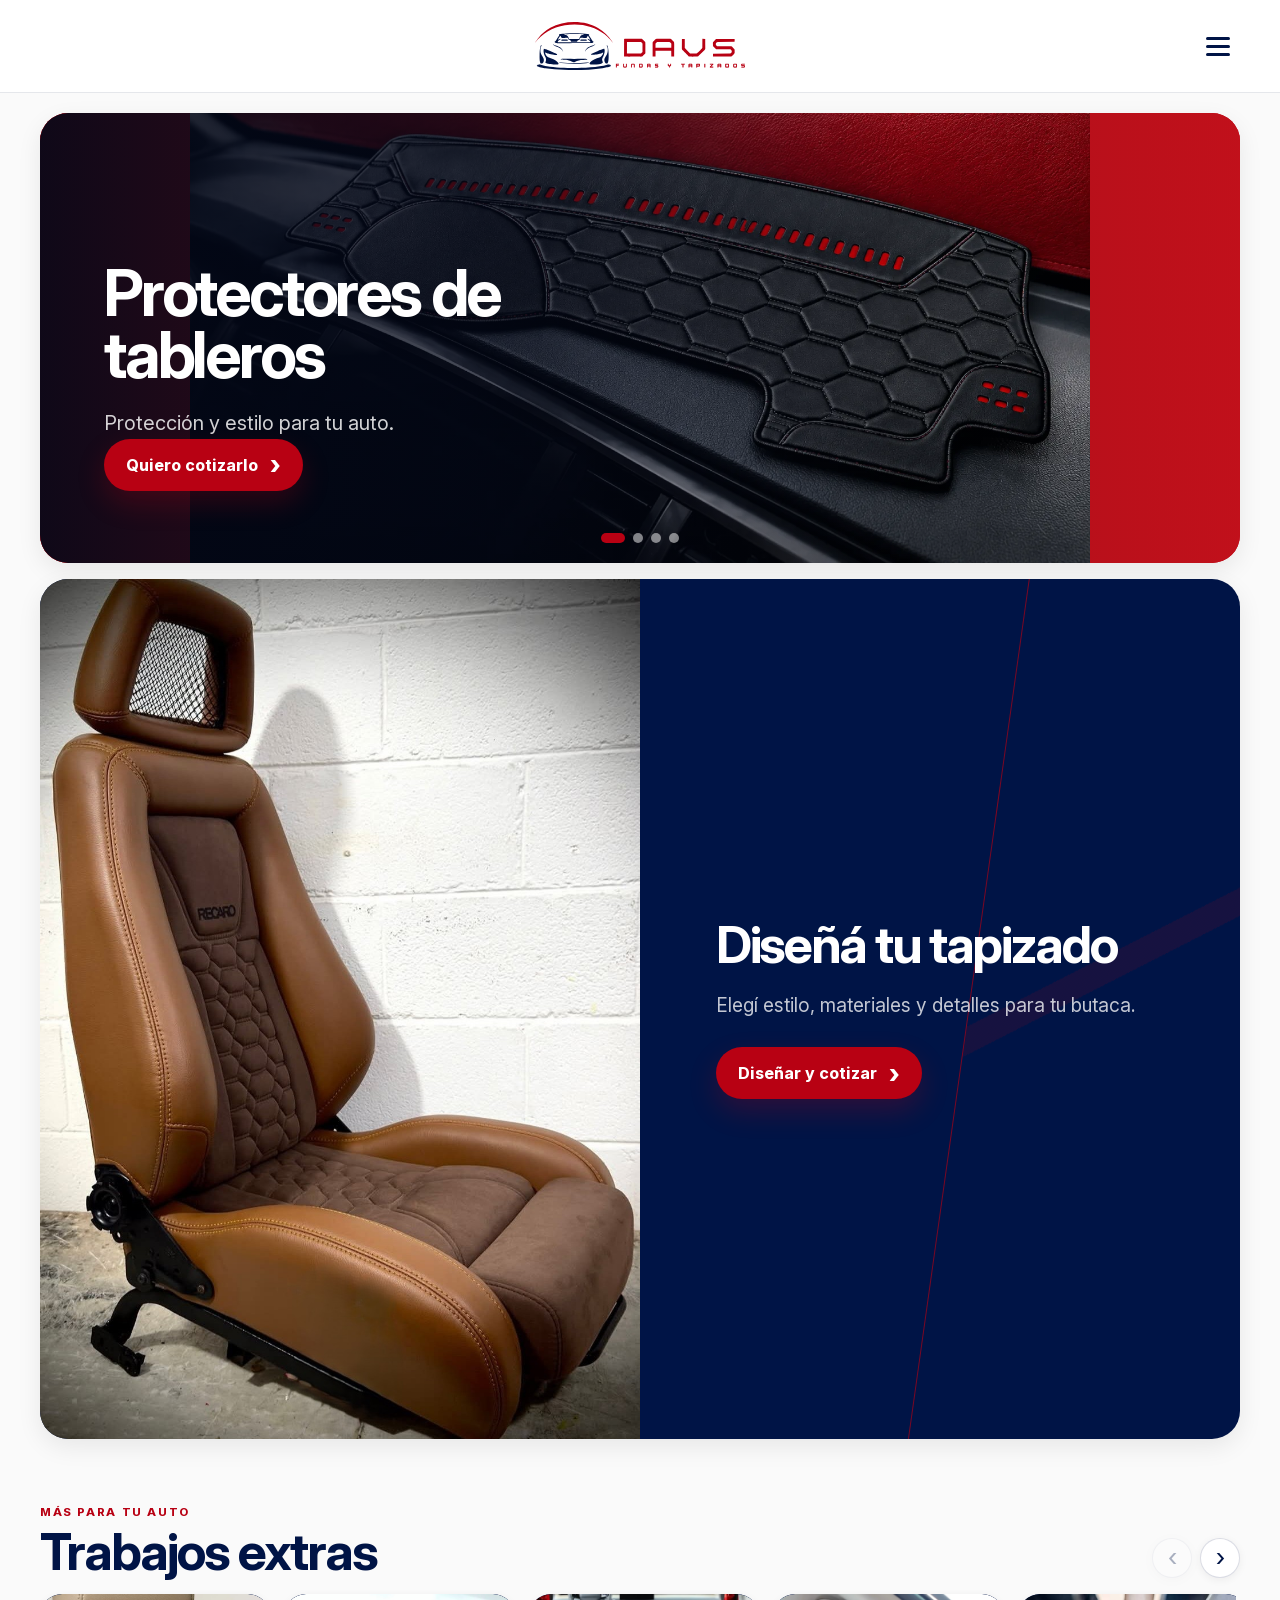
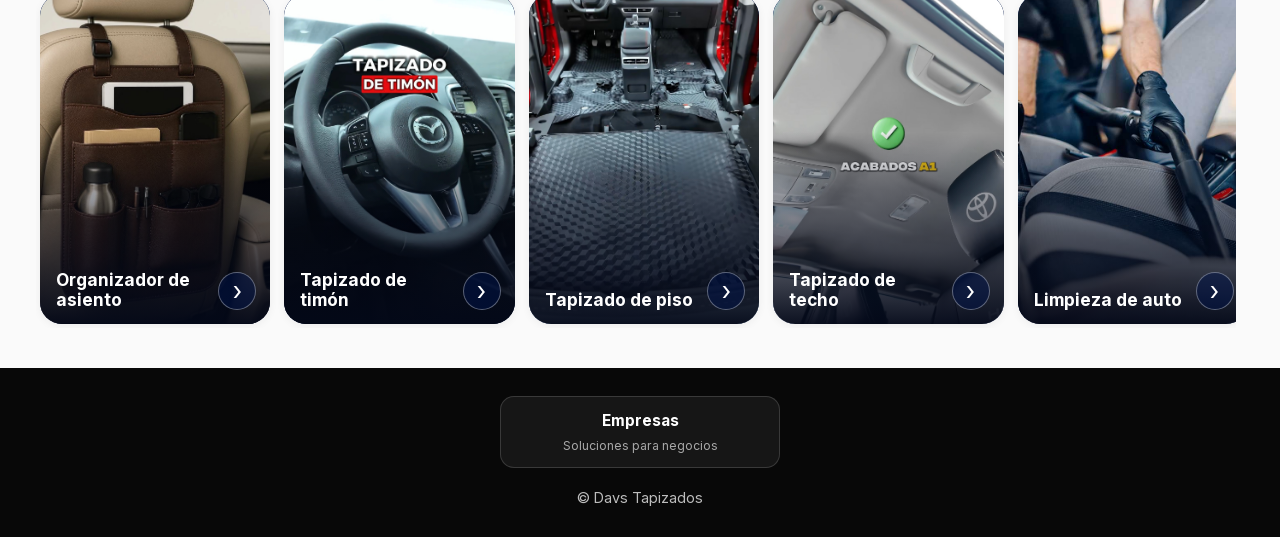
==== commit cf6e2653: "chore: optimizar activos y preparar despliegue" ====
--- a/clientes/index.html
+++ b/clientes/index.html
@@ -14,6 +14,47 @@
       name="description"
       content="Diseñá una idea para el interior de tu auto, elegí materiales, colores y detalles, y solicitá tu presupuesto a Davs Tapizados."
     />
+    <meta name="robots" content="index, follow" />
+    <link rel="canonical" href="https://davstapizados.com/clientes/" />
+
+    <meta name="author" content="Davs Tapizados" />
+    <meta name="theme-color" content="#b80113" />
+
+    <!-- Open Graph: Facebook, WhatsApp y LinkedIn -->
+    <meta property="og:type" content="website" />
+    <meta property="og:url" content="https://davstapizados.com/clientes/" />
+    <meta property="og:title" content="Diseñá tus fundas | Davs Tapizados" />
+    <meta
+      property="og:description"
+      content="Diseñá una idea para el interior de tu auto, elegí materiales, colores y detalles, y solicitá tu presupuesto a Davs Tapizados."
+    />
+    <meta
+      property="og:image"
+      content="https://davstapizados.com/assets/clientes/protectores/tapete-portada-social.jpg"
+    />
+    <meta
+      property="og:image:alt"
+      content="Protectores de tablero personalizados de Davs Tapizados"
+    />
+    <meta property="og:site_name" content="Davs Tapizados" />
+    <meta property="og:locale" content="es_AR" />
+
+    <!-- Twitter / X -->
+    <meta name="twitter:card" content="summary_large_image" />
+    <meta name="twitter:title" content="Diseñá tus fundas | Davs Tapizados" />
+    <meta
+      name="twitter:description"
+      content="Diseñá una idea para el interior de tu auto y solicitá tu presupuesto a Davs Tapizados."
+    />
+    <meta
+      name="twitter:image"
+      content="https://davstapizados.com/assets/clientes/protectores/tapete-portada-social.jpg"
+    />
+
+    <!-- Aplicación y manifest -->
+    <meta name="apple-mobile-web-app-title" content="Davs Tapizados" />
+    <meta name="application-name" content="Davs Tapizados" />
+    <link rel="manifest" href="../assets/icons/site.webmanifest" />
     <!-- Favicon circular de Davs -->
     <link
       rel="icon"
@@ -121,7 +162,7 @@
                 data-dashboard-slide
               >
                 <img
-                  src="../assets/clientes/protectores/tapete-portada.png"
+                  src="../assets/clientes/protectores/tapete-portada.webp"
                   alt="Protector negro personalizado para tablero con detalles rojos"
                 />
               </figure>
@@ -135,7 +176,7 @@
                 data-dashboard-slide
               >
                 <img
-                  src="../assets/clientes/protectores/protector-gol.jpg"
+                  src="../assets/clientes/protectores/protector-gol.webp"
                   alt="Protector personalizado para tablero de Volkswagen Gol"
                 />
               </figure>
@@ -163,7 +204,7 @@
                 data-dashboard-slide
               >
                 <img
-                  src="../assets/clientes/protectores/protector-montero.jpg"
+                  src="../assets/clientes/protectores/protector-montero.webp"
                   alt="Protector personalizado para tablero de Mitsubishi Montero"
                 />
               </figure>
@@ -364,7 +405,7 @@
                 <!-- BASE -->
                 <div class="seat-layer seat-layer--base" data-seat-layer="base">
                   <img
-                    src="../assets/configurator/base/butaca-base.png"
+                    src="../assets/configurator/base/butaca-base.webp"
                     alt=""
                     class="seat-layer__image"
                   />
@@ -1507,7 +1548,7 @@
           <div class="protector-modal__media">
             <!-- Más adelante reemplazaremos esta imagen por el video -->
             <img
-              src="../assets/clientes/protectores/tapete-portada.png"
+              src="../assets/clientes/protectores/tapete-portada.webp"
               alt="Protector personalizado para el tablero de un vehículo"
               data-protector-modal-poster
             />
--- a/styles/clientes/clientes.css
+++ b/styles/clientes/clientes.css
@@ -1817,6 +1817,9 @@
     min-height: 220px;
     aspect-ratio: 1.52 / 1;
 
+    touch-action: pan-y;
+    user-select: none;
+
     border-radius: 22px;
   }
 
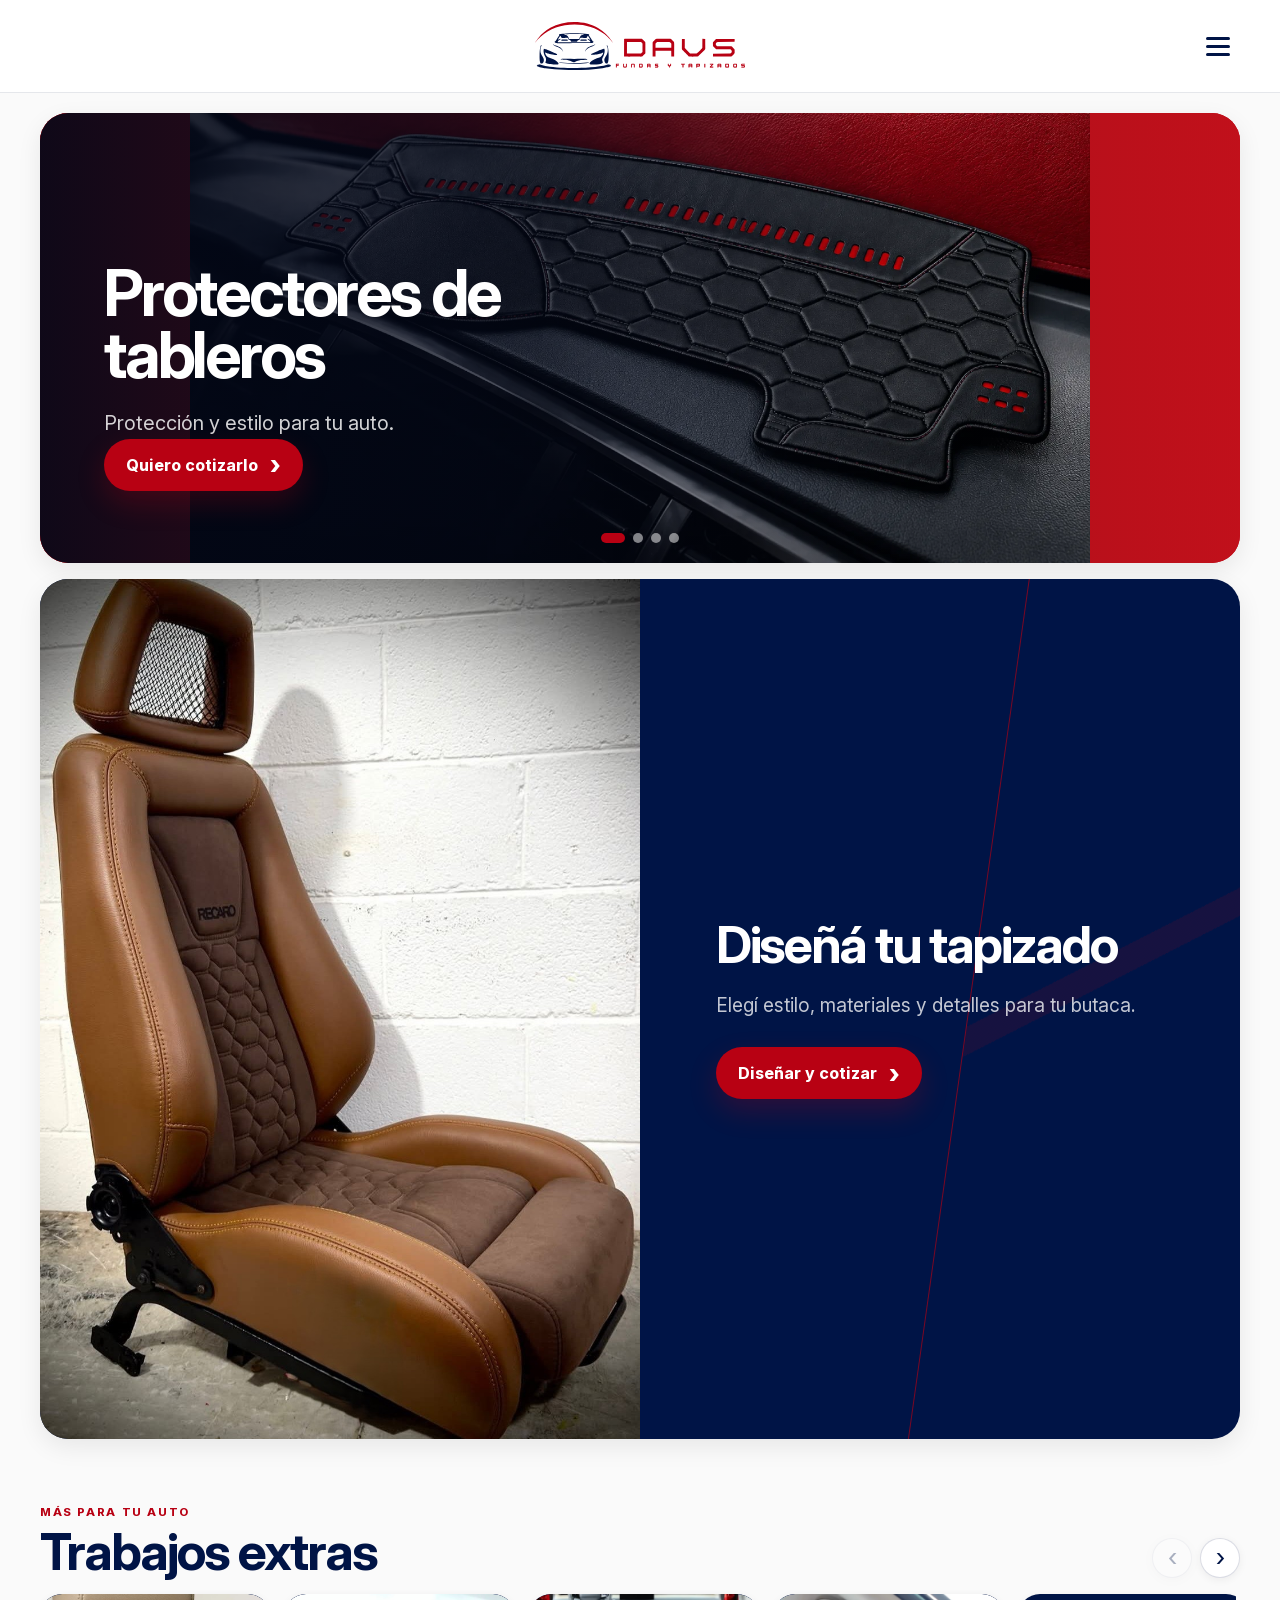
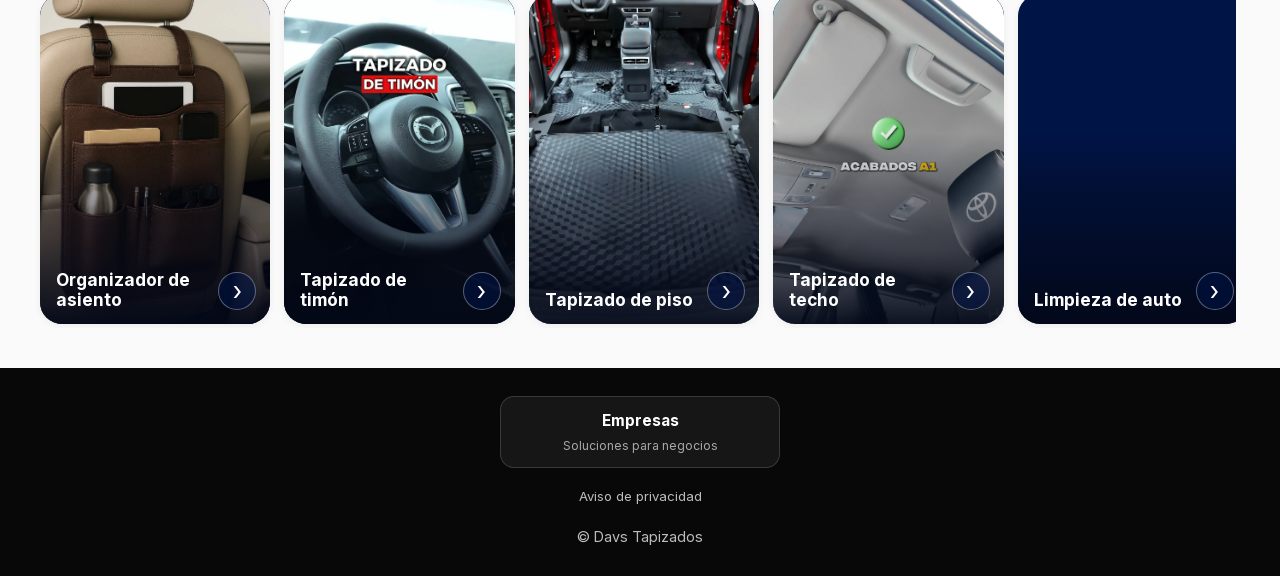
==== commit 83823298: "feat: agregar aviso de privacidad y enlaces" ====
--- a/clientes/index.html
+++ b/clientes/index.html
@@ -1126,6 +1126,14 @@
                 terminaciones y compatibilidad final se confirman antes de
                 fabricar.
               </p>
+
+              <p class="summary-privacy">
+                Al enviar tu idea, compartirás con Davs Tapizados por WhatsApp
+                los datos de tu vehículo y las fotos que decidas adjuntar. Los
+                usaremos únicamente para responder tu consulta y preparar el
+                presupuesto.
+                <a href="../privacidad/">Ver aviso de privacidad.</a>
+              </p>
             </section>
 
             <!-- NAVEGACIÓN DEL CONFIGURADOR -->
@@ -1724,6 +1732,10 @@
         <span>Soluciones para negocios</span>
       </a>
 
+      <a class="clientes-footer__privacy" href="../privacidad/">
+        Aviso de privacidad
+      </a>
+
       <p>© Davs Tapizados</p>
     </footer>
   </body>
--- a/styles/clientes/clientes.css
+++ b/styles/clientes/clientes.css
@@ -1741,7 +1741,24 @@
   color: #a8a8a8;
   font-size: 0.76rem;
 }
-
+.clientes-footer__privacy {
+  color: #bdbdbd;
+
+  font-size: 0.82rem;
+  text-decoration-thickness: 1px;
+  text-underline-offset: 3px;
+
+  transition: color 180ms ease;
+}
+
+.clientes-footer__privacy:hover {
+  color: #ffffff;
+}
+
+.clientes-footer__privacy:focus-visible {
+  outline: 2px solid var(--clientes-red);
+  outline-offset: 4px;
+}
 /* ---------------------------------------------------------
    Elementos ocultos
    --------------------------------------------------------- */
--- a/styles/clientes/configurator.css
+++ b/styles/clientes/configurator.css
@@ -1015,6 +1015,22 @@
   line-height: 1.35;
 }
 
+.summary-privacy {
+  margin: 6px 0 0 !important;
+
+  color: #727272;
+
+  font-size: 0.72rem;
+  line-height: 1.4;
+}
+
+.summary-privacy a {
+  color: var(--clientes-red);
+
+  font-weight: 700;
+  text-underline-offset: 2px;
+}
+
 .summary-whatsapp {
   width: 100%;
 
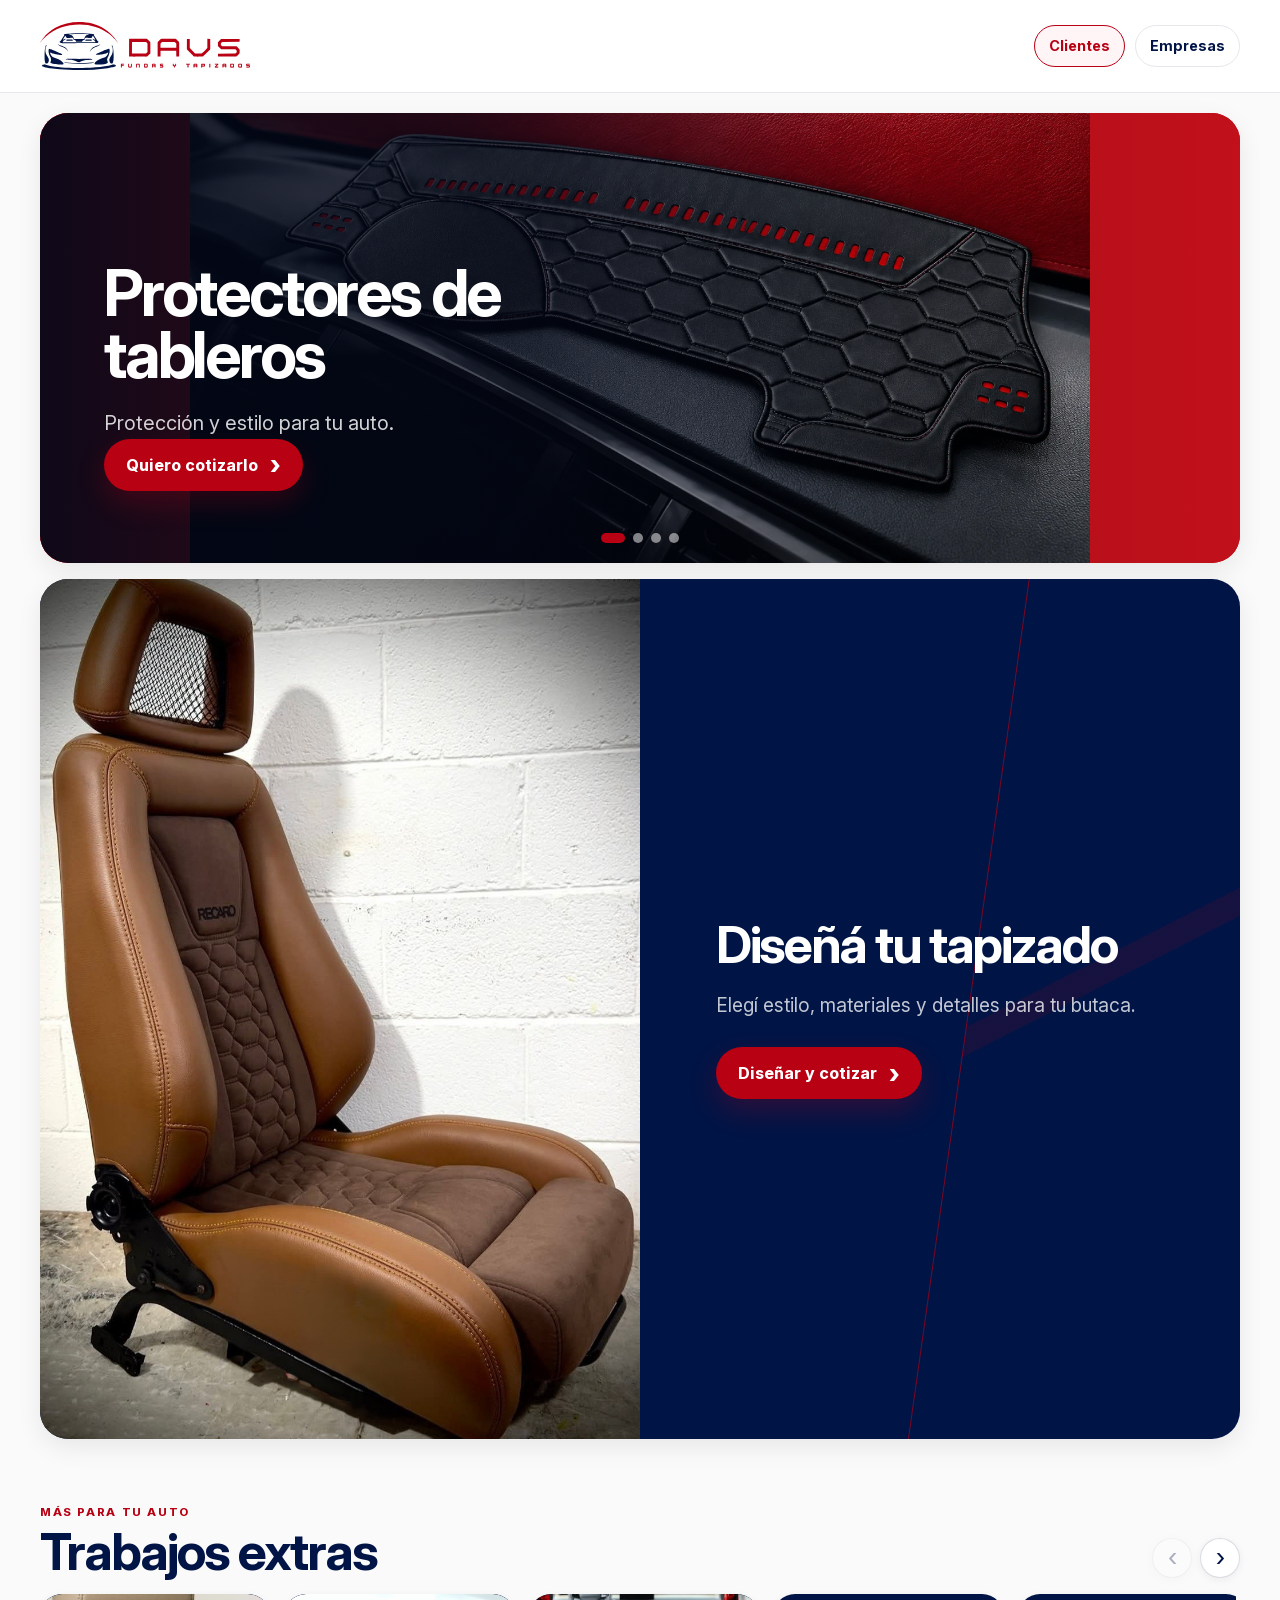
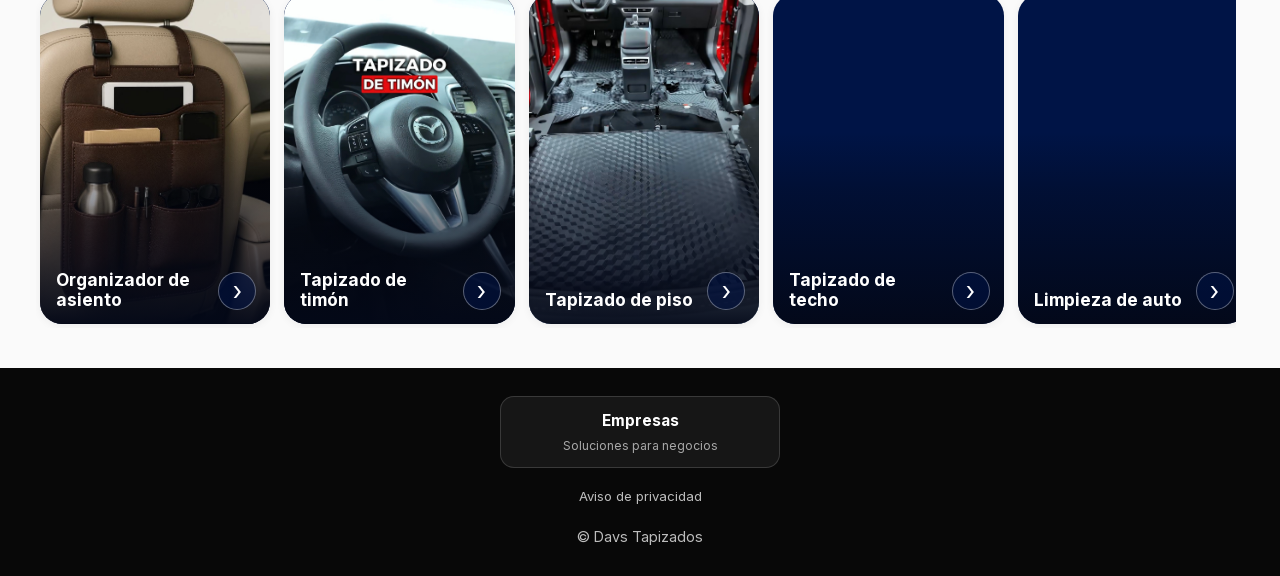
==== commit eaa81302: "feat: reemplazar menus por accesos a clientes y empresas" ====
--- a/clientes/index.html
+++ b/clientes/index.html
@@ -88,11 +88,6 @@
     =================================================== -->
     <header class="clientes-header">
       <div class="clientes-showroom__header">
-        <span
-          class="clientes-showroom__header-balance"
-          aria-hidden="true"
-        ></span>
-
         <a
           class="clientes-showroom__logo"
           href="../"
@@ -104,33 +99,19 @@
           />
         </a>
 
-        <button
-          class="clientes-showroom__menu-button"
-          type="button"
-          aria-label="Abrir menú"
-          aria-expanded="false"
-          aria-controls="clientes-menu"
-          data-showroom-menu-button
+        <nav
+          class="clientes-showroom__audience"
+          aria-label="Elegir tipo de cliente"
         >
-          <span></span>
-          <span></span>
-          <span></span>
-        </button>
-
-        <nav
-          class="clientes-showroom__menu"
-          id="clientes-menu"
-          aria-label="Navegación de clientes"
-          data-showroom-menu
-          hidden
-        >
-          <a class="clientes-showroom__menu-business" href="../">
-            <strong>Empresas</strong>
-            <span>Soluciones para negocios</span>
+          <a
+            class="clientes-showroom__audience-link"
+            href="./"
+            aria-current="page"
+          >
+            Clientes
           </a>
-          <a href="#protectores-tablero">Protectores de tableros</a>
-          <a href="#disena-tu-tapizado">Diseñá tu tapizado</a>
-          <a href="#otros-trabajos">Trabajos extras</a>
+
+          <a class="clientes-showroom__audience-link" href="../"> Empresas </a>
         </nav>
       </div>
     </header>
--- a/styles/layout.css
+++ b/styles/layout.css
@@ -36,89 +36,58 @@
   height: auto;
 }
 
-.site-header__actions {
+.site-header__audiences {
   display: flex;
   align-items: center;
-  gap: 0.75rem;
+  gap: 10px;
+  margin-left: auto;
 }
 
-.site-header__whatsapp {
+.site-header__audience {
+  min-height: 42px;
+  padding: 9px 14px;
+
   display: inline-flex;
-  min-height: 46px;
   align-items: center;
   justify-content: center;
-  padding: 0.75rem 1.15rem;
 
-  border: 1px solid var(--color-brand-red);
-  border-radius: 12px;
+  border: 1px solid var(--color-border);
+  border-radius: 999px;
 
-  background: var(--color-brand-red);
-  color: white;
+  background: rgb(255 255 255 / 0.88);
+  color: var(--color-brand-blue);
 
-  font-weight: 700;
+  font-size: 0.9rem;
+  font-weight: 750;
   line-height: 1;
   text-decoration: none;
+  white-space: nowrap;
 
-  box-shadow: 0 8px 22px rgb(184 1 19 / 0.16);
-
-  transition:
-    background-color var(--transition),
-    box-shadow var(--transition),
-    transform var(--transition);
-}
-
-.site-header__whatsapp:hover {
-  background: color-mix(in srgb, var(--color-brand-red) 88%, black);
-
-  box-shadow: 0 10px 26px rgb(184 1 19 / 0.22);
-  transform: translateY(-1px);
-}
-
-.site-header__whatsapp:focus-visible {
-  outline: 3px solid color-mix(in srgb, var(--color-brand-red) 30%, transparent);
-
-  outline-offset: 4px;
-}
-
-.site-header__menu {
-  display: inline-flex;
-  width: 44px;
-  height: 44px;
-  flex-direction: column;
-  align-items: center;
-  justify-content: center;
-  gap: 5px;
-
-  padding: 0;
-  border: 0;
-  border-radius: 12px;
-
-  background: rgb(255 255 255 / 0.14);
-  color: var(--color-brand-blue);
-
-  cursor: pointer;
   backdrop-filter: blur(8px);
 
   transition:
+    border-color var(--transition),
     background-color var(--transition),
-    transform var(--transition);
+    color var(--transition);
 }
 
-.site-header__menu:hover {
-  background: rgb(255 255 255 / 0.3);
+.site-header__audience:hover {
+  border-color: var(--color-brand-red);
+
+  background: #fff5f6;
+  color: var(--color-brand-red);
 }
 
-.site-header__menu:focus-visible {
-  outline: 3px solid rgb(0 20 70 / 0.18);
-  outline-offset: 3px;
+.site-header__audience[aria-current="page"] {
+  border-color: var(--color-brand-red);
+
+  background: #fff5f6;
+  color: var(--color-brand-red);
 }
 
-.site-header__menu span {
-  display: block;
-  width: 24px;
-  height: 2.5px;
-  border-radius: 999px;
-  background: currentColor;
+.site-header__audience:focus-visible {
+  outline: 3px solid color-mix(in srgb, var(--color-brand-red) 30%, transparent);
+  outline-offset: 3px;
 }
 
 /* ========================================
@@ -156,151 +125,24 @@
   height: auto;
 }
 
-.site-header__actions {
-  margin-left: auto;
-}
-
-.site-header__whatsapp {
-  display: none;
-}
-
-/* ========================================
-   MENÚ DESPLEGABLE B2B
-======================================== */
-
-.site-menu {
-  position: absolute;
-  top: 100%;
-  right: 0;
-  left: 0;
-  z-index: 110;
-
-  padding: 0 1rem;
-}
-
-.site-menu[hidden] {
-  display: none;
-}
-
-.site-menu__panel {
-  width: min(360px, 100%);
-  margin-left: auto;
-  padding: 10px;
-
-  display: grid;
-  gap: 4px;
-
-  border: 1px solid rgb(0 20 70 / 0.1);
-  border-radius: 18px;
-
-  background: rgb(255 255 255 / 0.98);
-  box-shadow:
-    0 22px 55px rgb(0 20 70 / 0.18),
-    0 5px 16px rgb(0 0 0 / 0.08);
-
-  backdrop-filter: blur(16px);
-}
-
-.site-menu__panel > a {
-  padding: 12px 14px;
-  border-radius: 12px;
-
-  color: var(--color-text);
-  font-weight: 650;
-  text-decoration: none;
-
-  transition:
-    background-color var(--transition),
-    color var(--transition);
-}
-
-.site-menu__panel > a:hover {
-  background: var(--color-bg);
-  color: var(--color-brand-red);
-}
-
-.site-menu__client {
-  margin-top: 6px;
-
-  display: grid;
-  gap: 4px;
-
-  background: var(--color-brand-blue);
-  color: #ffffff !important;
-}
-
-.site-menu__client:hover {
-  background: color-mix(in srgb, var(--color-brand-blue) 90%, black) !important;
-
-  color: #ffffff !important;
-}
-
-.site-menu__client strong {
-  font-size: 0.98rem;
-}
-
-.site-menu__client span {
-  color: rgb(255 255 255 / 0.72);
-  font-size: 0.78rem;
-  font-weight: 500;
-}
-
-/* Transformación del botón en una X */
-
-.site-header.is-menu-open .site-header__menu span:nth-child(1) {
-  transform: translateY(7.5px) rotate(45deg);
-}
-
-.site-header.is-menu-open .site-header__menu span:nth-child(2) {
-  opacity: 0;
-}
-
-.site-header.is-menu-open .site-header__menu span:nth-child(3) {
-  transform: translateY(-7.5px) rotate(-45deg);
-}
-
-.site-header__menu span {
-  transition:
-    transform 180ms ease,
-    opacity 180ms ease;
-}
-
 @media (max-width: 640px) {
-  .site-menu {
-    top: calc(100% - 0.25rem);
-    right: 12px;
-    left: auto;
-
-    width: min(240px, calc(100vw - 24px));
-    padding: 0;
+  .site-header__content {
+    gap: 8px;
   }
 
-  .site-menu__panel {
-    width: 100%;
-    margin: 0;
-    padding: 5px;
-    gap: 2px;
-
-    border-radius: 12px;
+  .brand__logo {
+    width: min(145px, 38vw);
+    max-width: none;
   }
 
-  .site-menu__panel > a {
-    padding: 8px 10px;
-    border-radius: 8px;
-
-    font-size: 0.85rem;
+  .site-header__audiences {
+    gap: 5px;
   }
 
-  .site-menu__client {
-    margin-top: 3px;
-    gap: 2px;
-  }
+  .site-header__audience {
+    min-height: 40px;
+    padding: 7px 8px;
 
-  .site-menu__client strong {
-    font-size: 0.85rem;
-  }
-
-  .site-menu__client span {
     font-size: 0.7rem;
   }
 }
@@ -311,51 +153,4 @@
     width: 180px;
     max-width: 180px;
   }
-
-  .site-menu {
-    top: calc(100% - 0.25rem);
-    right: max(1rem, calc((100vw - var(--container-width)) / 2));
-    left: auto;
-
-    width: min(245px, calc(100vw - 2rem));
-    padding: 0;
-  }
-
-  .site-menu::before {
-    content: "";
-    position: absolute;
-    top: -0.75rem;
-    right: 0;
-
-    width: 4rem;
-    height: 0.75rem;
-  }
-
-  .site-menu__panel {
-    width: 100%;
-    margin: 0;
-    padding: 5px;
-    gap: 2px;
-
-    border-radius: 12px;
-  }
-
-  .site-menu__panel > a {
-    padding: 8px 10px;
-    border-radius: 8px;
-    font-size: 0.85rem;
-  }
-
-  .site-menu__client {
-    margin-top: 3px;
-    gap: 2px;
-  }
-
-  .site-menu__client strong {
-    font-size: 0.85rem;
-  }
-
-  .site-menu__client span {
-    font-size: 0.7rem;
-  }
 }
--- a/styles/clientes/clientes.css
+++ b/styles/clientes/clientes.css
@@ -59,25 +59,18 @@
 }
 
 .clientes-showroom__header {
-  position: relative;
-
   width: min(100% - 32px, var(--container-width));
   min-height: 92px;
   margin-inline: auto;
 
-  display: grid;
-  grid-template-columns: 44px minmax(0, 1fr) 44px;
+  display: flex;
   align-items: center;
-  gap: 16px;
-}
-
-.clientes-showroom__header-balance {
-  width: 44px;
-  height: 44px;
+  justify-content: space-between;
+  gap: 24px;
 }
 
 .clientes-showroom__logo {
-  justify-self: center;
+  min-width: 0;
 
   display: inline-flex;
   align-items: center;
@@ -87,112 +80,62 @@
 .clientes-showroom__logo img {
   display: block;
 
-  width: min(210px, 48vw);
+  width: min(210px, 40vw);
   max-height: 68px;
 
   object-fit: contain;
 }
 
-.clientes-showroom__menu-button {
-  justify-self: end;
-
-  width: 44px;
-  height: 44px;
-  padding: 10px;
+.clientes-showroom__audience {
+  flex: 0 0 auto;
 
   display: flex;
-  flex-direction: column;
-  align-items: stretch;
+  align-items: center;
+  gap: 10px;
+}
+
+.clientes-showroom__audience-link {
+  min-height: 42px;
+  padding: 9px 14px;
+
+  display: inline-flex;
+  align-items: center;
   justify-content: center;
-  gap: 5px;
-
-  border: 0;
-  border-radius: 50%;
-
-  background: transparent;
+
+  border: 1px solid var(--color-border);
+  border-radius: 999px;
+
+  background: #ffffff;
   color: var(--color-brand-blue);
 
-  cursor: pointer;
-}
-
-.clientes-showroom__menu-button:hover {
-  background: var(--color-bg);
-}
-
-.clientes-showroom__menu-button span {
-  display: block;
-
-  width: 100%;
-  height: 3px;
-
-  border-radius: 999px;
-
-  background: currentColor;
-}
-
-.clientes-showroom__menu {
-  position: absolute;
-  top: calc(100% - 6px);
-  right: 0;
-  z-index: 50;
-
-  width: min(320px, calc(100vw - 32px));
-  padding: 10px;
-
-  display: grid;
-  gap: 4px;
-
-  border: 1px solid var(--color-border);
-  border-radius: var(--radius-lg);
-
-  background: var(--color-surface);
-  box-shadow: var(--shadow-md);
-}
-
-.clientes-showroom__menu a {
-  padding: 12px 14px;
-
-  border-radius: var(--radius-md);
-
-  color: var(--color-text);
-  font-weight: 650;
+  font-size: 0.9rem;
+  font-weight: 700;
+  line-height: 1;
   text-decoration: none;
-}
-
-.clientes-showroom__menu a:hover {
-  background: var(--color-bg);
+  white-space: nowrap;
+
+  transition:
+    border-color var(--transition),
+    background-color var(--transition),
+    color var(--transition);
+}
+
+.clientes-showroom__audience-link:hover {
+  border-color: var(--color-brand-red);
+
+  background: #fff5f6;
   color: var(--color-brand-red);
 }
 
-.clientes-showroom__menu-business {
-  margin-top: 6px;
-
-  display: grid;
-  gap: 3px;
-
-  background: var(--color-brand-blue);
-  color: #ffffff !important;
-}
-
-.clientes-showroom__menu-business:hover {
-  background: color-mix(in srgb, var(--color-brand-blue) 90%, black) !important;
-
-  color: #ffffff !important;
-}
-
-.clientes-showroom__menu-business strong {
-  font-size: 0.95rem;
-}
-
-.clientes-showroom__menu-business span {
-  color: rgb(255 255 255 / 0.7);
-  font-size: 0.75rem;
-  font-weight: 500;
+.clientes-showroom__audience-link[aria-current="page"] {
+  border-color: var(--color-brand-red);
+
+  background: #fff5f6;
+  color: var(--color-brand-red);
 }
 
 .clientes-page .clientes-showroom__logo:focus-visible,
-.clientes-page .clientes-showroom__menu-button:focus-visible,
-.clientes-page .clientes-showroom__menu a:focus-visible {
+.clientes-page .clientes-showroom__audience-link:focus-visible {
   outline: 3px solid var(--color-brand-red);
   outline-offset: 3px;
 }
@@ -1792,32 +1735,23 @@
   .clientes-showroom__header {
     width: min(100% - 24px, var(--container-width));
     min-height: 64px;
-
-    grid-template-columns: 40px minmax(0, 1fr) 40px;
-    gap: 10px;
-  }
-
-  .clientes-showroom__header-balance {
-    width: 40px;
-    height: 40px;
+    gap: 8px;
   }
 
   .clientes-showroom__logo img {
-    width: min(155px, 46vw);
+    width: min(150px, 34vw);
     max-height: 46px;
   }
 
-  .clientes-showroom__menu-button {
-    width: 40px;
-    height: 40px;
-    padding: 9px;
-  }
-
-  .clientes-showroom__menu {
-    top: calc(100% - 2px);
-    right: 0;
-
-    width: min(300px, calc(100vw - 24px));
+  .clientes-showroom__audience {
+    gap: 5px;
+  }
+
+  .clientes-showroom__audience-link {
+    min-height: 40px;
+    padding: 7px 8px;
+
+    font-size: 0.7rem;
   }
 
   /* Showroom */
